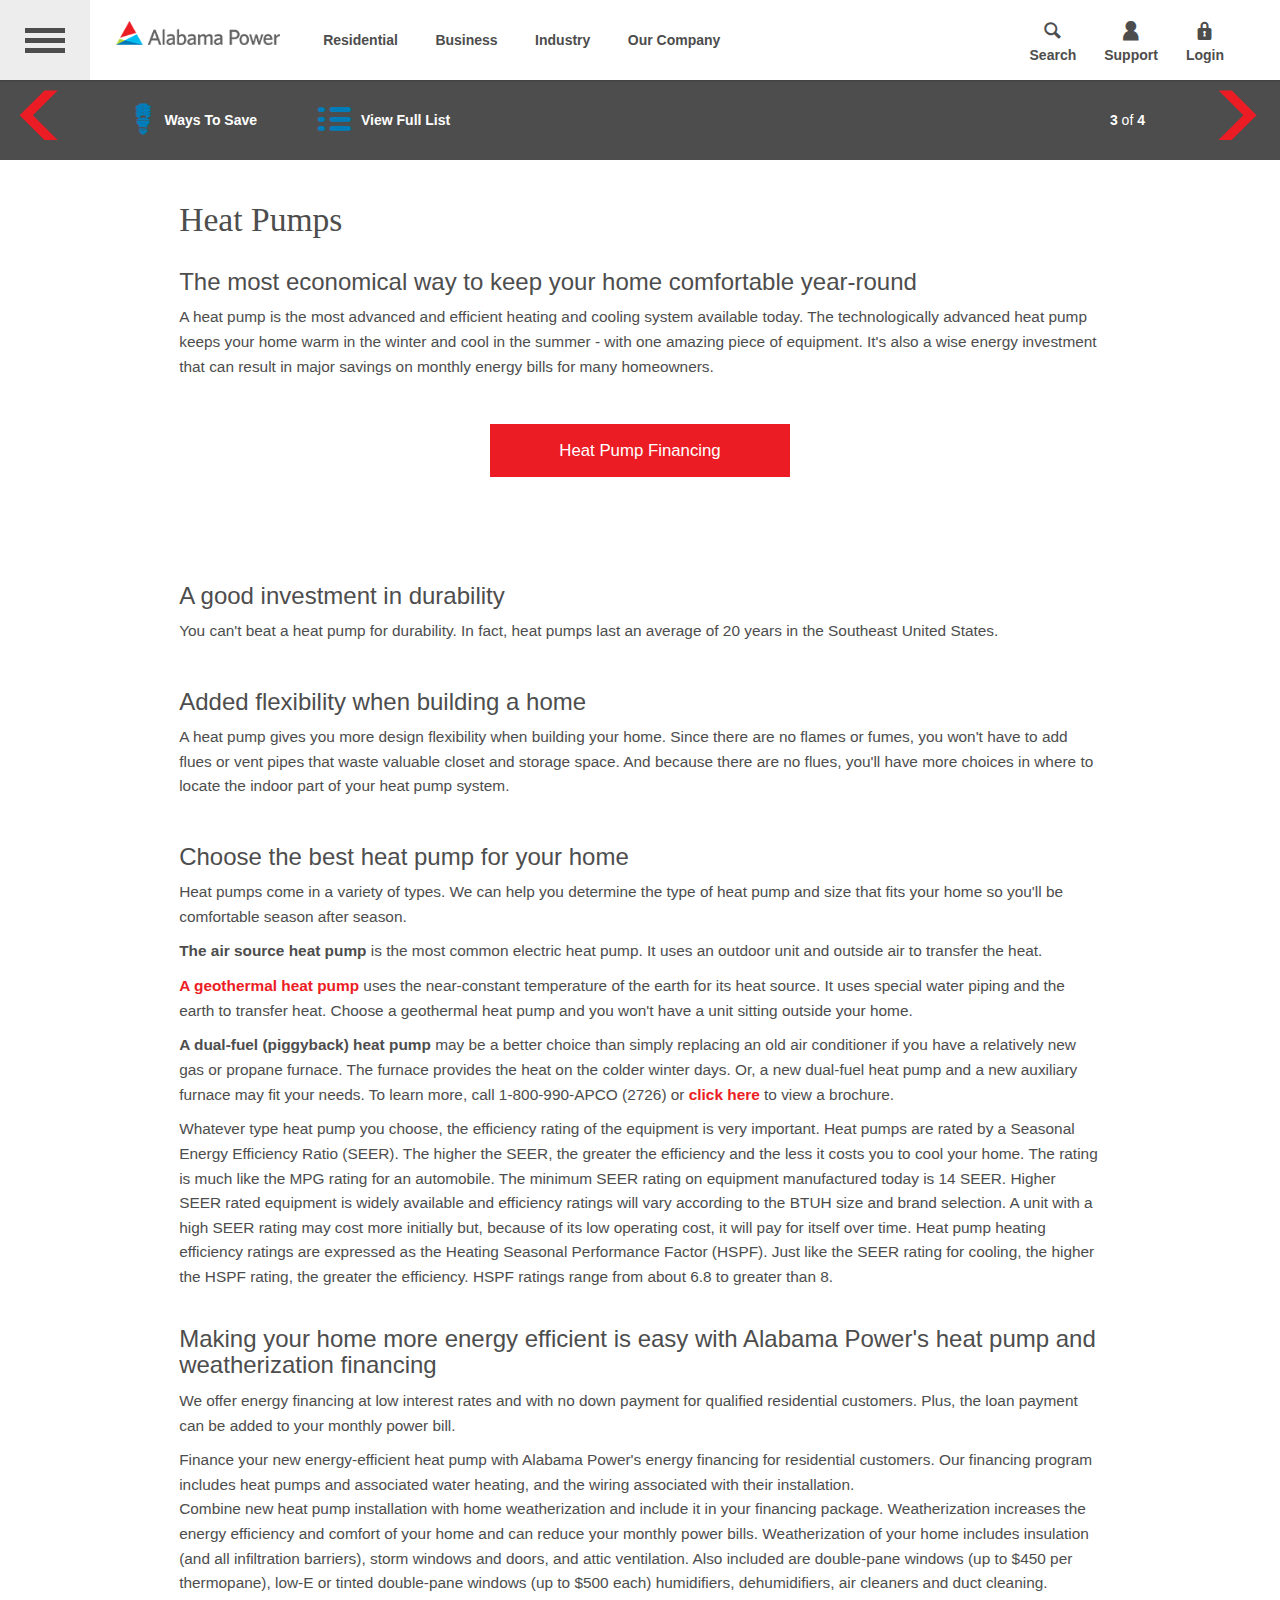
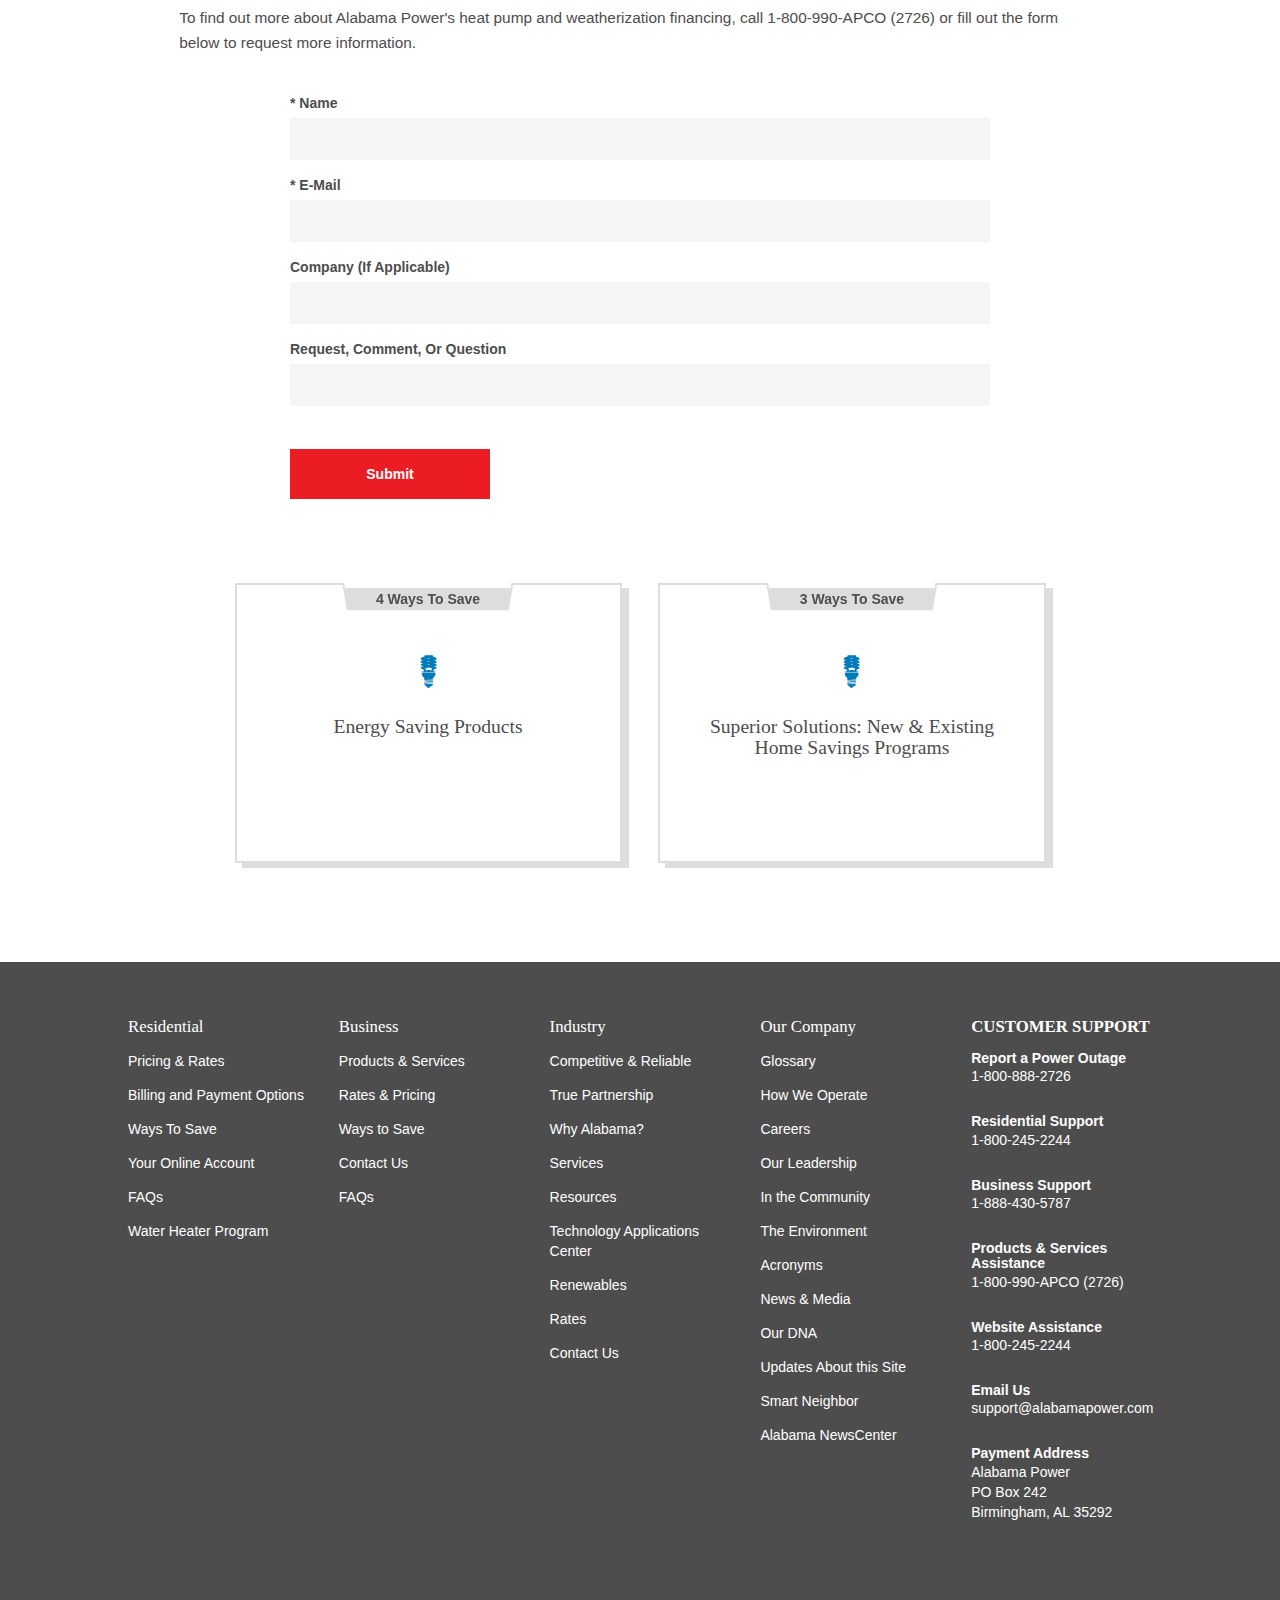
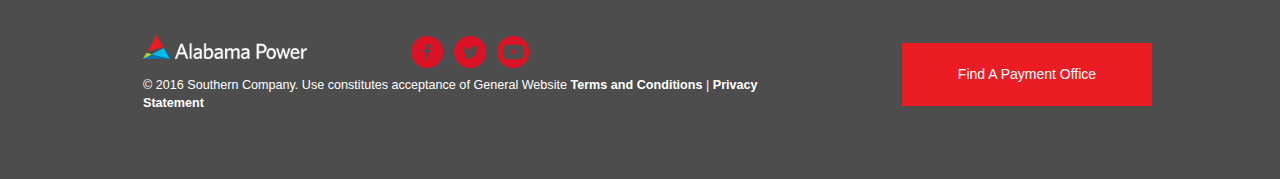
==== www.alabamapower.com/residential/ways-to-save/energy-saving-products/economical-heat-pumps.html @ fc2df1a8 "Update economical-heat-pumps.html" ====
<!DOCTYPE HTML>
<html lang="en">









<!-- Mirrored from www.alabamapower.com/residential/ways-to-save/energy-saving-products/economical-heat-pumps.html by HTTrack Website Copier/3.x [XR&CO'2014], Mon, 03 Jul 2017 15:46:57 GMT -->
<!-- Added by HTTrack --><meta http-equiv="content-type" content="text/html;charset=UTF-8" /><!-- /Added by HTTrack -->
<head>
    <meta charset="UTF-8">
    <meta http-equiv="X-UA-Compatible" content="IE=edge">
    <meta name="viewport" content="width=device-width, initial-scale=1" />

        <link rel="icon" href="../../../etc/designs/alabama/clientlibs/alabama-general-clientlibs/img/favicon.png" type="image/x-icon">
        <link rel="shortcut icon" href="../../../etc/designs/alabama/clientlibs/alabama-general-clientlibs/img/favicon.png" type="image/x-icon">


    <script src="../../../../use.typekit.net/snp1xqv.js"></script>
    <script>try{Typekit.load({ async: true });}catch(e){}</script>




<!-- APPIAN HEAD -->
<script src="https://alpwr.appiancloud.com/suite/tempo/ui/sail-client/embeddedBootstrap.nocache.js" id="appianEmbedded" data-themeidentifier="alpwr"></script>


	<script src="../../../../assets.adobedtm.com/b529c88e7e7aec8dcab31cf2026351aad2e6ab08/satelliteLib-963d39b3972140ae2d26592f0826c21fb7bbf9d9.js"></script>

<meta name="blitz" content="mu-38cac5b8-d91ba928-da4a2b06-b40a9df5">
<meta name="google-site-verification" content="5-R07JPV5tBxsGaWGPtr7CyaUVoJW5f7TVZI04t5I6U" />

<!-- Hotjar Tracking Code for http://alabamapower.com -->
<script>
    (function(h,o,t,j,a,r){
        h.hj=h.hj||function(){(h.hj.q=h.hj.q||[]).push(arguments)};
        h._hjSettings={hjid:485648,hjsv:5};
        a=o.getElementsByTagName('head')[0];
        r=o.createElement('script');r.async=1;
        r.src=t+h._hjSettings.hjid+j+h._hjSettings.hjsv;
        a.appendChild(r);
    })(window,document,'//static.hotjar.com/c/hotjar-','.js?sv=');
</script>





    <title>Economical Heat Pumps | Alabama Power</title>
    <meta name="description" content="A heat pump is the most advanced and efficient heating and cooling system available today.">









<meta property="og:title" content="Economical Heat Pumps" />
<meta property="twitter:title" content="Economical Heat Pumps" />

<meta property="og:description" content="" />
<meta property="twitter:description" content="" />


<meta property="og:url" content="http://www.alabamapower.com/residential/ways-to-save/energy-saving-products/economical-heat-pumps.html" />


<meta property="twitter:card" content="summary" />























    <link rel="stylesheet" href="../../../etc/designs/alabama/clientlibs/alabama-general-clientlibs.css" type="text/css">





</head>





<body id="page">








    <div class="apc_container">





<!-- TODO: Add Google Tag Manager Code-->





<div class="iheader parsys iparsys"><div class="section"><div class="new"></div>
</div><div class="iparys_inherited"><div class="iheader parsys iparsys"><div class="header section"><header class="site-header" id="apcheader">
  <div class="skip-nav">
    <a href="#content">Skip to content.</a>
  </div>
  <div class="hamburger js-hamburger">
    <a href="#" class="hamburger--icon"></a>
  </div>
  <div class="site_logo">
    <a target="_self" href="https://www.alabamapower.com/">


          <!-- <img src="../../../content/apc/alabama/_jcr_content/iheader/apcheader/logoimage.img.full.high.png/1485443436511.png" alt="Alabama Power"/> -->
          <img src="1485443436511.png" alt="Alabama Power"/>



    </a>
  </div>
  <ul class="header_nav">
    <li>
      <a href="https://www.alabamapower.com/residential.html" target="_self">Residential </a>
    </li>

    <li>
      <a href="https://www.alabamapower.com/business.html" target="_self">Business</a>
    </li>

    <li>
      <a href="https://www.alabamapower.com/industry.html" target="_self">Industry</a>
    </li>

    <li>
      <a href="https://www.alabamapower.com/our-company.html" target="_self">Our Company</a>
    </li>
  </ul>
  <div class="header_sitemeta">
    <a href="#" class="header-sitemeta-button search">
      <span class="header-center icon-search"></span>
      <div class="header-icon_label">search</div>
    </a>
    <a href="https://customerservice2.southerncompany.com/CustService/Overview?mnuOpco=APC" target="_self" class="header-sitemeta-button support">
      <span class="icon-customersupport"></span>
      <span class="header-icon_label">Support</span>
    </a>
    <a href="https://customerservice2.southerncompany.com/Login?mnuOpco=APC" target="_self" class="header-sitemeta-button login">
      <span class="icon-securelogin"></span>
      <div class="header-icon_label">login</div>
    </a>
  </div>
</header>
<div class="hamburger-blackout"></div>
<div class="hamburger-popup">
  <div class="hamburger-top-links-container col-md-4">
    <ul class="hamburger-top-links">
  	<li><a href="https://customerservice2.southerncompany.com/Outages/Overview?mnuOpco=APC" target="_self">Report an Outage</a></li>

  	<li><a href="https://apcshorelines.com/" target="_self">Lake Conditions</a></li>

  	<li><a href="https://customerservice2.southerncompany.com/Billing/PayBill/Access?mnuOpco=APC" target="_self">Pay My Bill</a></li>

  	<li><a href="https://customerservice.southerncompany.com/ElectricService.aspx?Source=EVO&amp;rhp=lm_turn_on_off_power&amp;mnuOpco=apc" target="_self">Turn On/Off Power</a></li>

  	<li><a href="https://customerservice2.southerncompany.com/Billing/PaymentOptions?mnuOpco=APC" target="_self">Payment Options</a></li>

  	<li><a href="https://customerservice.southerncompany.com/BillingPrograms.aspx?mnuOpco=apc" target="_self">Billing Options</a></li>

  	<li><a href="https://customerservice2.southerncompany.com/Login?mnuOpco=APC" target="_self">Online Services</a></li>
  </ul>

  <div class="header-search-social">
    <form action="https://www.alabamapower.com/search.html" method="GET">
      <h3><label for="social-site-search">I&#39;m Looking For...</label></h3>
      <div class="search_inputctn">
        <input type="text" name="q" id="social-site-search" placeholder="Search">
        <a href="#" class="form-submit icon-search"></a>
      </div>
    </form>
    <div class="contact"><a href="https://customerservice2.southerncompany.com/CustService/Overview?mnuOpco=APC" target="_self">Contact Us</a></div>
    <ul class="social-links">
      <li class="social-link">
        <a href="https://www.facebook.com/AlabamaPower" target="_blank">
          <img src="../../../content/dam/alabamapower/Social%20Icons/icon-facebook.png" alt="Facebook" title="Facebook">
        </a>
      </li>

      <li class="social-link">
        <a href="https://twitter.com/alabamapower" target="_blank">
          <img src="../../../content/dam/alabamapower/Social%20Icons/icon-twitter.png" alt="Twitter" title="Twitter">
        </a>
      </li>

      <li class="social-link">
        <a href="https://www.youtube.com/user/alabamapowerco" target="_blank">
          <img src="../../../content/dam/alabamapower/Social%20Icons/icon-youtube.png" alt="YouTube" title="YouTube">
        </a>
      </li>
    </ul>
  </div>
  </div>
  <div class="hamburger-site-links col-md-8">
    <section class="col-md-6">
      <h3><a href="https://www.alabamapower.com/residential.html" target="_self">Residential</a></h3>
      <ul>
        <li><a href="https://www.alabamapower.com/residential/residential-pricing-and-rates.html">Rates &amp; Pricing</a></li>

        <li><a href="https://www.alabamapower.com/residential/billing-and-payment-options.html">Billing &amp; Payment Options</a></li>

        <li><a href="https://www.alabamapower.com/residential/ways-to-save.html">Ways to Save</a></li>
      </ul>
    </section>
    <section class="col-md-6">
      <h3><a href="https://www.alabamapower.com/business.html" target="_self">Business</a></h3>
      <ul>
        <li><a href="https://www.alabamapower.com/business/services-by-industry.html">Services by Industry</a></li>

        <li><a href="https://www.alabamapower.com/business/rates-and-pricing.html">Rates &amp; Pricing</a></li>

        <li><a href="https://www.alabamapower.com/business/products-services.html">Products &amp; Services</a></li>

        <li><a href="https://www.alabamapower.com/business/ways-to-save.html">Ways to Save</a></li>
      </ul>
    </section>
    <section class="col-md-6">
      <h3><a href="https://www.alabamapower.com/industry.html" target="_self">Industry</a></h3>
      <ul>
        <li><a href="https://www.alabamapower.com/industry/why-alabama/economic-development.html">Economic Development and Incentives</a></li>

        <li><a href="https://www.alabamapower.com/industry/technology-applications-center.html">Technology Applications Center</a></li>

        <li><a href="https://www.alabamapower.com/industry/services/power-quality.html">Power Quality Services</a></li>
      </ul>
    </section>
    <section class="col-md-6">
      <h3><a href="https://www.alabamapower.com/our-company.html" target="_self">Our Company</a></h3>
      <ul>
        <li><a href="https://www.alabamapower.com/our-company/how-we-operate.html" target="_self">How We Operate</a></li>

        <li><a href="https://www.alabamapower.com/our-company/careers.html" target="_self">Careers</a></li>

        <li><a href="https://www.alabamapower.com/our-company/our-leadership.html">Our Leadership</a></li>

        <li><a href="https://www.alabamapower.com/our-company/in-the-community.html">In the Community</a></li>

        <li><a href="https://www.alabamapower.com/our-company/the-environment.html">The Environment</a></li>

        <li><a href="https://www.alabamapower.com/our-company/news-and-media.html">News &amp; Media</a></li>

        <li><a href="http://alabamanewscenter.com/">NewsCenter</a></li>
      </ul>
    </section>
  </div>
  <div class="hamburger-bottom-links-container">
    <div class="header-search-social">
      <form action="https://www.alabamapower.com/search.html" method="GET">
        <h3><label for="social-site-search">I&#39;m Looking For...</label></h3>
        <div class="search_inputctn">
          <input type="text" name="q" id="social-site-search" placeholder="Search">
          <a href="#" class="form-submit icon-search"></a>
        </div>
      </form>
      <div class="contact"><a href="https://customerservice2.southerncompany.com/CustService/Overview?mnuOpco=APC">Contact Us</a></div>
      <ul class="social-links">
        <li class="facebook"><a></a></li>
        <li class="twitter"><a></a></li>
        <li class="youtube"><a></a></li>
      </ul>
    </div>
  </div>
</div>
<div class="header-popup search-popup">
  <form action="https://www.alabamapower.com/search.html" method="GET">
    <h3><label for="main-site-search">I&#39;m Looking For...</label></h3>
    <div class="search_inputctn">
      <input type="text" name="q" id="main-site-search" placeholder="Search">
      <a href="#" class="form-submit icon-search"></a>
    </div>
  </form>
  <a href="#" class="close-button icon-x"></a>
</div>
</div>
</div>
</div>
</div>





<section>




<div id="content">
    <div class="articleparsys parsys"><div class="articlenavcomp section">

<div id="bha-f5481f2a-9df3-4ddf-a7dd-891d3478c3e1-articleparsys-articlenav">



        <div class="article_list_nav--container">
            <div class="sticky-nav article_list_nav article_list_nav__article affix-top">
                <div class="article_list_nav--inner_container">
                    <div class="article_list_nav--left_items">

                            <a href="https://www.alabamapower.com/residential/ways-to-save.html" class="article_list_nav--item article_list_nav--item__collection">
                                <span class="icon-ways-to-save"></span>Ways To Save
                            </a>


                            <a href="https://www.alabamapower.com/residential/ways-to-save/energy-saving-products.html" class="article_list_nav--item article_list_nav--item__landing">
                                <span class="icon-list"></span>View Full List
                            </a>

                    </div>

                        <div class="article_list_nav--right_items">
                            <div class="article_list_nav--item article_list_nav--item__counts">
                                <span class="article_list_nav--count">3</span>
                                of
                                <span class="article_list_nav--count">4</span>
                            </div>
                        </div>

                </div>

                    <div class="article_list_nav--nav_arrow article_list_nav--nav_arrow__left">
                        <a href="http://www.alabamapower.com/residential/water-heater-program.html"><span class="icon-leftarrow" title="Previous article"></span></a>
                    </div>


                    <div class="article_list_nav--nav_arrow article_list_nav--nav_arrow__right">
                        <a href="geothermal-heat-pump-savings.html"><span class="icon-rightarrow" title="Next article"></span></a>
                    </div>

            </div>
        </div>



</div>
</div>

</div>

    <div class="article">
        <div class="parsys content"><div class="textcomp section">
<h1>Heat Pumps</h1>

<br />

<h3>The most economical way to keep your home comfortable year-round</h3>

<p>A heat pump is the most advanced and efficient heating and cooling system available today. The technologically advanced heat pump keeps your home warm in the winter and cool in the summer - with one amazing piece of equipment. It's also a wise energy investment that can result in major savings on monthly energy bills for many homeowners.</p>

<p> </p>


</div>
<div class="buttonscomp section">

<div id="bha-f5481f2a-9df3-4ddf-a7dd-891d3478c3e1-content-buttons">

    <div class="buttonlist buttonlist_button">

        <ul class="buttonlist__list list-unstyled">
            <li>
                <!-- <a href="https://apcfinancing.alabamapower.com/Customer/FinancingApplication.aspx" target="_blank" class="buttonlist__link ">Heat Pump Financing</a> -->
                <a href="javascript:showForm()" target="_blank" class="buttonlist__link ">Heat Pump Financing</a>
            </li>
        </ul>
    </div>

</div>
</div>

<div id="appianContainer">
  <!-- <appian-action processModelUuid="0002df17-2239-8000-f92f-7f0000014e7a"></appian-action> -->
</div>

<script>
  $("#appianContainer").hide();

  function showForm() {
    $('<appian-action />').attr("id", "appianChart").attr("processModelUuid", "0002df19-bbf7-8000-f92f-7f0000014e7a").appendTo("#appianContainer");
    $("#appianContainer").show();
  }
</script>

<div class="videoscomp section">

<div id="bha-f5481f2a-9df3-4ddf-a7dd-891d3478c3e1-content-video">

    <div class="video video--featured">



        <!-- <a href="https://www.youtube.com/embed/F-XoJX7PuWg?rel=0" class="video--link"> -->



<script type="text/javascript" src="../../../etc/clientlibs/granite/jquery.js"></script>
<script type="text/javascript" src="../../../etc/clientlibs/granite/utils.js"></script>
<script type="text/javascript" src="../../../etc/clientlibs/granite/jquery/granite.js"></script>
<script type="text/javascript" src="../../../etc/clientlibs/foundation/jquery.js"></script>
<script type="text/javascript" src="../../../libs/foundation/components/adaptiveimage/clientlibs.js"></script>





    <!-- <div data-picture data-alt=""> -->


    <div data-src="/content/dam/alabamapower/Videos/apc-heat-pump.jpg.img.320.low.jpg/1468874790625.jpg" data-media="(min-width: 1px)"></div>
    <div data-src="/content/dam/alabamapower/Videos/apc-heat-pump.jpg.img.320.medium.jpg/1468874790625.jpg" data-media="(min-width: 320px)"></div>
    <div data-src="/content/dam/alabamapower/Videos/apc-heat-pump.jpg.img.480.medium.jpg/1468874790625.jpg" data-media="(min-width: 321px)"></div>
    <div data-src="/content/dam/alabamapower/Videos/apc-heat-pump.jpg.img.476.high.jpg/1468874790625.jpg" data-media="(min-width: 481px)"></div>
    <div data-src="/content/dam/alabamapower/Videos/apc-heat-pump.jpg.img.620.high.jpg/1468874790625.jpg" data-media="(min-width: 769px)"></div>
    <div data-src="/content/dam/alabamapower/Videos/apc-heat-pump.jpg" data-media="(min-width: 1025px)"></div>
    <noscript>
      <img src="../../../content/dam/alabamapower/Videos/apc-heat-pump.jpg.img.320.low.jpg/1468874790625.jpg">
    </noscript>
  </div>

        </a>
        <!-- <div class="video--text">

            <h3 class="video--title">APC Heat Pump</h3>

        </div> -->
    </div>

</div>
</div>

<br><br>
<div class="textcomp section">
<h3>A good investment in durability</h3>

<p>You can't beat a heat pump for durability. In fact, heat pumps last an average of 20 years in the Southeast United States.</p>

<p> </p>

<h3>Added flexibility when building a home</h3>

<p>A heat pump gives you more design flexibility when building your home. Since there are no flames or fumes, you won't have to add flues or vent pipes that waste valuable closet and storage space. And because there are no flues, you'll have more choices in where to locate the indoor part of your heat pump system.</p>

<p> </p>

<h3>Choose the best heat pump for your home</h3>

<p>Heat pumps come in a variety of types. We can help you determine the type of heat pump and size that fits your home so you'll be comfortable season after season.</p>

<p><b>The air source heat pump</b> is the most common electric heat pump. It uses an outdoor unit and outside air to transfer the heat.</p>

<p><b><a adhocenable="false" href="geothermal-heat-pump-savings.html">A geothermal heat pump</a></b> uses the near-constant temperature of the earth for its heat source. It uses special water piping and the earth to transfer heat. Choose a geothermal heat pump and you won't have a unit sitting outside your home.</p>


<p><b>A dual-fuel (piggyback) heat pump</b> may be a better choice than simply replacing an old air conditioner if you have a relatively new gas or propane furnace. The furnace provides the heat on the colder winter days. Or, a new dual-fuel heat pump and a new auxiliary furnace may fit your needs. To learn more, call 1-800-990-APCO (2726) or <a adhocenable="false" href="https://www.alabamapower.com/content/dam/alabamapower/Residential/Ways to Save/Energy Saving Products/dual-fuel-heat-pump-brochure.pdf" target="_blank">click here</a> to view a brochure.</p>

<p>Whatever type heat pump you choose, the efficiency rating of the equipment is very important. Heat pumps are rated by a Seasonal Energy Efficiency Ratio (SEER). The higher the SEER, the greater the efficiency and the less it costs you to cool your home. The rating is much like the MPG rating for an automobile. The minimum SEER rating on equipment manufactured today is 14 SEER. Higher SEER rated equipment is widely available and efficiency ratings will vary according to the BTUH size and brand selection. A unit with a high SEER rating may cost more initially but, because of its low operating cost, it will pay for itself over time. Heat pump heating efficiency ratings are expressed as the Heating Seasonal Performance Factor (HSPF). Just like the SEER rating for cooling, the higher the HSPF rating, the greater the efficiency. HSPF ratings range from about 6.8 to greater than 8.</p>

<h3><br />
Making your home more energy efficient is easy with Alabama Power's heat pump and weatherization financing</h3>

<p>We offer energy financing at low interest rates and with no down payment for qualified residential customers. Plus, the loan payment can be added to your monthly power bill.</p>

<p>Finance your new energy-efficient heat pump with Alabama Power's energy financing for residential customers. Our financing program includes heat pumps and associated water heating, and the wiring associated with their installation.<br />
Combine new heat pump installation with home weatherization and include it in your financing package. Weatherization increases the energy efficiency and comfort of your home and can reduce your monthly power bills. Weatherization of your home includes insulation (and all infiltration barriers), storm windows and doors, and attic ventilation. Also included are double-pane windows (up to $450 per thermopane), low-E or tinted double-pane windows (up to $500 each) humidifiers, dehumidifiers, air cleaners and duct cleaning.</p>

<p>To find out more about Alabama Power's heat pump and weatherization financing, call 1-800-990-APCO (2726) or fill out the form below to request more information.</p>


</div>
<div class="formcomp section">

<div id="bha-f5481f2a-9df3-4ddf-a7dd-891d3478c3e1-content-formcontainer">
    <div class="form--ctn article">
        <div class="form">

            <form role="form" action="https://www.alabamapower.com/bin/soco/emailformhandler" class="apcForm " novalidate="novalidate">

                <div class="inputfieldcomp section">

<div class="form-group">
    <label for="Name"><span class="required">*</span> Name</label>
    <input type="text" required class="form-control" name="Name" id="Name"/>


</div></div>
<div class="inputfieldcomp section">

<div class="form-group">
    <label for="E-Mail"><span class="required">*</span> E-Mail</label>
    <input type="email" required class="form-control" name="fromAddress" id="E-Mail"/>


</div></div>
<div class="inputfieldcomp section">

<div class="form-group">
    <label for="Company (if applicable)"><span></span> Company (if applicable)</label>


    <input type="text" class="form-control" name="companyName" id="Company (if applicable)"/>
</div></div>
<div class="inputfieldcomp section">

<div class="form-group">
    <label for="Request, Comment, or Question"><span></span> Request, Comment, or Question</label>


    <input type="text" class="form-control" name="Question" id="Request, Comment, or Question"/>
</div></div>



                <div class="form--submitctn">
                    <button type="submit" class="btn btn-submit">Submit</button>
                </div>
                <!-- hidden -->
                <input type="hidden" name="thankYouPage" value="/content/apc/alabama/forms/form-thank-you.html"/>
                <input type="hidden" name="recipients" value="APCWebforms@southernco.com,productssolutions@alabamapower.com"/>
                <input type="hidden" name="template" value="/content/dam/alabamapower/Email Templates/email-template-economical-heat-pumps.txt"/>
                <input type="hidden" name="errorPage" value="/content/apc/alabama/forms/form-error.html"/>
                <input type="hidden" name="subjectLine" value="Heat Pump/Weatherization Financing"/>


            </form>
        </div>
    </div>
</div>
</div>
<div class="articlelandingcollcomp section">

<div id="bha-f5481f2a-9df3-4ddf-a7dd-891d3478c3e1-content-articlelandingcollec">


    <div class="card-collection">
        <article class="card">
            <a title="Energy Saving Products" href="https://www.alabamapower.com/residential/ways-to-save/energy-saving-products.html">
                <div class="card--inside">
                    <h1 class="card--title">Energy Saving Products</h1>
                    <span class="icon-ways-to-save"></span>
                    <div class="card--cutout"></div>
                    <div class="card--cutout-text">4 Ways to Save</div>
                </div>
            </a>
        </article><article class="card">
            <a title="Superior Solutions: New &amp; Existing Home Savings Programs" href="https://www.alabamapower.com/residential/ways-to-save/new-and-existing-home-savings.html">
                <div class="card--inside">
                    <h1 class="card--title">Superior Solutions: New &amp; Existing Home Savings Programs</h1>
                    <span class="icon-ways-to-save"></span>
                    <div class="card--cutout"></div>
                    <div class="card--cutout-text">3 Ways to Save</div>
                </div>
            </a>
        </article>
    </div>


</div>
</div>

</div>

    </div>
</div>
    <div class="clear"></div>
</section>





<div class="parsys ifooter iparsys"><div class="section"><div class="new"></div>
</div><div class="iparys_inherited"><div class="parsys ifooter iparsys"><div class="footer section">
<footer id="apcfooter">
    <div class="row link-sections">
        <section class="col-md-fivecol desktop">
            <div><div class="linkedlist section">

<div id="bha-32b80b0b-3600-4369-95f5-d2c66bc01ba3-ifooter-apcfooter-colOne-linkedlist">

    <h2>
        <a href="https://www.alabamapower.com/residential.html">
            Residential
        </a>

    </h2>
    <ul>

             <li>
                 <a href="https://www.alabamapower.com/residential/residential-pricing-and-rates.html">
                 Pricing &amp; Rates
                </a>
             </li>

             <li>
                 <a href="https://www.alabamapower.com/residential/billing-and-payment-options.html">
                 Billing and Payment Options
                </a>
             </li>

             <li>
                 <a href="https://www.alabamapower.com/residential/ways-to-save.html">
                 Ways To Save
                </a>
             </li>

             <li>
                 <a href="https://www.alabamapower.com/residential/your-online-account.html">
                 Your Online Account
                </a>
             </li>

             <li>
                 <a href="https://www.alabamapower.com/residential/residential-faq.html">
                 FAQs
                </a>
             </li>

             <li>
                 <a href="https://www.alabamapower.com/residential/water-heater-program.html">
                 Water Heater Program
                </a>
             </li>


    </ul>

</div>
</div>

</div>
        </section>
        <section class="col-md-fivecol desktop">
            <div><div class="linkedlist section">

<div id="bha-32b80b0b-3600-4369-95f5-d2c66bc01ba3-ifooter-apcfooter-colTwo-linkedlist">

    <h2>
        <a href="https://www.alabamapower.com/business.html">
            Business
        </a>

    </h2>
    <ul>

             <li>
                 <a href="https://www.alabamapower.com/business/products-services.html">
                 Products &amp; Services
                </a>
             </li>

             <li>
                 <a href="https://www.alabamapower.com/business/rates-and-pricing.html">
                 Rates &amp; Pricing
                </a>
             </li>

             <li>
                 <a href="https://www.alabamapower.com/business/ways-to-save.html">
                 Ways to Save
                </a>
             </li>

             <li>
                 <a href="https://www.alabamapower.com/business/contact-us.html">
                 Contact Us
                </a>
             </li>

             <li>
                 <a href="https://www.alabamapower.com/business/faqs.html">
                 FAQs
                </a>
             </li>


    </ul>

</div>
</div>

</div>
        </section>
        <section class="col-md-fivecol desktop">
            <div><div class="linkedlist section">

<div id="bha-32b80b0b-3600-4369-95f5-d2c66bc01ba3-ifooter-apcfooter-colThree-linkedlist">

    <h2>
        <a href="https://www.alabamapower.com/industry.html">
            Industry
        </a>

    </h2>
    <ul>

             <li>
                 <a href="https://www.alabamapower.com/industry/competitive-and-reliable.html">
                 Competitive &amp; Reliable
                </a>
             </li>

             <li>
                 <a href="https://www.alabamapower.com/industry/true-partnership.html">
                 True Partnership
                </a>
             </li>

             <li>
                 <a href="https://www.alabamapower.com/industry/why-alabama.html">
                 Why Alabama?
                </a>
             </li>

             <li>
                 <a href="https://www.alabamapower.com/industry/services.html">
                 Services
                </a>
             </li>

             <li>
                 <a href="https://www.alabamapower.com/industry/resources.html">
                 Resources
                </a>
             </li>

             <li>
                 <a href="https://www.alabamapower.com/industry/technology-applications-center.html">
                 Technology Applications Center
                </a>
             </li>

             <li>
                 <a href="https://www.alabamapower.com/industry/renewables.html">
                 Renewables
                </a>
             </li>

             <li>
                 <a href="https://www.alabamapower.com/industry/rates.html">
                 Rates
                </a>
             </li>

             <li>
                 <a href="https://www.alabamapower.com/industry/contact-us.html">
                 Contact Us
                </a>
             </li>


    </ul>

</div>
</div>

</div>
        </section>
        <section class="col-md-fivecol desktop">
            <div><div class="linkedlist section">

<div id="bha-32b80b0b-3600-4369-95f5-d2c66bc01ba3-ifooter-apcfooter-colFour-linkedlist">

    <h2>
        <a href="https://www.alabamapower.com/our-company.html">
            Our Company
        </a>

    </h2>
    <ul>

             <li>
                 <a href="https://www.alabamapower.com/our-company/glossary.html">
                 Glossary
                </a>
             </li>

             <li>
                 <a href="https://www.alabamapower.com/our-company/how-we-operate.html">
                 How We Operate
                </a>
             </li>

             <li>
                 <a href="https://www.alabamapower.com/our-company/careers.html">
                 Careers
                </a>
             </li>

             <li>
                 <a href="https://www.alabamapower.com/our-company/our-leadership.html">
                 Our Leadership
                </a>
             </li>

             <li>
                 <a href="https://www.alabamapower.com/our-company/in-the-community.html">
                 In the Community
                </a>
             </li>

             <li>
                 <a href="https://www.alabamapower.com/our-company/the-environment.html">
                 The Environment
                </a>
             </li>

             <li>
                 <a href="https://www.alabamapower.com/our-company/acronyms.html">
                 Acronyms
                </a>
             </li>

             <li>
                 <a href="https://www.alabamapower.com/our-company/news-and-media.html">
                 News &amp; Media
                </a>
             </li>

             <li>
                 <a href="https://www.alabamapower.com/our-company/our-dna.html">
                 Our DNA
                </a>
             </li>

             <li>
                 <a href="https://www.alabamapower.com/our-company/updates-about-this-site.html">
                 Updates About this Site
                </a>
             </li>


            <li><a href="https://www.smartneighbor.com/" target="_self">Smart Neighbor</a></li>

            <li><a href="http://alabamanewscenter.com/" target="_self">Alabama NewsCenter</a></li>

    </ul>

</div>
</div>

</div>
        </section>
        <section class="col-md-fivecol">
            <div><div class="textcomp section">
<h2><b>CUSTOMER SUPPORT</b></h2>


</div>
<div class="textcomp section">
<div class="contact"><h3>Report a Power Outage</h3>
<div>1-800-888-2726</div>
</div>

<div class="contact"><h3>Residential Support</h3>
<div>1-800-245-2244</div>
</div>

<div class="contact"><h3>Business Support</h3>
<div>1-888-430-5787</div>
</div>

<div class="contact"><h3>Products &amp; Services Assistance</h3>
<div>1-800-990-APCO (2726)</div>
</div>

<div class="contact"><h3>Website Assistance</h3>
<div>1-800-245-2244</div>
</div>

<div class="contact"><h3>Email Us</h3>
<div><a href="mailto:support@alabamapower.com">support@alabamapower.com</a></div>
</div>

<div class="contact"><h3>Payment Address</h3>
<div><div>Alabama Power</div>
<div>PO Box 242</div>
<div>Birmingham, AL 35292</div>
<div> </div>
</div>
</div>


</div>

</div>
        </section>
    </div>
    <div class="row end-matter">
        <div class="col-md-4 bottom-button-container">
            <div class="buttonscomp section">

<div id="bha-32b80b0b-3600-4369-95f5-d2c66bc01ba3-ifooter-apcfooter-rightBotPar-buttons">

    <div class="buttonlist buttonlist_button">

        <ul class="buttonlist__list list-unstyled">
            <li>
                <a href="https://customerservice2.southerncompany.com/CustService/FindAnOffice?mnuOpco=APC" target="_self" class="buttonlist__link ">Find a Payment Office</a>
            </li>
        </ul>
    </div>

</div>
</div>


        </div>
        <div class="col-md-8">
            <div class="site_logo">
              <img src="../../../content/apc/alabama/_jcr_content/ifooter/apcfooter/logoimage.img.png/1488383830841.png" alt="logo-apc-white" title="logo-apc-white"/>
            </div>
            <ul class="social-links">
                <li class="social-link">
                  <a href="https://www.facebook.com/AlabamaPower" target="_blank">
                        <img src="../../../content/dam/alabamapower/Social%20Icons/icon-facebook.png" alt="Facebook" title="Facebook">
                    </a>
                </li>

                <li class="social-link">
                  <a href="https://twitter.com/alabamapower" target="_blank">
                        <img src="../../../content/dam/alabamapower/Social%20Icons/icon-twitter.png" alt="Twitter" title="Twitter">
                    </a>
                </li>

                <li class="social-link">
                  <a href="https://www.youtube.com/user/alabamapowerco" target="_blank">
                        <img src="../../../content/dam/alabamapower/Social%20Icons/icon-youtube.png" alt="YouTube" title="YouTube">
                    </a>
                </li>
            </ul>
            <div class="legal">

<p>© 2016 Southern Company. Use constitutes acceptance of General Website <a href="http://www.southerncompany.com/terms-and-conditions.html" target="_blank">Terms and Conditions</a> | <a href="http://www.southerncompany.com/privacy-statement.html" target="_blank">Privacy Statement</a></p>



            </div>
        </div>
    </div>
</footer>
</div>
</div>
</div>
</div>







    <script type="text/javascript" src="../../../etc/designs/alabama/clientlibs/alabama-general-clientlibs.js"></script>



    </div>







	    <script type="text/javascript">_satellite.pageBottom();</script>





</body>


<!-- Mirrored from www.alabamapower.com/residential/ways-to-save/energy-saving-products/economical-heat-pumps.html by HTTrack Website Copier/3.x [XR&CO'2014], Mon, 03 Jul 2017 15:47:02 GMT -->
</html>
---- www.alabamapower.com/etc/designs/alabama/clientlibs/alabama-general-clientlibs.css ----
@font-face{font-family:'apc-icons';src:url("alabama-general-clientlibs/css/fonts/apc-icons469f.eot?lbrnrw");src:url("alabama-general-clientlibs/css/fonts/apc-icons469f.eot?lbrnrw#iefix") format("embedded-opentype"),url("alabama-general-clientlibs/css/fonts/apc-icons469f.ttf?lbrnrw") format("truetype"),url("alabama-general-clientlibs/css/fonts/apc-icons469f.woff?lbrnrw") format("woff"),url("alabama-general-clientlibs/css/fonts/apc-icons469f.svg?lbrnrw#apc-icons") format("svg");font-weight:normal;font-style:normal}[class^="icon-"],[class*=" icon-"]{font-family:'apc-icons' !important;speak:none;font-style:normal;font-weight:normal;font-variant:normal;text-transform:none;line-height:1;-webkit-font-smoothing:antialiased;-moz-osx-font-smoothing:grayscale}[class^="icon-"]:before,[class*=" icon-"]:before{content:""}.icon-alabama:before{content:"\e900"}.icon-article:before{content:"\e92c"}.icon-awards:before{content:"\e901"}.icon-biomass:before{content:"\e902"}.icon-call:before{content:"\e903"}.icon-careercenter:before{content:"\e904"}.icon-careers:before{content:"\e905"}.icon-check:before{content:"\e906"}.icon-coal:before{content:""}.icon-customersupport:before{content:"\e92d"}.icon-dropdown:before{content:"\e908"}.icon-energydirect:before{content:"\e909"}.icon-energyefficient:before{content:"\e90a"}.icon-energyevaluation:before{content:"\e90b"}.icon-energyglossary:before{content:"\e90c"}.icon-facebook:before{content:"\e90d"}.icon-faqs:before{content:"\e90e"}.icon-gas:before{content:""}.icon-generatingplants:before{content:"\e910"}.icon-hydro:before{content:""}.icon-leadership:before{content:"\e912"}.icon-leftarrow:before{content:"\e913"}.icon-list:before{content:"\e914"}.icon-location:before{content:""}.icon-minus:before{content:"\e916"}.icon-newsandmedia:before{content:"\e917"}.icon-nuclear:before{content:""}.icon-paperlessbilling:before{content:"\e919"}.icon-pdf:before{content:""}.icon-play:before{content:""}.icon-plus:before{content:"\e91a"}.icon-programcredits:before{content:"\e91b"}.icon-rates:before{content:"\e91c"}.icon-researchanddevelopment:before{content:"\e91d"}.icon-rightarrow:before{content:"\e91e"}.icon-search:before{content:"\e91f"}.icon-securelogin:before{content:"\e920"}.icon-share:before{content:"\e921"}.icon-shorelines:before{content:"\e922"}.icon-stormpreperation:before{content:"\e923"}.icon-twitter:before{content:"\e924"}.icon-uparrow:before{content:"\e925"}.icon-videolibrary:before{content:"\e926"}.icon-waystosave:before{content:""}.icon-wind:before{content:"\e928"}.icon-x:before{content:"\e929"}.icon-youtube:before{content:"\e92a"}@font-face{font-family:'apc-weather';src:url("alabama-general-clientlibs/css/fonts/apc_weather7234.eot?r7tula");src:url("alabama-general-clientlibs/css/fonts/apc_weather7234.eot?r7tula#iefix") format("embedded-opentype"),url("alabama-general-clientlibs/css/fonts/apc_weather7234.ttf?r7tula") format("truetype"),url("alabama-general-clientlibs/css/fonts/apc_weather7234.woff?r7tula") format("woff"),url("alabama-general-clientlibs/css/fonts/apc_weather7234.svg?r7tula#apc_weather") format("svg");font-weight:normal;font-style:normal}[class^="icon-weather"],[class*=" icon-weather"]{font-family:'apc-weather' !important}.icon-nt_chanceflurries:before{content:"\e900"}.icon-nt_chancerain:before{content:"\e901"}.icon-nt_chancesleet:before{content:"\e902"}.icon-nt_chancesnow:before{content:"\e903"}.icon-nt_chancetstorms:before{content:"\e904"}.icon-nt_clear:before{content:"\e905"}.icon-nt_cloudy:before{content:"\e906"}.icon-nt_flurries:before{content:"\e907"}.icon-nt_fog:before{content:"\e908"}.icon-nt_hazy:before{content:"\e909"}.icon-nt_mostlycloudy:before{content:"\e90a"}.icon-nt_mostlysunny:before{content:"\e90b"}.icon-nt_partlycloudy:before{content:"\e90c"}.icon-nt_partlysunny:before{content:"\e90d"}.icon-nt_rain:before{content:"\e90e"}.icon-nt_sleet:before{content:"\e90f"}.icon-nt_snow:before{content:"\e910"}.icon-nt_sunny:before{content:"\e911"}.icon-nt_tstorms:before{content:"\e912"}.icon-chanceflurries:before{content:"\e913"}.icon-chancerain:before{content:"\e914"}.icon-chancesleet:before{content:"\e915"}.icon-chancesnow:before{content:"\e916"}.icon-chancetstorms:before{content:"\e917"}.icon-clear:before{content:"\e918"}.icon-cloudy:before{content:"\e919"}.icon-flurries:before{content:"\e91a"}.icon-fog:before{content:"\e91b"}.icon-hazy:before{content:"\e91c"}.icon-mostlycloudy:before{content:"\e91d"}.icon-mostlysunny:before{content:"\e91e"}.icon-partlycloudy:before{content:"\e91f"}.icon-partlysunny:before{content:"\e920"}.icon-rain:before{content:"\e921"}.icon-sleet:before{content:"\e922"}.icon-snow:before{content:"\e923"}.icon-sunny:before{content:"\e924"}.icon-tstorms:before{content:"\e925"}/*!
 * Bootstrap v3.3.7 (http://getbootstrap.com)
 * Copyright 2011-2016 Twitter, Inc.
 * Licensed under MIT (https://github.com/twbs/bootstrap/blob/master/LICENSE)
 *//*! normalize.css v3.0.3 | MIT License | github.com/necolas/normalize.css */html{font-family:sans-serif;-ms-text-size-adjust:100%;-webkit-text-size-adjust:100%}body{margin:0}article,aside,details,figcaption,figure,footer,header,hgroup,main,menu,nav,section,summary{display:block}audio,canvas,progress,video{display:inline-block;vertical-align:baseline}audio:not([controls]){display:none;height:0}[hidden],template{display:none}a{background-color:transparent}a:active,a:hover{outline:0}abbr[title]{border-bottom:1px dotted}b,strong{font-weight:bold}dfn{font-style:italic}h1{font-size:2em;margin:0.67em 0}mark{background:#ff0;color:#000}small{font-size:80%}sub,sup{font-size:75%;line-height:0;position:relative;vertical-align:baseline}sup{top:-0.5em}sub{bottom:-0.25em}img{border:0}svg:not(:root){overflow:hidden}figure{margin:1em 40px}hr{box-sizing:content-box;height:0}pre{overflow:auto}code,kbd,pre,samp{font-family:monospace, monospace;font-size:1em}button,input,optgroup,select,textarea{color:inherit;font:inherit;margin:0}button{overflow:visible}button,select{text-transform:none}button,html input[type="button"],input[type="reset"],input[type="submit"]{-webkit-appearance:button;cursor:pointer}button[disabled],html input[disabled]{cursor:default}button::-moz-focus-inner,input::-moz-focus-inner{border:0;padding:0}input{line-height:normal}input[type="checkbox"],input[type="radio"]{box-sizing:border-box;padding:0}input[type="number"]::-webkit-inner-spin-button,input[type="number"]::-webkit-outer-spin-button{height:auto}input[type="search"]{-webkit-appearance:textfield;box-sizing:content-box}input[type="search"]::-webkit-search-cancel-button,input[type="search"]::-webkit-search-decoration{-webkit-appearance:none}fieldset{border:1px solid #c0c0c0;margin:0 2px;padding:0.35em 0.625em 0.75em}legend{border:0;padding:0}textarea{overflow:auto}optgroup{font-weight:bold}table{border-collapse:collapse;border-spacing:0}td,th{padding:0}/*! Source: https://github.com/h5bp/html5-boilerplate/blob/master/src/css/main.css */@media print{*,*:before,*:after{background:transparent !important;color:#000 !important;box-shadow:none !important;text-shadow:none !important}a,a:visited{text-decoration:underline}a[href]:after{content:" (" attr(href) ")"}abbr[title]:after{content:" (" attr(title) ")"}a[href^="#"]:after,a[href^="javascript:"]:after{content:""}pre,blockquote{border:1px solid #999;page-break-inside:avoid}thead{display:table-header-group}tr,img{page-break-inside:avoid}img{max-width:100% !important}p,h2,h3{orphans:3;widows:3}h2,h3{page-break-after:avoid}.navbar{display:none}.btn>.caret,.buttonlist.buttonlist_button .buttonlist__link>.caret,.dropup>.btn>.caret,.buttonlist.buttonlist_button .dropup>.buttonlist__link>.caret{border-top-color:#000 !important}.label{border:1px solid #000}.table{border-collapse:collapse !important}.table td,.table th{background-color:#fff !important}.table-bordered th,.table-bordered td{border:1px solid #ddd !important}}@font-face{font-family:'Glyphicons Halflings';src:url("alabama-general-clientlibs/fonts/bootstrap/glyphicons-halflings-regular.eot");src:url("alabama-general-clientlibs/fonts/bootstrap/glyphicons-halflings-regulard41d.eot?#iefix") format("embedded-opentype"),url("alabama-general-clientlibs/fonts/bootstrap/glyphicons-halflings-regular.woff2") format("woff2"),url("alabama-general-clientlibs/fonts/bootstrap/glyphicons-halflings-regular.woff") format("woff"),url("alabama-general-clientlibs/fonts/bootstrap/glyphicons-halflings-regular.ttf") format("truetype"),url("alabama-general-clientlibs/fonts/bootstrap/glyphicons-halflings-regular.svg#glyphicons_halflingsregular") format("svg")}.glyphicon{position:relative;top:1px;display:inline-block;font-family:'Glyphicons Halflings';font-style:normal;font-weight:normal;line-height:1;-webkit-font-smoothing:antialiased;-moz-osx-font-smoothing:grayscale}.glyphicon-asterisk:before{content:"\002a"}.glyphicon-plus:before{content:"\002b"}.glyphicon-euro:before,.glyphicon-eur:before{content:"\20ac"}.glyphicon-minus:before{content:"\2212"}.glyphicon-cloud:before{content:"\2601"}.glyphicon-envelope:before{content:"\2709"}.glyphicon-pencil:before{content:"\270f"}.glyphicon-glass:before{content:"\e001"}.glyphicon-music:before{content:"\e002"}.glyphicon-search:before{content:"\e003"}.glyphicon-heart:before{content:"\e005"}.glyphicon-star:before{content:"\e006"}.glyphicon-star-empty:before{content:"\e007"}.glyphicon-user:before{content:"\e008"}.glyphicon-film:before{content:"\e009"}.glyphicon-th-large:before{content:"\e010"}.glyphicon-th:before{content:"\e011"}.glyphicon-th-list:before{content:"\e012"}.glyphicon-ok:before{content:"\e013"}.glyphicon-remove:before{content:"\e014"}.glyphicon-zoom-in:before{content:"\e015"}.glyphicon-zoom-out:before{content:"\e016"}.glyphicon-off:before{content:"\e017"}.glyphicon-signal:before{content:"\e018"}.glyphicon-cog:before{content:"\e019"}.glyphicon-trash:before{content:"\e020"}.glyphicon-home:before{content:"\e021"}.glyphicon-file:before{content:"\e022"}.glyphicon-time:before{content:"\e023"}.glyphicon-road:before{content:"\e024"}.glyphicon-download-alt:before{content:"\e025"}.glyphicon-download:before{content:"\e026"}.glyphicon-upload:before{content:"\e027"}.glyphicon-inbox:before{content:"\e028"}.glyphicon-play-circle:before{content:"\e029"}.glyphicon-repeat:before{content:"\e030"}.glyphicon-refresh:before{content:"\e031"}.glyphicon-list-alt:before{content:"\e032"}.glyphicon-lock:before{content:"\e033"}.glyphicon-flag:before{content:"\e034"}.glyphicon-headphones:before{content:"\e035"}.glyphicon-volume-off:before{content:"\e036"}.glyphicon-volume-down:before{content:"\e037"}.glyphicon-volume-up:before{content:"\e038"}.glyphicon-qrcode:before{content:"\e039"}.glyphicon-barcode:before{content:"\e040"}.glyphicon-tag:before{content:"\e041"}.glyphicon-tags:before{content:"\e042"}.glyphicon-book:before{content:"\e043"}.glyphicon-bookmark:before{content:"\e044"}.glyphicon-print:before{content:"\e045"}.glyphicon-camera:before{content:"\e046"}.glyphicon-font:before{content:"\e047"}.glyphicon-bold:before{content:"\e048"}.glyphicon-italic:before{content:"\e049"}.glyphicon-text-height:before{content:"\e050"}.glyphicon-text-width:before{content:"\e051"}.glyphicon-align-left:before{content:"\e052"}.glyphicon-align-center:before{content:"\e053"}.glyphicon-align-right:before{content:"\e054"}.glyphicon-align-justify:before{content:"\e055"}.glyphicon-list:before{content:"\e056"}.glyphicon-indent-left:before{content:"\e057"}.glyphicon-indent-right:before{content:"\e058"}.glyphicon-facetime-video:before{content:"\e059"}.glyphicon-picture:before{content:"\e060"}.glyphicon-map-marker:before{content:"\e062"}.glyphicon-adjust:before{content:"\e063"}.glyphicon-tint:before{content:"\e064"}.glyphicon-edit:before{content:"\e065"}.glyphicon-share:before{content:"\e066"}.glyphicon-check:before{content:"\e067"}.glyphicon-move:before{content:"\e068"}.glyphicon-step-backward:before{content:"\e069"}.glyphicon-fast-backward:before{content:"\e070"}.glyphicon-backward:before{content:"\e071"}.glyphicon-play:before{content:"\e072"}.glyphicon-pause:before{content:"\e073"}.glyphicon-stop:before{content:"\e074"}.glyphicon-forward:before{content:"\e075"}.glyphicon-fast-forward:before{content:"\e076"}.glyphicon-step-forward:before{content:"\e077"}.glyphicon-eject:before{content:"\e078"}.glyphicon-chevron-left:before{content:"\e079"}.glyphicon-chevron-right:before{content:"\e080"}.glyphicon-plus-sign:before{content:"\e081"}.glyphicon-minus-sign:before{content:"\e082"}.glyphicon-remove-sign:before{content:"\e083"}.glyphicon-ok-sign:before{content:"\e084"}.glyphicon-question-sign:before{content:"\e085"}.glyphicon-info-sign:before{content:"\e086"}.glyphicon-screenshot:before{content:"\e087"}.glyphicon-remove-circle:before{content:"\e088"}.glyphicon-ok-circle:before{content:"\e089"}.glyphicon-ban-circle:before{content:"\e090"}.glyphicon-arrow-left:before{content:"\e091"}.glyphicon-arrow-right:before{content:"\e092"}.glyphicon-arrow-up:before{content:"\e093"}.glyphicon-arrow-down:before{content:"\e094"}.glyphicon-share-alt:before{content:"\e095"}.glyphicon-resize-full:before{content:"\e096"}.glyphicon-resize-small:before{content:"\e097"}.glyphicon-exclamation-sign:before{content:"\e101"}.glyphicon-gift:before{content:"\e102"}.glyphicon-leaf:before{content:"\e103"}.glyphicon-fire:before{content:"\e104"}.glyphicon-eye-open:before{content:"\e105"}.glyphicon-eye-close:before{content:"\e106"}.glyphicon-warning-sign:before{content:"\e107"}.glyphicon-plane:before{content:"\e108"}.glyphicon-calendar:before{content:"\e109"}.glyphicon-random:before{content:"\e110"}.glyphicon-comment:before{content:"\e111"}.glyphicon-magnet:before{content:"\e112"}.glyphicon-chevron-up:before{content:"\e113"}.glyphicon-chevron-down:before{content:"\e114"}.glyphicon-retweet:before{content:"\e115"}.glyphicon-shopping-cart:before{content:"\e116"}.glyphicon-folder-close:before{content:"\e117"}.glyphicon-folder-open:before{content:"\e118"}.glyphicon-resize-vertical:before{content:"\e119"}.glyphicon-resize-horizontal:before{content:"\e120"}.glyphicon-hdd:before{content:"\e121"}.glyphicon-bullhorn:before{content:"\e122"}.glyphicon-bell:before{content:"\e123"}.glyphicon-certificate:before{content:"\e124"}.glyphicon-thumbs-up:before{content:"\e125"}.glyphicon-thumbs-down:before{content:"\e126"}.glyphicon-hand-right:before{content:"\e127"}.glyphicon-hand-left:before{content:"\e128"}.glyphicon-hand-up:before{content:"\e129"}.glyphicon-hand-down:before{content:"\e130"}.glyphicon-circle-arrow-right:before{content:"\e131"}.glyphicon-circle-arrow-left:before{content:"\e132"}.glyphicon-circle-arrow-up:before{content:"\e133"}.glyphicon-circle-arrow-down:before{content:"\e134"}.glyphicon-globe:before{content:"\e135"}.glyphicon-wrench:before{content:"\e136"}.glyphicon-tasks:before{content:"\e137"}.glyphicon-filter:before{content:"\e138"}.glyphicon-briefcase:before{content:"\e139"}.glyphicon-fullscreen:before{content:"\e140"}.glyphicon-dashboard:before{content:"\e141"}.glyphicon-paperclip:before{content:"\e142"}.glyphicon-heart-empty:before{content:"\e143"}.glyphicon-link:before{content:"\e144"}.glyphicon-phone:before{content:"\e145"}.glyphicon-pushpin:before{content:"\e146"}.glyphicon-usd:before{content:"\e148"}.glyphicon-gbp:before{content:"\e149"}.glyphicon-sort:before{content:"\e150"}.glyphicon-sort-by-alphabet:before{content:"\e151"}.glyphicon-sort-by-alphabet-alt:before{content:"\e152"}.glyphicon-sort-by-order:before{content:"\e153"}.glyphicon-sort-by-order-alt:before{content:"\e154"}.glyphicon-sort-by-attributes:before{content:"\e155"}.glyphicon-sort-by-attributes-alt:before{content:"\e156"}.glyphicon-unchecked:before{content:"\e157"}.glyphicon-expand:before{content:"\e158"}.glyphicon-collapse-down:before{content:"\e159"}.glyphicon-collapse-up:before{content:"\e160"}.glyphicon-log-in:before{content:"\e161"}.glyphicon-flash:before{content:"\e162"}.glyphicon-log-out:before{content:"\e163"}.glyphicon-new-window:before{content:"\e164"}.glyphicon-record:before{content:"\e165"}.glyphicon-save:before{content:"\e166"}.glyphicon-open:before{content:"\e167"}.glyphicon-saved:before{content:"\e168"}.glyphicon-import:before{content:"\e169"}.glyphicon-export:before{content:"\e170"}.glyphicon-send:before{content:"\e171"}.glyphicon-floppy-disk:before{content:"\e172"}.glyphicon-floppy-saved:before{content:"\e173"}.glyphicon-floppy-remove:before{content:"\e174"}.glyphicon-floppy-save:before{content:"\e175"}.glyphicon-floppy-open:before{content:"\e176"}.glyphicon-credit-card:before{content:"\e177"}.glyphicon-transfer:before{content:"\e178"}.glyphicon-cutlery:before{content:"\e179"}.glyphicon-header:before{content:"\e180"}.glyphicon-compressed:before{content:"\e181"}.glyphicon-earphone:before{content:"\e182"}.glyphicon-phone-alt:before{content:"\e183"}.glyphicon-tower:before{content:"\e184"}.glyphicon-stats:before{content:"\e185"}.glyphicon-sd-video:before{content:"\e186"}.glyphicon-hd-video:before{content:"\e187"}.glyphicon-subtitles:before{content:"\e188"}.glyphicon-sound-stereo:before{content:"\e189"}.glyphicon-sound-dolby:before{content:"\e190"}.glyphicon-sound-5-1:before{content:"\e191"}.glyphicon-sound-6-1:before{content:"\e192"}.glyphicon-sound-7-1:before{content:"\e193"}.glyphicon-copyright-mark:before{content:"\e194"}.glyphicon-registration-mark:before{content:"\e195"}.glyphicon-cloud-download:before{content:"\e197"}.glyphicon-cloud-upload:before{content:"\e198"}.glyphicon-tree-conifer:before{content:"\e199"}.glyphicon-tree-deciduous:before{content:"\e200"}.glyphicon-cd:before{content:"\e201"}.glyphicon-save-file:before{content:"\e202"}.glyphicon-open-file:before{content:"\e203"}.glyphicon-level-up:before{content:"\e204"}.glyphicon-copy:before{content:"\e205"}.glyphicon-paste:before{content:"\e206"}.glyphicon-alert:before{content:"\e209"}.glyphicon-equalizer:before{content:"\e210"}.glyphicon-king:before{content:"\e211"}.glyphicon-queen:before{content:"\e212"}.glyphicon-pawn:before{content:"\e213"}.glyphicon-bishop:before{content:"\e214"}.glyphicon-knight:before{content:"\e215"}.glyphicon-baby-formula:before{content:"\e216"}.glyphicon-tent:before{content:"\26fa"}.glyphicon-blackboard:before{content:"\e218"}.glyphicon-bed:before{content:"\e219"}.glyphicon-apple:before{content:"\f8ff"}.glyphicon-erase:before{content:"\e221"}.glyphicon-hourglass:before{content:"\231b"}.glyphicon-lamp:before{content:"\e223"}.glyphicon-duplicate:before{content:"\e224"}.glyphicon-piggy-bank:before{content:"\e225"}.glyphicon-scissors:before{content:"\e226"}.glyphicon-bitcoin:before{content:"\e227"}.glyphicon-btc:before{content:"\e227"}.glyphicon-xbt:before{content:"\e227"}.glyphicon-yen:before{content:"\00a5"}.glyphicon-jpy:before{content:"\00a5"}.glyphicon-ruble:before{content:"\20bd"}.glyphicon-rub:before{content:"\20bd"}.glyphicon-scale:before{content:"\e230"}.glyphicon-ice-lolly:before{content:"\e231"}.glyphicon-ice-lolly-tasted:before{content:"\e232"}.glyphicon-education:before{content:"\e233"}.glyphicon-option-horizontal:before{content:"\e234"}.glyphicon-option-vertical:before{content:"\e235"}.glyphicon-menu-hamburger:before{content:"\e236"}.glyphicon-modal-window:before{content:"\e237"}.glyphicon-oil:before{content:"\e238"}.glyphicon-grain:before{content:"\e239"}.glyphicon-sunglasses:before{content:"\e240"}.glyphicon-text-size:before{content:"\e241"}.glyphicon-text-color:before{content:"\e242"}.glyphicon-text-background:before{content:"\e243"}.glyphicon-object-align-top:before{content:"\e244"}.glyphicon-object-align-bottom:before{content:"\e245"}.glyphicon-object-align-horizontal:before{content:"\e246"}.glyphicon-object-align-left:before{content:"\e247"}.glyphicon-object-align-vertical:before{content:"\e248"}.glyphicon-object-align-right:before{content:"\e249"}.glyphicon-triangle-right:before{content:"\e250"}.glyphicon-triangle-left:before{content:"\e251"}.glyphicon-triangle-bottom:before{content:"\e252"}.glyphicon-triangle-top:before{content:"\e253"}.glyphicon-console:before{content:"\e254"}.glyphicon-superscript:before{content:"\e255"}.glyphicon-subscript:before{content:"\e256"}.glyphicon-menu-left:before{content:"\e257"}.glyphicon-menu-right:before{content:"\e258"}.glyphicon-menu-down:before{content:"\e259"}.glyphicon-menu-up:before{content:"\e260"}*{box-sizing:border-box}*:before,*:after{box-sizing:border-box}html{font-size:10px;-webkit-tap-highlight-color:transparent}body{font-family:"Helvetica Neue", Helvetica, Arial, sans-serif;font-size:14px;line-height:1.42857143;color:#333333;background-color:#fff}input,button,select,textarea{font-family:inherit;font-size:inherit;line-height:inherit}a{color:#337ab7;text-decoration:none}a:hover,a:focus{color:#23527c;text-decoration:underline}a:focus{outline:5px auto -webkit-focus-ring-color;outline-offset:-2px}figure{margin:0}img{vertical-align:middle}.img-responsive{display:block;max-width:100%;height:auto}.img-rounded{border-radius:6px}.img-thumbnail{padding:4px;line-height:1.42857143;background-color:#fff;border:1px solid #ddd;border-radius:4px;transition:all 0.2s ease-in-out;display:inline-block;max-width:100%;height:auto}.img-circle{border-radius:50%}hr{margin-top:20px;margin-bottom:20px;border:0;border-top:1px solid #eeeeee}.sr-only{position:absolute;width:1px;height:1px;margin:-1px;padding:0;overflow:hidden;clip:rect(0, 0, 0, 0);border:0}.sr-only-focusable:active,.sr-only-focusable:focus{position:static;width:auto;height:auto;margin:0;overflow:visible;clip:auto}[role="button"]{cursor:pointer}h1,h2,h3,h4,h5,h6,.h1,.h2,.h3,.h4,.h5,.h6{font-family:inherit;font-weight:500;line-height:1.1;color:inherit}h1 small,h1 .small,h2 small,h2 .small,h3 small,h3 .small,h4 small,h4 .small,h5 small,h5 .small,h6 small,h6 .small,.h1 small,.h1 .small,.h2 small,.h2 .small,.h3 small,.h3 .small,.h4 small,.h4 .small,.h5 small,.h5 .small,.h6 small,.h6 .small{font-weight:normal;line-height:1;color:#777777}h1,.h1,h2,.h2,h3,.h3{margin-top:20px;margin-bottom:10px}h1 small,h1 .small,.h1 small,.h1 .small,h2 small,h2 .small,.h2 small,.h2 .small,h3 small,h3 .small,.h3 small,.h3 .small{font-size:65%}h4,.h4,h5,.h5,h6,.h6{margin-top:10px;margin-bottom:10px}h4 small,h4 .small,.h4 small,.h4 .small,h5 small,h5 .small,.h5 small,.h5 .small,h6 small,h6 .small,.h6 small,.h6 .small{font-size:75%}h1,.h1{font-size:36px}h2,.h2{font-size:30px}h3,.h3{font-size:24px}h4,.h4{font-size:18px}h5,.h5{font-size:14px}h6,.h6{font-size:12px}p{margin:0 0 10px}.lead{margin-bottom:20px;font-size:16px;font-weight:300;line-height:1.4}@media (min-width: 768px){.lead{font-size:21px}}small,.small{font-size:85%}mark,.mark{background-color:#fcf8e3;padding:.2em}.text-left{text-align:left}.text-right{text-align:right}.text-center{text-align:center}.text-justify{text-align:justify}.text-nowrap{white-space:nowrap}.text-lowercase{text-transform:lowercase}.text-uppercase,.initialism{text-transform:uppercase}.text-capitalize{text-transform:capitalize}.text-muted{color:#777777}.text-primary{color:#337ab7}a.text-primary:hover,a.text-primary:focus{color:#286090}.text-success{color:#3c763d}a.text-success:hover,a.text-success:focus{color:#2b542c}.text-info{color:#31708f}a.text-info:hover,a.text-info:focus{color:#245269}.text-warning{color:#8a6d3b}a.text-warning:hover,a.text-warning:focus{color:#66512c}.text-danger{color:#a94442}a.text-danger:hover,a.text-danger:focus{color:#843534}.bg-primary{color:#fff}.bg-primary{background-color:#337ab7}a.bg-primary:hover,a.bg-primary:focus{background-color:#286090}.bg-success{background-color:#dff0d8}a.bg-success:hover,a.bg-success:focus{background-color:#c1e2b3}.bg-info{background-color:#d9edf7}a.bg-info:hover,a.bg-info:focus{background-color:#afd9ee}.bg-warning{background-color:#fcf8e3}a.bg-warning:hover,a.bg-warning:focus{background-color:#f7ecb5}.bg-danger{background-color:#f2dede}a.bg-danger:hover,a.bg-danger:focus{background-color:#e4b9b9}.page-header{padding-bottom:9px;margin:40px 0 20px;border-bottom:1px solid #eeeeee}ul,ol{margin-top:0;margin-bottom:10px}ul ul,ul ol,ol ul,ol ol{margin-bottom:0}.list-unstyled{padding-left:0;list-style:none}.list-inline{padding-left:0;list-style:none;margin-left:-5px}.list-inline>li{display:inline-block;padding-left:5px;padding-right:5px}dl{margin-top:0;margin-bottom:20px}dt,dd{line-height:1.42857143}dt{font-weight:bold}dd{margin-left:0}.dl-horizontal dd:before,.dl-horizontal dd:after{content:" ";display:table}.dl-horizontal dd:after{clear:both}@media (min-width: 768px){.dl-horizontal dt{float:left;width:160px;clear:left;text-align:right;overflow:hidden;text-overflow:ellipsis;white-space:nowrap}.dl-horizontal dd{margin-left:180px}}abbr[title],abbr[data-original-title]{cursor:help;border-bottom:1px dotted #777777}.initialism{font-size:90%}blockquote{padding:10px 20px;margin:0 0 20px;font-size:17.5px;border-left:5px solid #eeeeee}blockquote p:last-child,blockquote ul:last-child,blockquote ol:last-child{margin-bottom:0}blockquote footer,blockquote small,blockquote .small{display:block;font-size:80%;line-height:1.42857143;color:#777777}blockquote footer:before,blockquote small:before,blockquote .small:before{content:'\2014 \00A0'}.blockquote-reverse,blockquote.pull-right{padding-right:15px;padding-left:0;border-right:5px solid #eeeeee;border-left:0;text-align:right}.blockquote-reverse footer:before,.blockquote-reverse small:before,.blockquote-reverse .small:before,blockquote.pull-right footer:before,blockquote.pull-right small:before,blockquote.pull-right .small:before{content:''}.blockquote-reverse footer:after,.blockquote-reverse small:after,.blockquote-reverse .small:after,blockquote.pull-right footer:after,blockquote.pull-right small:after,blockquote.pull-right .small:after{content:'\00A0 \2014'}address{margin-bottom:20px;font-style:normal;line-height:1.42857143}code,kbd,pre,samp{font-family:Menlo, Monaco, Consolas, "Courier New", monospace}code{padding:2px 4px;font-size:90%;color:#c7254e;background-color:#f9f2f4;border-radius:4px}kbd{padding:2px 4px;font-size:90%;color:#fff;background-color:#333;border-radius:3px;box-shadow:inset 0 -1px 0 rgba(0,0,0,0.25)}kbd kbd{padding:0;font-size:100%;font-weight:bold;box-shadow:none}pre{display:block;padding:9.5px;margin:0 0 10px;font-size:13px;line-height:1.42857143;word-break:break-all;word-wrap:break-word;color:#333333;background-color:#f5f5f5;border:1px solid #ccc;border-radius:4px}pre code{padding:0;font-size:inherit;color:inherit;white-space:pre-wrap;background-color:transparent;border-radius:0}.pre-scrollable{max-height:340px;overflow-y:scroll}.container{margin-right:auto;margin-left:auto;padding-left:15px;padding-right:15px}.container:before,.container:after{content:" ";display:table}.container:after{clear:both}@media (min-width: 768px){.container{width:750px}}@media (min-width: 992px){.container{width:970px}}@media (min-width: 1200px){.container{width:1170px}}.container-fluid{margin-right:auto;margin-left:auto;padding-left:15px;padding-right:15px}.container-fluid:before,.container-fluid:after{content:" ";display:table}.container-fluid:after{clear:both}.row{margin-left:-15px;margin-right:-15px}.row:before,.row:after{content:" ";display:table}.row:after{clear:both}.col-xs-1,.col-sm-1,.col-md-1,.col-lg-1,.col-xs-2,.col-sm-2,.col-md-2,.col-lg-2,.col-xs-3,.col-sm-3,.col-md-3,.col-lg-3,.col-xs-4,.col-sm-4,.col-md-4,.col-lg-4,.col-xs-5,.col-sm-5,.col-md-5,.col-lg-5,.col-xs-6,.col-sm-6,.col-md-6,.col-lg-6,.col-xs-7,.col-sm-7,.col-md-7,.col-lg-7,.col-xs-8,.col-sm-8,.col-md-8,.col-lg-8,.col-xs-9,.col-sm-9,.col-md-9,.col-lg-9,.col-xs-10,.col-sm-10,.col-md-10,.col-lg-10,.col-xs-11,.col-sm-11,.col-md-11,.col-lg-11,.col-xs-12,.col-sm-12,.col-md-12,.col-lg-12{position:relative;min-height:1px;padding-left:15px;padding-right:15px}.col-xs-1,.col-xs-2,.col-xs-3,.col-xs-4,.col-xs-5,.col-xs-6,.col-xs-7,.col-xs-8,.col-xs-9,.col-xs-10,.col-xs-11,.col-xs-12{float:left}.col-xs-1{width:8.33333333%}.col-xs-2{width:16.66666667%}.col-xs-3{width:25%}.col-xs-4{width:33.33333333%}.col-xs-5{width:41.66666667%}.col-xs-6{width:50%}.col-xs-7{width:58.33333333%}.col-xs-8{width:66.66666667%}.col-xs-9{width:75%}.col-xs-10{width:83.33333333%}.col-xs-11{width:91.66666667%}.col-xs-12{width:100%}.col-xs-pull-0{right:auto}.col-xs-pull-1{right:8.33333333%}.col-xs-pull-2{right:16.66666667%}.col-xs-pull-3{right:25%}.col-xs-pull-4{right:33.33333333%}.col-xs-pull-5{right:41.66666667%}.col-xs-pull-6{right:50%}.col-xs-pull-7{right:58.33333333%}.col-xs-pull-8{right:66.66666667%}.col-xs-pull-9{right:75%}.col-xs-pull-10{right:83.33333333%}.col-xs-pull-11{right:91.66666667%}.col-xs-pull-12{right:100%}.col-xs-push-0{left:auto}.col-xs-push-1{left:8.33333333%}.col-xs-push-2{left:16.66666667%}.col-xs-push-3{left:25%}.col-xs-push-4{left:33.33333333%}.col-xs-push-5{left:41.66666667%}.col-xs-push-6{left:50%}.col-xs-push-7{left:58.33333333%}.col-xs-push-8{left:66.66666667%}.col-xs-push-9{left:75%}.col-xs-push-10{left:83.33333333%}.col-xs-push-11{left:91.66666667%}.col-xs-push-12{left:100%}.col-xs-offset-0{margin-left:0%}.col-xs-offset-1{margin-left:8.33333333%}.col-xs-offset-2{margin-left:16.66666667%}.col-xs-offset-3{margin-left:25%}.col-xs-offset-4{margin-left:33.33333333%}.col-xs-offset-5{margin-left:41.66666667%}.col-xs-offset-6{margin-left:50%}.col-xs-offset-7{margin-left:58.33333333%}.col-xs-offset-8{margin-left:66.66666667%}.col-xs-offset-9{margin-left:75%}.col-xs-offset-10{margin-left:83.33333333%}.col-xs-offset-11{margin-left:91.66666667%}.col-xs-offset-12{margin-left:100%}@media (min-width: 768px){.col-sm-1,.col-sm-2,.col-sm-3,.col-sm-4,.col-sm-5,.col-sm-6,.col-sm-7,.col-sm-8,.col-sm-9,.col-sm-10,.col-sm-11,.col-sm-12{float:left}.col-sm-1{width:8.33333333%}.col-sm-2{width:16.66666667%}.col-sm-3{width:25%}.col-sm-4{width:33.33333333%}.col-sm-5{width:41.66666667%}.col-sm-6{width:50%}.col-sm-7{width:58.33333333%}.col-sm-8{width:66.66666667%}.col-sm-9{width:75%}.col-sm-10{width:83.33333333%}.col-sm-11{width:91.66666667%}.col-sm-12{width:100%}.col-sm-pull-0{right:auto}.col-sm-pull-1{right:8.33333333%}.col-sm-pull-2{right:16.66666667%}.col-sm-pull-3{right:25%}.col-sm-pull-4{right:33.33333333%}.col-sm-pull-5{right:41.66666667%}.col-sm-pull-6{right:50%}.col-sm-pull-7{right:58.33333333%}.col-sm-pull-8{right:66.66666667%}.col-sm-pull-9{right:75%}.col-sm-pull-10{right:83.33333333%}.col-sm-pull-11{right:91.66666667%}.col-sm-pull-12{right:100%}.col-sm-push-0{left:auto}.col-sm-push-1{left:8.33333333%}.col-sm-push-2{left:16.66666667%}.col-sm-push-3{left:25%}.col-sm-push-4{left:33.33333333%}.col-sm-push-5{left:41.66666667%}.col-sm-push-6{left:50%}.col-sm-push-7{left:58.33333333%}.col-sm-push-8{left:66.66666667%}.col-sm-push-9{left:75%}.col-sm-push-10{left:83.33333333%}.col-sm-push-11{left:91.66666667%}.col-sm-push-12{left:100%}.col-sm-offset-0{margin-left:0%}.col-sm-offset-1{margin-left:8.33333333%}.col-sm-offset-2{margin-left:16.66666667%}.col-sm-offset-3{margin-left:25%}.col-sm-offset-4{margin-left:33.33333333%}.col-sm-offset-5{margin-left:41.66666667%}.col-sm-offset-6{margin-left:50%}.col-sm-offset-7{margin-left:58.33333333%}.col-sm-offset-8{margin-left:66.66666667%}.col-sm-offset-9{margin-left:75%}.col-sm-offset-10{margin-left:83.33333333%}.col-sm-offset-11{margin-left:91.66666667%}.col-sm-offset-12{margin-left:100%}}@media (min-width: 992px){.col-md-1,.col-md-2,.col-md-3,.col-md-4,.col-md-5,.col-md-6,.col-md-7,.col-md-8,.col-md-9,.col-md-10,.col-md-11,.col-md-12{float:left}.col-md-1{width:8.33333333%}.col-md-2{width:16.66666667%}.col-md-3{width:25%}.col-md-4{width:33.33333333%}.col-md-5{width:41.66666667%}.col-md-6{width:50%}.col-md-7{width:58.33333333%}.col-md-8{width:66.66666667%}.col-md-9{width:75%}.col-md-10{width:83.33333333%}.col-md-11{width:91.66666667%}.col-md-12{width:100%}.col-md-pull-0{right:auto}.col-md-pull-1{right:8.33333333%}.col-md-pull-2{right:16.66666667%}.col-md-pull-3{right:25%}.col-md-pull-4{right:33.33333333%}.col-md-pull-5{right:41.66666667%}.col-md-pull-6{right:50%}.col-md-pull-7{right:58.33333333%}.col-md-pull-8{right:66.66666667%}.col-md-pull-9{right:75%}.col-md-pull-10{right:83.33333333%}.col-md-pull-11{right:91.66666667%}.col-md-pull-12{right:100%}.col-md-push-0{left:auto}.col-md-push-1{left:8.33333333%}.col-md-push-2{left:16.66666667%}.col-md-push-3{left:25%}.col-md-push-4{left:33.33333333%}.col-md-push-5{left:41.66666667%}.col-md-push-6{left:50%}.col-md-push-7{left:58.33333333%}.col-md-push-8{left:66.66666667%}.col-md-push-9{left:75%}.col-md-push-10{left:83.33333333%}.col-md-push-11{left:91.66666667%}.col-md-push-12{left:100%}.col-md-offset-0{margin-left:0%}.col-md-offset-1{margin-left:8.33333333%}.col-md-offset-2{margin-left:16.66666667%}.col-md-offset-3{margin-left:25%}.col-md-offset-4{margin-left:33.33333333%}.col-md-offset-5{margin-left:41.66666667%}.col-md-offset-6{margin-left:50%}.col-md-offset-7{margin-left:58.33333333%}.col-md-offset-8{margin-left:66.66666667%}.col-md-offset-9{margin-left:75%}.col-md-offset-10{margin-left:83.33333333%}.col-md-offset-11{margin-left:91.66666667%}.col-md-offset-12{margin-left:100%}}@media (min-width: 1200px){.col-lg-1,.col-lg-2,.col-lg-3,.col-lg-4,.col-lg-5,.col-lg-6,.col-lg-7,.col-lg-8,.col-lg-9,.col-lg-10,.col-lg-11,.col-lg-12{float:left}.col-lg-1{width:8.33333333%}.col-lg-2{width:16.66666667%}.col-lg-3{width:25%}.col-lg-4{width:33.33333333%}.col-lg-5{width:41.66666667%}.col-lg-6{width:50%}.col-lg-7{width:58.33333333%}.col-lg-8{width:66.66666667%}.col-lg-9{width:75%}.col-lg-10{width:83.33333333%}.col-lg-11{width:91.66666667%}.col-lg-12{width:100%}.col-lg-pull-0{right:auto}.col-lg-pull-1{right:8.33333333%}.col-lg-pull-2{right:16.66666667%}.col-lg-pull-3{right:25%}.col-lg-pull-4{right:33.33333333%}.col-lg-pull-5{right:41.66666667%}.col-lg-pull-6{right:50%}.col-lg-pull-7{right:58.33333333%}.col-lg-pull-8{right:66.66666667%}.col-lg-pull-9{right:75%}.col-lg-pull-10{right:83.33333333%}.col-lg-pull-11{right:91.66666667%}.col-lg-pull-12{right:100%}.col-lg-push-0{left:auto}.col-lg-push-1{left:8.33333333%}.col-lg-push-2{left:16.66666667%}.col-lg-push-3{left:25%}.col-lg-push-4{left:33.33333333%}.col-lg-push-5{left:41.66666667%}.col-lg-push-6{left:50%}.col-lg-push-7{left:58.33333333%}.col-lg-push-8{left:66.66666667%}.col-lg-push-9{left:75%}.col-lg-push-10{left:83.33333333%}.col-lg-push-11{left:91.66666667%}.col-lg-push-12{left:100%}.col-lg-offset-0{margin-left:0%}.col-lg-offset-1{margin-left:8.33333333%}.col-lg-offset-2{margin-left:16.66666667%}.col-lg-offset-3{margin-left:25%}.col-lg-offset-4{margin-left:33.33333333%}.col-lg-offset-5{margin-left:41.66666667%}.col-lg-offset-6{margin-left:50%}.col-lg-offset-7{margin-left:58.33333333%}.col-lg-offset-8{margin-left:66.66666667%}.col-lg-offset-9{margin-left:75%}.col-lg-offset-10{margin-left:83.33333333%}.col-lg-offset-11{margin-left:91.66666667%}.col-lg-offset-12{margin-left:100%}}table{background-color:transparent}caption{padding-top:8px;padding-bottom:8px;color:#777777;text-align:left}th{text-align:left}.table{width:100%;max-width:100%;margin-bottom:20px}.table>thead>tr>th,.table>thead>tr>td,.table>tbody>tr>th,.table>tbody>tr>td,.table>tfoot>tr>th,.table>tfoot>tr>td{padding:8px;line-height:1.42857143;vertical-align:top;border-top:1px solid #ddd}.table>thead>tr>th{vertical-align:bottom;border-bottom:2px solid #ddd}.table>caption+thead>tr:first-child>th,.table>caption+thead>tr:first-child>td,.table>colgroup+thead>tr:first-child>th,.table>colgroup+thead>tr:first-child>td,.table>thead:first-child>tr:first-child>th,.table>thead:first-child>tr:first-child>td{border-top:0}.table>tbody+tbody{border-top:2px solid #ddd}.table .table{background-color:#fff}.table-condensed>thead>tr>th,.table-condensed>thead>tr>td,.table-condensed>tbody>tr>th,.table-condensed>tbody>tr>td,.table-condensed>tfoot>tr>th,.table-condensed>tfoot>tr>td{padding:5px}.table-bordered{border:1px solid #ddd}.table-bordered>thead>tr>th,.table-bordered>thead>tr>td,.table-bordered>tbody>tr>th,.table-bordered>tbody>tr>td,.table-bordered>tfoot>tr>th,.table-bordered>tfoot>tr>td{border:1px solid #ddd}.table-bordered>thead>tr>th,.table-bordered>thead>tr>td{border-bottom-width:2px}.table-striped>tbody>tr:nth-of-type(odd){background-color:#f9f9f9}.table-hover>tbody>tr:hover{background-color:#f5f5f5}table col[class*="col-"]{position:static;float:none;display:table-column}table td[class*="col-"],table th[class*="col-"]{position:static;float:none;display:table-cell}.table>thead>tr>td.active,.table>thead>tr>th.active,.table>thead>tr.active>td,.table>thead>tr.active>th,.table>tbody>tr>td.active,.table>tbody>tr>th.active,.table>tbody>tr.active>td,.table>tbody>tr.active>th,.table>tfoot>tr>td.active,.table>tfoot>tr>th.active,.table>tfoot>tr.active>td,.table>tfoot>tr.active>th{background-color:#f5f5f5}.table-hover>tbody>tr>td.active:hover,.table-hover>tbody>tr>th.active:hover,.table-hover>tbody>tr.active:hover>td,.table-hover>tbody>tr:hover>.active,.table-hover>tbody>tr.active:hover>th{background-color:#e8e8e8}.table>thead>tr>td.success,.table>thead>tr>th.success,.table>thead>tr.success>td,.table>thead>tr.success>th,.table>tbody>tr>td.success,.table>tbody>tr>th.success,.table>tbody>tr.success>td,.table>tbody>tr.success>th,.table>tfoot>tr>td.success,.table>tfoot>tr>th.success,.table>tfoot>tr.success>td,.table>tfoot>tr.success>th{background-color:#dff0d8}.table-hover>tbody>tr>td.success:hover,.table-hover>tbody>tr>th.success:hover,.table-hover>tbody>tr.success:hover>td,.table-hover>tbody>tr:hover>.success,.table-hover>tbody>tr.success:hover>th{background-color:#d0e9c6}.table>thead>tr>td.info,.table>thead>tr>th.info,.table>thead>tr.info>td,.table>thead>tr.info>th,.table>tbody>tr>td.info,.table>tbody>tr>th.info,.table>tbody>tr.info>td,.table>tbody>tr.info>th,.table>tfoot>tr>td.info,.table>tfoot>tr>th.info,.table>tfoot>tr.info>td,.table>tfoot>tr.info>th{background-color:#d9edf7}.table-hover>tbody>tr>td.info:hover,.table-hover>tbody>tr>th.info:hover,.table-hover>tbody>tr.info:hover>td,.table-hover>tbody>tr:hover>.info,.table-hover>tbody>tr.info:hover>th{background-color:#c4e3f3}.table>thead>tr>td.warning,.table>thead>tr>th.warning,.table>thead>tr.warning>td,.table>thead>tr.warning>th,.table>tbody>tr>td.warning,.table>tbody>tr>th.warning,.table>tbody>tr.warning>td,.table>tbody>tr.warning>th,.table>tfoot>tr>td.warning,.table>tfoot>tr>th.warning,.table>tfoot>tr.warning>td,.table>tfoot>tr.warning>th{background-color:#fcf8e3}.table-hover>tbody>tr>td.warning:hover,.table-hover>tbody>tr>th.warning:hover,.table-hover>tbody>tr.warning:hover>td,.table-hover>tbody>tr:hover>.warning,.table-hover>tbody>tr.warning:hover>th{background-color:#faf2cc}.table>thead>tr>td.danger,.table>thead>tr>th.danger,.table>thead>tr.danger>td,.table>thead>tr.danger>th,.table>tbody>tr>td.danger,.table>tbody>tr>th.danger,.table>tbody>tr.danger>td,.table>tbody>tr.danger>th,.table>tfoot>tr>td.danger,.table>tfoot>tr>th.danger,.table>tfoot>tr.danger>td,.table>tfoot>tr.danger>th{background-color:#f2dede}.table-hover>tbody>tr>td.danger:hover,.table-hover>tbody>tr>th.danger:hover,.table-hover>tbody>tr.danger:hover>td,.table-hover>tbody>tr:hover>.danger,.table-hover>tbody>tr.danger:hover>th{background-color:#ebcccc}.table-responsive{overflow-x:auto;min-height:0.01%}@media screen and (max-width: 767px){.table-responsive{width:100%;margin-bottom:15px;overflow-y:hidden;-ms-overflow-style:-ms-autohiding-scrollbar;border:1px solid #ddd}.table-responsive>.table{margin-bottom:0}.table-responsive>.table>thead>tr>th,.table-responsive>.table>thead>tr>td,.table-responsive>.table>tbody>tr>th,.table-responsive>.table>tbody>tr>td,.table-responsive>.table>tfoot>tr>th,.table-responsive>.table>tfoot>tr>td{white-space:nowrap}.table-responsive>.table-bordered{border:0}.table-responsive>.table-bordered>thead>tr>th:first-child,.table-responsive>.table-bordered>thead>tr>td:first-child,.table-responsive>.table-bordered>tbody>tr>th:first-child,.table-responsive>.table-bordered>tbody>tr>td:first-child,.table-responsive>.table-bordered>tfoot>tr>th:first-child,.table-responsive>.table-bordered>tfoot>tr>td:first-child{border-left:0}.table-responsive>.table-bordered>thead>tr>th:last-child,.table-responsive>.table-bordered>thead>tr>td:last-child,.table-responsive>.table-bordered>tbody>tr>th:last-child,.table-responsive>.table-bordered>tbody>tr>td:last-child,.table-responsive>.table-bordered>tfoot>tr>th:last-child,.table-responsive>.table-bordered>tfoot>tr>td:last-child{border-right:0}.table-responsive>.table-bordered>tbody>tr:last-child>th,.table-responsive>.table-bordered>tbody>tr:last-child>td,.table-responsive>.table-bordered>tfoot>tr:last-child>th,.table-responsive>.table-bordered>tfoot>tr:last-child>td{border-bottom:0}}fieldset{padding:0;margin:0;border:0;min-width:0}legend{display:block;width:100%;padding:0;margin-bottom:20px;font-size:21px;line-height:inherit;color:#333333;border:0;border-bottom:1px solid #e5e5e5}label{display:inline-block;max-width:100%;margin-bottom:5px;font-weight:bold}input[type="search"]{box-sizing:border-box}input[type="radio"],input[type="checkbox"]{margin:4px 0 0;margin-top:1px \9;line-height:normal}input[type="file"]{display:block}input[type="range"]{display:block;width:100%}select[multiple],select[size]{height:auto}input[type="file"]:focus,input[type="radio"]:focus,input[type="checkbox"]:focus{outline:5px auto -webkit-focus-ring-color;outline-offset:-2px}output{display:block;padding-top:7px;font-size:14px;line-height:1.42857143;color:#555555}.form-control{display:block;width:100%;height:34px;padding:6px 12px;font-size:14px;line-height:1.42857143;color:#555555;background-color:#fff;background-image:none;border:1px solid #ccc;border-radius:4px;box-shadow:inset 0 1px 1px rgba(0,0,0,0.075);transition:border-color ease-in-out 0.15s, box-shadow ease-in-out 0.15s}.form-control:focus{border-color:#66afe9;outline:0;box-shadow:inset 0 1px 1px rgba(0,0,0,0.075),0 0 8px rgba(102,175,233,0.6)}.form-control::-moz-placeholder{color:#999;opacity:1}.form-control:-ms-input-placeholder{color:#999}.form-control::-webkit-input-placeholder{color:#999}.form-control::-ms-expand{border:0;background-color:transparent}.form-control[disabled],.form-control[readonly],fieldset[disabled] .form-control{background-color:#eeeeee;opacity:1}.form-control[disabled],fieldset[disabled] .form-control{cursor:not-allowed}textarea.form-control{height:auto}input[type="search"]{-webkit-appearance:none}@media screen and (-webkit-min-device-pixel-ratio: 0){input[type="date"].form-control,input[type="time"].form-control,input[type="datetime-local"].form-control,input[type="month"].form-control{line-height:34px}input[type="date"].input-sm,.input-group-sm>input[type="date"].form-control,.input-group-sm>input[type="date"].input-group-addon,.input-group-sm>.input-group-btn>input[type="date"].btn,.buttonlist.buttonlist_button .input-group-sm>.input-group-btn>input[type="date"].buttonlist__link,.input-group-sm input[type="date"],input[type="time"].input-sm,.input-group-sm>input[type="time"].form-control,.input-group-sm>input[type="time"].input-group-addon,.input-group-sm>.input-group-btn>input[type="time"].btn,.buttonlist.buttonlist_button .input-group-sm>.input-group-btn>input[type="time"].buttonlist__link,.input-group-sm input[type="time"],input[type="datetime-local"].input-sm,.input-group-sm>input[type="datetime-local"].form-control,.input-group-sm>input[type="datetime-local"].input-group-addon,.input-group-sm>.input-group-btn>input[type="datetime-local"].btn,.buttonlist.buttonlist_button .input-group-sm>.input-group-btn>input[type="datetime-local"].buttonlist__link,.input-group-sm input[type="datetime-local"],input[type="month"].input-sm,.input-group-sm>input[type="month"].form-control,.input-group-sm>input[type="month"].input-group-addon,.input-group-sm>.input-group-btn>input[type="month"].btn,.buttonlist.buttonlist_button .input-group-sm>.input-group-btn>input[type="month"].buttonlist__link,.input-group-sm input[type="month"]{line-height:30px}input[type="date"].input-lg,.input-group-lg>input[type="date"].form-control,.input-group-lg>input[type="date"].input-group-addon,.input-group-lg>.input-group-btn>input[type="date"].btn,.buttonlist.buttonlist_button .input-group-lg>.input-group-btn>input[type="date"].buttonlist__link,.input-group-lg input[type="date"],input[type="time"].input-lg,.input-group-lg>input[type="time"].form-control,.input-group-lg>input[type="time"].input-group-addon,.input-group-lg>.input-group-btn>input[type="time"].btn,.buttonlist.buttonlist_button .input-group-lg>.input-group-btn>input[type="time"].buttonlist__link,.input-group-lg input[type="time"],input[type="datetime-local"].input-lg,.input-group-lg>input[type="datetime-local"].form-control,.input-group-lg>input[type="datetime-local"].input-group-addon,.input-group-lg>.input-group-btn>input[type="datetime-local"].btn,.buttonlist.buttonlist_button .input-group-lg>.input-group-btn>input[type="datetime-local"].buttonlist__link,.input-group-lg input[type="datetime-local"],input[type="month"].input-lg,.input-group-lg>input[type="month"].form-control,.input-group-lg>input[type="month"].input-group-addon,.input-group-lg>.input-group-btn>input[type="month"].btn,.buttonlist.buttonlist_button .input-group-lg>.input-group-btn>input[type="month"].buttonlist__link,.input-group-lg input[type="month"]{line-height:46px}}.form-group{margin-bottom:15px}.radio,.checkbox{position:relative;display:block;margin-top:10px;margin-bottom:10px}.radio label,.checkbox label{min-height:20px;padding-left:20px;margin-bottom:0;font-weight:normal;cursor:pointer}.radio input[type="radio"],.radio-inline input[type="radio"],.checkbox input[type="checkbox"],.checkbox-inline input[type="checkbox"]{position:absolute;margin-left:-20px;margin-top:4px \9}.radio+.radio,.checkbox+.checkbox{margin-top:-5px}.radio-inline,.checkbox-inline{position:relative;display:inline-block;padding-left:20px;margin-bottom:0;vertical-align:middle;font-weight:normal;cursor:pointer}.radio-inline+.radio-inline,.checkbox-inline+.checkbox-inline{margin-top:0;margin-left:10px}input[type="radio"][disabled],input[type="radio"].disabled,fieldset[disabled] input[type="radio"],input[type="checkbox"][disabled],input[type="checkbox"].disabled,fieldset[disabled] input[type="checkbox"]{cursor:not-allowed}.radio-inline.disabled,fieldset[disabled] .radio-inline,.checkbox-inline.disabled,fieldset[disabled] .checkbox-inline{cursor:not-allowed}.radio.disabled label,fieldset[disabled] .radio label,.checkbox.disabled label,fieldset[disabled] .checkbox label{cursor:not-allowed}.form-control-static{padding-top:7px;padding-bottom:7px;margin-bottom:0;min-height:34px}.form-control-static.input-lg,.input-group-lg>.form-control-static.form-control,.input-group-lg>.form-control-static.input-group-addon,.input-group-lg>.input-group-btn>.form-control-static.btn,.buttonlist.buttonlist_button .input-group-lg>.input-group-btn>.form-control-static.buttonlist__link,.form-control-static.input-sm,.input-group-sm>.form-control-static.form-control,.input-group-sm>.form-control-static.input-group-addon,.input-group-sm>.input-group-btn>.form-control-static.btn,.buttonlist.buttonlist_button .input-group-sm>.input-group-btn>.form-control-static.buttonlist__link{padding-left:0;padding-right:0}.input-sm,.input-group-sm>.form-control,.input-group-sm>.input-group-addon,.input-group-sm>.input-group-btn>.btn,.buttonlist.buttonlist_button .input-group-sm>.input-group-btn>.buttonlist__link{height:30px;padding:5px 10px;font-size:12px;line-height:1.5;border-radius:3px}select.input-sm,.input-group-sm>select.form-control,.input-group-sm>select.input-group-addon,.input-group-sm>.input-group-btn>select.btn,.buttonlist.buttonlist_button .input-group-sm>.input-group-btn>select.buttonlist__link{height:30px;line-height:30px}textarea.input-sm,.input-group-sm>textarea.form-control,.input-group-sm>textarea.input-group-addon,.input-group-sm>.input-group-btn>textarea.btn,.buttonlist.buttonlist_button .input-group-sm>.input-group-btn>textarea.buttonlist__link,select[multiple].input-sm,.input-group-sm>select[multiple].form-control,.input-group-sm>select[multiple].input-group-addon,.input-group-sm>.input-group-btn>select[multiple].btn,.buttonlist.buttonlist_button .input-group-sm>.input-group-btn>select[multiple].buttonlist__link{height:auto}.form-group-sm .form-control{height:30px;padding:5px 10px;font-size:12px;line-height:1.5;border-radius:3px}.form-group-sm select.form-control{height:30px;line-height:30px}.form-group-sm textarea.form-control,.form-group-sm select[multiple].form-control{height:auto}.form-group-sm .form-control-static{height:30px;min-height:32px;padding:6px 10px;font-size:12px;line-height:1.5}.input-lg,.input-group-lg>.form-control,.input-group-lg>.input-group-addon,.input-group-lg>.input-group-btn>.btn,.buttonlist.buttonlist_button .input-group-lg>.input-group-btn>.buttonlist__link{height:46px;padding:10px 16px;font-size:18px;line-height:1.3333333;border-radius:6px}select.input-lg,.input-group-lg>select.form-control,.input-group-lg>select.input-group-addon,.input-group-lg>.input-group-btn>select.btn,.buttonlist.buttonlist_button .input-group-lg>.input-group-btn>select.buttonlist__link{height:46px;line-height:46px}textarea.input-lg,.input-group-lg>textarea.form-control,.input-group-lg>textarea.input-group-addon,.input-group-lg>.input-group-btn>textarea.btn,.buttonlist.buttonlist_button .input-group-lg>.input-group-btn>textarea.buttonlist__link,select[multiple].input-lg,.input-group-lg>select[multiple].form-control,.input-group-lg>select[multiple].input-group-addon,.input-group-lg>.input-group-btn>select[multiple].btn,.buttonlist.buttonlist_button .input-group-lg>.input-group-btn>select[multiple].buttonlist__link{height:auto}.form-group-lg .form-control{height:46px;padding:10px 16px;font-size:18px;line-height:1.3333333;border-radius:6px}.form-group-lg select.form-control{height:46px;line-height:46px}.form-group-lg textarea.form-control,.form-group-lg select[multiple].form-control{height:auto}.form-group-lg .form-control-static{height:46px;min-height:38px;padding:11px 16px;font-size:18px;line-height:1.3333333}.has-feedback{position:relative}.has-feedback .form-control{padding-right:42.5px}.form-control-feedback{position:absolute;top:0;right:0;z-index:2;display:block;width:34px;height:34px;line-height:34px;text-align:center;pointer-events:none}.input-lg+.form-control-feedback,.input-group-lg>.form-control+.form-control-feedback,.input-group-lg>.input-group-addon+.form-control-feedback,.input-group-lg>.input-group-btn>.btn+.form-control-feedback,.buttonlist.buttonlist_button .input-group-lg>.input-group-btn>.buttonlist__link+.form-control-feedback,.input-group-lg+.form-control-feedback,.form-group-lg .form-control+.form-control-feedback{width:46px;height:46px;line-height:46px}.input-sm+.form-control-feedback,.input-group-sm>.form-control+.form-control-feedback,.input-group-sm>.input-group-addon+.form-control-feedback,.input-group-sm>.input-group-btn>.btn+.form-control-feedback,.buttonlist.buttonlist_button .input-group-sm>.input-group-btn>.buttonlist__link+.form-control-feedback,.input-group-sm+.form-control-feedback,.form-group-sm .form-control+.form-control-feedback{width:30px;height:30px;line-height:30px}.has-success .help-block,.has-success .control-label,.has-success .radio,.has-success .checkbox,.has-success .radio-inline,.has-success .checkbox-inline,.has-success.radio label,.has-success.checkbox label,.has-success.radio-inline label,.has-success.checkbox-inline label{color:#3c763d}.has-success .form-control{border-color:#3c763d;box-shadow:inset 0 1px 1px rgba(0,0,0,0.075)}.has-success .form-control:focus{border-color:#2b542c;box-shadow:inset 0 1px 1px rgba(0,0,0,0.075),0 0 6px #67b168}.has-success .input-group-addon{color:#3c763d;border-color:#3c763d;background-color:#dff0d8}.has-success .form-control-feedback{color:#3c763d}.has-warning .help-block,.has-warning .control-label,.has-warning .radio,.has-warning .checkbox,.has-warning .radio-inline,.has-warning .checkbox-inline,.has-warning.radio label,.has-warning.checkbox label,.has-warning.radio-inline label,.has-warning.checkbox-inline label{color:#8a6d3b}.has-warning .form-control{border-color:#8a6d3b;box-shadow:inset 0 1px 1px rgba(0,0,0,0.075)}.has-warning .form-control:focus{border-color:#66512c;box-shadow:inset 0 1px 1px rgba(0,0,0,0.075),0 0 6px #c0a16b}.has-warning .input-group-addon{color:#8a6d3b;border-color:#8a6d3b;background-color:#fcf8e3}.has-warning .form-control-feedback{color:#8a6d3b}.has-error .help-block,.has-error .control-label,.has-error .radio,.has-error .checkbox,.has-error .radio-inline,.has-error .checkbox-inline,.has-error.radio label,.has-error.checkbox label,.has-error.radio-inline label,.has-error.checkbox-inline label{color:#a94442}.has-error .form-control{border-color:#a94442;box-shadow:inset 0 1px 1px rgba(0,0,0,0.075)}.has-error .form-control:focus{border-color:#843534;box-shadow:inset 0 1px 1px rgba(0,0,0,0.075),0 0 6px #ce8483}.has-error .input-group-addon{color:#a94442;border-color:#a94442;background-color:#f2dede}.has-error .form-control-feedback{color:#a94442}.has-feedback label ~ .form-control-feedback{top:25px}.has-feedback label.sr-only ~ .form-control-feedback{top:0}.help-block{display:block;margin-top:5px;margin-bottom:10px;color:#737373}@media (min-width: 768px){.form-inline .form-group{display:inline-block;margin-bottom:0;vertical-align:middle}.form-inline .form-control{display:inline-block;width:auto;vertical-align:middle}.form-inline .form-control-static{display:inline-block}.form-inline .input-group{display:inline-table;vertical-align:middle}.form-inline .input-group .input-group-addon,.form-inline .input-group .input-group-btn,.form-inline .input-group .form-control{width:auto}.form-inline .input-group>.form-control{width:100%}.form-inline .control-label{margin-bottom:0;vertical-align:middle}.form-inline .radio,.form-inline .checkbox{display:inline-block;margin-top:0;margin-bottom:0;vertical-align:middle}.form-inline .radio label,.form-inline .checkbox label{padding-left:0}.form-inline .radio input[type="radio"],.form-inline .checkbox input[type="checkbox"]{position:relative;margin-left:0}.form-inline .has-feedback .form-control-feedback{top:0}}.form-horizontal .radio,.form-horizontal .checkbox,.form-horizontal .radio-inline,.form-horizontal .checkbox-inline{margin-top:0;margin-bottom:0;padding-top:7px}.form-horizontal .radio,.form-horizontal .checkbox{min-height:27px}.form-horizontal .form-group{margin-left:-15px;margin-right:-15px}.form-horizontal .form-group:before,.form-horizontal .form-group:after{content:" ";display:table}.form-horizontal .form-group:after{clear:both}@media (min-width: 768px){.form-horizontal .control-label{text-align:right;margin-bottom:0;padding-top:7px}}.form-horizontal .has-feedback .form-control-feedback{right:15px}@media (min-width: 768px){.form-horizontal .form-group-lg .control-label{padding-top:11px;font-size:18px}}@media (min-width: 768px){.form-horizontal .form-group-sm .control-label{padding-top:6px;font-size:12px}}.btn,.buttonlist.buttonlist_button .buttonlist__link{display:inline-block;margin-bottom:0;font-weight:normal;text-align:center;vertical-align:middle;-ms-touch-action:manipulation;touch-action:manipulation;cursor:pointer;background-image:none;border:1px solid transparent;white-space:nowrap;padding:6px 12px;font-size:14px;line-height:1.42857143;border-radius:4px;-webkit-user-select:none;-moz-user-select:none;-ms-user-select:none;user-select:none}.btn:focus,.buttonlist.buttonlist_button .buttonlist__link:focus,.btn.focus,.buttonlist.buttonlist_button .focus.buttonlist__link,.btn:active:focus,.buttonlist.buttonlist_button .buttonlist__link:active:focus,.btn:active.focus,.buttonlist.buttonlist_button .buttonlist__link:active.focus,.btn.active:focus,.buttonlist.buttonlist_button .active.buttonlist__link:focus,.btn.active.focus,.buttonlist.buttonlist_button .active.focus.buttonlist__link{outline:5px auto -webkit-focus-ring-color;outline-offset:-2px}.btn:hover,.buttonlist.buttonlist_button .buttonlist__link:hover,.btn:focus,.buttonlist.buttonlist_button .buttonlist__link:focus,.btn.focus,.buttonlist.buttonlist_button .focus.buttonlist__link{color:#333;text-decoration:none}.btn:active,.buttonlist.buttonlist_button .buttonlist__link:active,.btn.active,.buttonlist.buttonlist_button .active.buttonlist__link{outline:0;background-image:none;box-shadow:inset 0 3px 5px rgba(0,0,0,0.125)}.btn.disabled,.buttonlist.buttonlist_button .disabled.buttonlist__link,.btn[disabled],.buttonlist.buttonlist_button [disabled].buttonlist__link,fieldset[disabled] .btn,fieldset[disabled] .buttonlist.buttonlist_button .buttonlist__link,.buttonlist.buttonlist_button fieldset[disabled] .buttonlist__link{cursor:not-allowed;opacity:0.65;filter:alpha(opacity=65);box-shadow:none}a.btn.disabled,.buttonlist.buttonlist_button a.disabled.buttonlist__link,fieldset[disabled] a.btn,fieldset[disabled] .buttonlist.buttonlist_button a.buttonlist__link,.buttonlist.buttonlist_button fieldset[disabled] a.buttonlist__link{pointer-events:none}.btn-default{color:#333;background-color:#fff;border-color:#ccc}.btn-default:focus,.btn-default.focus{color:#333;background-color:#e6e6e6;border-color:#8c8c8c}.btn-default:hover{color:#333;background-color:#e6e6e6;border-color:#adadad}.btn-default:active,.btn-default.active,.open>.btn-default.dropdown-toggle{color:#333;background-color:#e6e6e6;border-color:#adadad}.btn-default:active:hover,.btn-default:active:focus,.btn-default:active.focus,.btn-default.active:hover,.btn-default.active:focus,.btn-default.active.focus,.open>.btn-default.dropdown-toggle:hover,.open>.btn-default.dropdown-toggle:focus,.open>.btn-default.dropdown-toggle.focus{color:#333;background-color:#d4d4d4;border-color:#8c8c8c}.btn-default:active,.btn-default.active,.open>.btn-default.dropdown-toggle{background-image:none}.btn-default.disabled:hover,.btn-default.disabled:focus,.btn-default.disabled.focus,.btn-default[disabled]:hover,.btn-default[disabled]:focus,.btn-default[disabled].focus,fieldset[disabled] .btn-default:hover,fieldset[disabled] .btn-default:focus,fieldset[disabled] .btn-default.focus{background-color:#fff;border-color:#ccc}.btn-default .badge{color:#fff;background-color:#333}.btn-primary{color:#fff;background-color:#337ab7;border-color:#2e6da4}.btn-primary:focus,.btn-primary.focus{color:#fff;background-color:#286090;border-color:#122b40}.btn-primary:hover{color:#fff;background-color:#286090;border-color:#204d74}.btn-primary:active,.btn-primary.active,.open>.btn-primary.dropdown-toggle{color:#fff;background-color:#286090;border-color:#204d74}.btn-primary:active:hover,.btn-primary:active:focus,.btn-primary:active.focus,.btn-primary.active:hover,.btn-primary.active:focus,.btn-primary.active.focus,.open>.btn-primary.dropdown-toggle:hover,.open>.btn-primary.dropdown-toggle:focus,.open>.btn-primary.dropdown-toggle.focus{color:#fff;background-color:#204d74;border-color:#122b40}.btn-primary:active,.btn-primary.active,.open>.btn-primary.dropdown-toggle{background-image:none}.btn-primary.disabled:hover,.btn-primary.disabled:focus,.btn-primary.disabled.focus,.btn-primary[disabled]:hover,.btn-primary[disabled]:focus,.btn-primary[disabled].focus,fieldset[disabled] .btn-primary:hover,fieldset[disabled] .btn-primary:focus,fieldset[disabled] .btn-primary.focus{background-color:#337ab7;border-color:#2e6da4}.btn-primary .badge{color:#337ab7;background-color:#fff}.btn-success{color:#fff;background-color:#5cb85c;border-color:#4cae4c}.btn-success:focus,.btn-success.focus{color:#fff;background-color:#449d44;border-color:#255625}.btn-success:hover{color:#fff;background-color:#449d44;border-color:#398439}.btn-success:active,.btn-success.active,.open>.btn-success.dropdown-toggle{color:#fff;background-color:#449d44;border-color:#398439}.btn-success:active:hover,.btn-success:active:focus,.btn-success:active.focus,.btn-success.active:hover,.btn-success.active:focus,.btn-success.active.focus,.open>.btn-success.dropdown-toggle:hover,.open>.btn-success.dropdown-toggle:focus,.open>.btn-success.dropdown-toggle.focus{color:#fff;background-color:#398439;border-color:#255625}.btn-success:active,.btn-success.active,.open>.btn-success.dropdown-toggle{background-image:none}.btn-success.disabled:hover,.btn-success.disabled:focus,.btn-success.disabled.focus,.btn-success[disabled]:hover,.btn-success[disabled]:focus,.btn-success[disabled].focus,fieldset[disabled] .btn-success:hover,fieldset[disabled] .btn-success:focus,fieldset[disabled] .btn-success.focus{background-color:#5cb85c;border-color:#4cae4c}.btn-success .badge{color:#5cb85c;background-color:#fff}.btn-info{color:#fff;background-color:#5bc0de;border-color:#46b8da}.btn-info:focus,.btn-info.focus{color:#fff;background-color:#31b0d5;border-color:#1b6d85}.btn-info:hover{color:#fff;background-color:#31b0d5;border-color:#269abc}.btn-info:active,.btn-info.active,.open>.btn-info.dropdown-toggle{color:#fff;background-color:#31b0d5;border-color:#269abc}.btn-info:active:hover,.btn-info:active:focus,.btn-info:active.focus,.btn-info.active:hover,.btn-info.active:focus,.btn-info.active.focus,.open>.btn-info.dropdown-toggle:hover,.open>.btn-info.dropdown-toggle:focus,.open>.btn-info.dropdown-toggle.focus{color:#fff;background-color:#269abc;border-color:#1b6d85}.btn-info:active,.btn-info.active,.open>.btn-info.dropdown-toggle{background-image:none}.btn-info.disabled:hover,.btn-info.disabled:focus,.btn-info.disabled.focus,.btn-info[disabled]:hover,.btn-info[disabled]:focus,.btn-info[disabled].focus,fieldset[disabled] .btn-info:hover,fieldset[disabled] .btn-info:focus,fieldset[disabled] .btn-info.focus{background-color:#5bc0de;border-color:#46b8da}.btn-info .badge{color:#5bc0de;background-color:#fff}.btn-warning{color:#fff;background-color:#f0ad4e;border-color:#eea236}.btn-warning:focus,.btn-warning.focus{color:#fff;background-color:#ec971f;border-color:#985f0d}.btn-warning:hover{color:#fff;background-color:#ec971f;border-color:#d58512}.btn-warning:active,.btn-warning.active,.open>.btn-warning.dropdown-toggle{color:#fff;background-color:#ec971f;border-color:#d58512}.btn-warning:active:hover,.btn-warning:active:focus,.btn-warning:active.focus,.btn-warning.active:hover,.btn-warning.active:focus,.btn-warning.active.focus,.open>.btn-warning.dropdown-toggle:hover,.open>.btn-warning.dropdown-toggle:focus,.open>.btn-warning.dropdown-toggle.focus{color:#fff;background-color:#d58512;border-color:#985f0d}.btn-warning:active,.btn-warning.active,.open>.btn-warning.dropdown-toggle{background-image:none}.btn-warning.disabled:hover,.btn-warning.disabled:focus,.btn-warning.disabled.focus,.btn-warning[disabled]:hover,.btn-warning[disabled]:focus,.btn-warning[disabled].focus,fieldset[disabled] .btn-warning:hover,fieldset[disabled] .btn-warning:focus,fieldset[disabled] .btn-warning.focus{background-color:#f0ad4e;border-color:#eea236}.btn-warning .badge{color:#f0ad4e;background-color:#fff}.btn-danger{color:#fff;background-color:#d9534f;border-color:#d43f3a}.btn-danger:focus,.btn-danger.focus{color:#fff;background-color:#c9302c;border-color:#761c19}.btn-danger:hover{color:#fff;background-color:#c9302c;border-color:#ac2925}.btn-danger:active,.btn-danger.active,.open>.btn-danger.dropdown-toggle{color:#fff;background-color:#c9302c;border-color:#ac2925}.btn-danger:active:hover,.btn-danger:active:focus,.btn-danger:active.focus,.btn-danger.active:hover,.btn-danger.active:focus,.btn-danger.active.focus,.open>.btn-danger.dropdown-toggle:hover,.open>.btn-danger.dropdown-toggle:focus,.open>.btn-danger.dropdown-toggle.focus{color:#fff;background-color:#ac2925;border-color:#761c19}.btn-danger:active,.btn-danger.active,.open>.btn-danger.dropdown-toggle{background-image:none}.btn-danger.disabled:hover,.btn-danger.disabled:focus,.btn-danger.disabled.focus,.btn-danger[disabled]:hover,.btn-danger[disabled]:focus,.btn-danger[disabled].focus,fieldset[disabled] .btn-danger:hover,fieldset[disabled] .btn-danger:focus,fieldset[disabled] .btn-danger.focus{background-color:#d9534f;border-color:#d43f3a}.btn-danger .badge{color:#d9534f;background-color:#fff}.btn-link{color:#337ab7;font-weight:normal;border-radius:0}.btn-link,.btn-link:active,.btn-link.active,.btn-link[disabled],fieldset[disabled] .btn-link{background-color:transparent;box-shadow:none}.btn-link,.btn-link:hover,.btn-link:focus,.btn-link:active{border-color:transparent}.btn-link:hover,.btn-link:focus{color:#23527c;text-decoration:underline;background-color:transparent}.btn-link[disabled]:hover,.btn-link[disabled]:focus,fieldset[disabled] .btn-link:hover,fieldset[disabled] .btn-link:focus{color:#777777;text-decoration:none}.btn-lg,.btn-group-lg>.btn,.buttonlist.buttonlist_button .btn-group-lg>.buttonlist__link{padding:10px 16px;font-size:18px;line-height:1.3333333;border-radius:6px}.btn-sm,.btn-group-sm>.btn,.buttonlist.buttonlist_button .btn-group-sm>.buttonlist__link{padding:5px 10px;font-size:12px;line-height:1.5;border-radius:3px}.btn-xs,.btn-group-xs>.btn,.buttonlist.buttonlist_button .btn-group-xs>.buttonlist__link{padding:1px 5px;font-size:12px;line-height:1.5;border-radius:3px}.btn-block{display:block;width:100%}.btn-block+.btn-block{margin-top:5px}input[type="submit"].btn-block,input[type="reset"].btn-block,input[type="button"].btn-block{width:100%}.fade{opacity:0;transition:opacity 0.15s linear}.fade.in{opacity:1}.collapse{display:none}.collapse.in{display:block}tr.collapse.in{display:table-row}tbody.collapse.in{display:table-row-group}.collapsing{position:relative;height:0;overflow:hidden;transition-property:height, visibility;transition-duration:0.35s;transition-timing-function:ease}.caret{display:inline-block;width:0;height:0;margin-left:2px;vertical-align:middle;border-top:4px dashed;border-top:4px solid \9;border-right:4px solid transparent;border-left:4px solid transparent}.dropup,.dropdown{position:relative}.dropdown-toggle:focus{outline:0}.dropdown-menu{position:absolute;top:100%;left:0;z-index:1000;display:none;float:left;min-width:160px;padding:5px 0;margin:2px 0 0;list-style:none;font-size:14px;text-align:left;background-color:#fff;border:1px solid #ccc;border:1px solid rgba(0,0,0,0.15);border-radius:4px;box-shadow:0 6px 12px rgba(0,0,0,0.175);background-clip:padding-box}.dropdown-menu.pull-right{right:0;left:auto}.dropdown-menu .divider{height:1px;margin:9px 0;overflow:hidden;background-color:#e5e5e5}.dropdown-menu>li>a{display:block;padding:3px 20px;clear:both;font-weight:normal;line-height:1.42857143;color:#333333;white-space:nowrap}.dropdown-menu>li>a:hover,.dropdown-menu>li>a:focus{text-decoration:none;color:#262626;background-color:#f5f5f5}.dropdown-menu>.active>a,.dropdown-menu>.active>a:hover,.dropdown-menu>.active>a:focus{color:#fff;text-decoration:none;outline:0;background-color:#337ab7}.dropdown-menu>.disabled>a,.dropdown-menu>.disabled>a:hover,.dropdown-menu>.disabled>a:focus{color:#777777}.dropdown-menu>.disabled>a:hover,.dropdown-menu>.disabled>a:focus{text-decoration:none;background-color:transparent;background-image:none;filter:progid:DXImageTransform.Microsoft.gradient(enabled = false);cursor:not-allowed}.open>.dropdown-menu{display:block}.open>a{outline:0}.dropdown-menu-right{left:auto;right:0}.dropdown-menu-left{left:0;right:auto}.dropdown-header{display:block;padding:3px 20px;font-size:12px;line-height:1.42857143;color:#777777;white-space:nowrap}.dropdown-backdrop{position:fixed;left:0;right:0;bottom:0;top:0;z-index:990}.pull-right>.dropdown-menu{right:0;left:auto}.dropup .caret,.navbar-fixed-bottom .dropdown .caret{border-top:0;border-bottom:4px dashed;border-bottom:4px solid \9;content:""}.dropup .dropdown-menu,.navbar-fixed-bottom .dropdown .dropdown-menu{top:auto;bottom:100%;margin-bottom:2px}@media (min-width: 768px){.navbar-right .dropdown-menu{right:0;left:auto}.navbar-right .dropdown-menu-left{left:0;right:auto}}.btn-group,.btn-group-vertical{position:relative;display:inline-block;vertical-align:middle}.btn-group>.btn,.buttonlist.buttonlist_button .btn-group>.buttonlist__link,.btn-group-vertical>.btn,.buttonlist.buttonlist_button .btn-group-vertical>.buttonlist__link{position:relative;float:left}.btn-group>.btn:hover,.buttonlist.buttonlist_button .btn-group>.buttonlist__link:hover,.btn-group>.btn:focus,.buttonlist.buttonlist_button .btn-group>.buttonlist__link:focus,.btn-group>.btn:active,.buttonlist.buttonlist_button .btn-group>.buttonlist__link:active,.btn-group>.btn.active,.buttonlist.buttonlist_button .btn-group>.active.buttonlist__link,.btn-group-vertical>.btn:hover,.buttonlist.buttonlist_button .btn-group-vertical>.buttonlist__link:hover,.btn-group-vertical>.btn:focus,.buttonlist.buttonlist_button .btn-group-vertical>.buttonlist__link:focus,.btn-group-vertical>.btn:active,.buttonlist.buttonlist_button .btn-group-vertical>.buttonlist__link:active,.btn-group-vertical>.btn.active,.buttonlist.buttonlist_button .btn-group-vertical>.active.buttonlist__link{z-index:2}.btn-group .btn+.btn,.btn-group .buttonlist.buttonlist_button .buttonlist__link+.btn,.buttonlist.buttonlist_button .btn-group .buttonlist__link+.btn,.btn-group .buttonlist.buttonlist_button .btn+.buttonlist__link,.buttonlist.buttonlist_button .btn-group .btn+.buttonlist__link,.btn-group .buttonlist.buttonlist_button .buttonlist__link+.buttonlist__link,.buttonlist.buttonlist_button .btn-group .buttonlist__link+.buttonlist__link,.btn-group .btn+.btn-group,.btn-group .buttonlist.buttonlist_button .buttonlist__link+.btn-group,.buttonlist.buttonlist_button .btn-group .buttonlist__link+.btn-group,.btn-group .btn-group+.btn,.btn-group .buttonlist.buttonlist_button .btn-group+.buttonlist__link,.buttonlist.buttonlist_button .btn-group .btn-group+.buttonlist__link,.btn-group .btn-group+.btn-group{margin-left:-1px}.btn-toolbar{margin-left:-5px}.btn-toolbar:before,.btn-toolbar:after{content:" ";display:table}.btn-toolbar:after{clear:both}.btn-toolbar .btn,.btn-toolbar .buttonlist.buttonlist_button .buttonlist__link,.buttonlist.buttonlist_button .btn-toolbar .buttonlist__link,.btn-toolbar .btn-group,.btn-toolbar .input-group{float:left}.btn-toolbar>.btn,.buttonlist.buttonlist_button .btn-toolbar>.buttonlist__link,.btn-toolbar>.btn-group,.btn-toolbar>.input-group{margin-left:5px}.btn-group>.btn:not(:first-child):not(:last-child):not(.dropdown-toggle),.buttonlist.buttonlist_button .btn-group>.buttonlist__link:not(:first-child):not(:last-child):not(.dropdown-toggle){border-radius:0}.btn-group>.btn:first-child,.buttonlist.buttonlist_button .btn-group>.buttonlist__link:first-child{margin-left:0}.btn-group>.btn:first-child:not(:last-child):not(.dropdown-toggle),.buttonlist.buttonlist_button .btn-group>.buttonlist__link:first-child:not(:last-child):not(.dropdown-toggle){border-bottom-right-radius:0;border-top-right-radius:0}.btn-group>.btn:last-child:not(:first-child),.buttonlist.buttonlist_button .btn-group>.buttonlist__link:last-child:not(:first-child),.btn-group>.dropdown-toggle:not(:first-child){border-bottom-left-radius:0;border-top-left-radius:0}.btn-group>.btn-group{float:left}.btn-group>.btn-group:not(:first-child):not(:last-child)>.btn,.buttonlist.buttonlist_button .btn-group>.btn-group:not(:first-child):not(:last-child)>.buttonlist__link{border-radius:0}.btn-group>.btn-group:first-child:not(:last-child)>.btn:last-child,.buttonlist.buttonlist_button .btn-group>.btn-group:first-child:not(:last-child)>.buttonlist__link:last-child,.btn-group>.btn-group:first-child:not(:last-child)>.dropdown-toggle{border-bottom-right-radius:0;border-top-right-radius:0}.btn-group>.btn-group:last-child:not(:first-child)>.btn:first-child,.buttonlist.buttonlist_button .btn-group>.btn-group:last-child:not(:first-child)>.buttonlist__link:first-child{border-bottom-left-radius:0;border-top-left-radius:0}.btn-group .dropdown-toggle:active,.btn-group.open .dropdown-toggle{outline:0}.btn-group>.btn+.dropdown-toggle,.buttonlist.buttonlist_button .btn-group>.buttonlist__link+.dropdown-toggle{padding-left:8px;padding-right:8px}.btn-group>.btn-lg+.dropdown-toggle,.btn-group-lg.btn-group>.btn+.dropdown-toggle,.buttonlist.buttonlist_button .btn-group-lg.btn-group>.buttonlist__link+.dropdown-toggle{padding-left:12px;padding-right:12px}.btn-group.open .dropdown-toggle{box-shadow:inset 0 3px 5px rgba(0,0,0,0.125)}.btn-group.open .dropdown-toggle.btn-link{box-shadow:none}.btn .caret,.buttonlist.buttonlist_button .buttonlist__link .caret{margin-left:0}.btn-lg .caret,.btn-group-lg>.btn .caret,.buttonlist.buttonlist_button .btn-group-lg>.buttonlist__link .caret{border-width:5px 5px 0;border-bottom-width:0}.dropup .btn-lg .caret,.dropup .btn-group-lg>.btn .caret,.dropup .buttonlist.buttonlist_button .btn-group-lg>.buttonlist__link .caret,.buttonlist.buttonlist_button .dropup .btn-group-lg>.buttonlist__link .caret{border-width:0 5px 5px}.btn-group-vertical>.btn,.buttonlist.buttonlist_button .btn-group-vertical>.buttonlist__link,.btn-group-vertical>.btn-group,.btn-group-vertical>.btn-group>.btn,.buttonlist.buttonlist_button .btn-group-vertical>.btn-group>.buttonlist__link{display:block;float:none;width:100%;max-width:100%}.btn-group-vertical>.btn-group:before,.btn-group-vertical>.btn-group:after{content:" ";display:table}.btn-group-vertical>.btn-group:after{clear:both}.btn-group-vertical>.btn-group>.btn,.buttonlist.buttonlist_button .btn-group-vertical>.btn-group>.buttonlist__link{float:none}.btn-group-vertical>.btn+.btn,.buttonlist.buttonlist_button .btn-group-vertical>.buttonlist__link+.btn,.buttonlist.buttonlist_button .btn-group-vertical>.btn+.buttonlist__link,.buttonlist.buttonlist_button .btn-group-vertical>.buttonlist__link+.buttonlist__link,.btn-group-vertical>.btn+.btn-group,.buttonlist.buttonlist_button .btn-group-vertical>.buttonlist__link+.btn-group,.btn-group-vertical>.btn-group+.btn,.buttonlist.buttonlist_button .btn-group-vertical>.btn-group+.buttonlist__link,.btn-group-vertical>.btn-group+.btn-group{margin-top:-1px;margin-left:0}.btn-group-vertical>.btn:not(:first-child):not(:last-child),.buttonlist.buttonlist_button .btn-group-vertical>.buttonlist__link:not(:first-child):not(:last-child){border-radius:0}.btn-group-vertical>.btn:first-child:not(:last-child),.buttonlist.buttonlist_button .btn-group-vertical>.buttonlist__link:first-child:not(:last-child){border-top-right-radius:4px;border-top-left-radius:4px;border-bottom-right-radius:0;border-bottom-left-radius:0}.btn-group-vertical>.btn:last-child:not(:first-child),.buttonlist.buttonlist_button .btn-group-vertical>.buttonlist__link:last-child:not(:first-child){border-top-right-radius:0;border-top-left-radius:0;border-bottom-right-radius:4px;border-bottom-left-radius:4px}.btn-group-vertical>.btn-group:not(:first-child):not(:last-child)>.btn,.buttonlist.buttonlist_button .btn-group-vertical>.btn-group:not(:first-child):not(:last-child)>.buttonlist__link{border-radius:0}.btn-group-vertical>.btn-group:first-child:not(:last-child)>.btn:last-child,.buttonlist.buttonlist_button .btn-group-vertical>.btn-group:first-child:not(:last-child)>.buttonlist__link:last-child,.btn-group-vertical>.btn-group:first-child:not(:last-child)>.dropdown-toggle{border-bottom-right-radius:0;border-bottom-left-radius:0}.btn-group-vertical>.btn-group:last-child:not(:first-child)>.btn:first-child,.buttonlist.buttonlist_button .btn-group-vertical>.btn-group:last-child:not(:first-child)>.buttonlist__link:first-child{border-top-right-radius:0;border-top-left-radius:0}.btn-group-justified{display:table;width:100%;table-layout:fixed;border-collapse:separate}.btn-group-justified>.btn,.buttonlist.buttonlist_button .btn-group-justified>.buttonlist__link,.btn-group-justified>.btn-group{float:none;display:table-cell;width:1%}.btn-group-justified>.btn-group .btn,.btn-group-justified>.btn-group .buttonlist.buttonlist_button .buttonlist__link,.buttonlist.buttonlist_button .btn-group-justified>.btn-group .buttonlist__link{width:100%}.btn-group-justified>.btn-group .dropdown-menu{left:auto}[data-toggle="buttons"]>.btn input[type="radio"],.buttonlist.buttonlist_button [data-toggle="buttons"]>.buttonlist__link input[type="radio"],[data-toggle="buttons"]>.btn input[type="checkbox"],.buttonlist.buttonlist_button [data-toggle="buttons"]>.buttonlist__link input[type="checkbox"],[data-toggle="buttons"]>.btn-group>.btn input[type="radio"],.buttonlist.buttonlist_button [data-toggle="buttons"]>.btn-group>.buttonlist__link input[type="radio"],[data-toggle="buttons"]>.btn-group>.btn input[type="checkbox"],.buttonlist.buttonlist_button [data-toggle="buttons"]>.btn-group>.buttonlist__link input[type="checkbox"]{position:absolute;clip:rect(0, 0, 0, 0);pointer-events:none}.input-group{position:relative;display:table;border-collapse:separate}.input-group[class*="col-"]{float:none;padding-left:0;padding-right:0}.input-group .form-control{position:relative;z-index:2;float:left;width:100%;margin-bottom:0}.input-group .form-control:focus{z-index:3}.input-group-addon,.input-group-btn,.input-group .form-control{display:table-cell}.input-group-addon:not(:first-child):not(:last-child),.input-group-btn:not(:first-child):not(:last-child),.input-group .form-control:not(:first-child):not(:last-child){border-radius:0}.input-group-addon,.input-group-btn{width:1%;white-space:nowrap;vertical-align:middle}.input-group-addon{padding:6px 12px;font-size:14px;font-weight:normal;line-height:1;color:#555555;text-align:center;background-color:#eeeeee;border:1px solid #ccc;border-radius:4px}.input-group-addon.input-sm,.input-group-sm>.input-group-addon,.input-group-sm>.input-group-btn>.input-group-addon.btn,.buttonlist.buttonlist_button .input-group-sm>.input-group-btn>.input-group-addon.buttonlist__link{padding:5px 10px;font-size:12px;border-radius:3px}.input-group-addon.input-lg,.input-group-lg>.input-group-addon,.input-group-lg>.input-group-btn>.input-group-addon.btn,.buttonlist.buttonlist_button .input-group-lg>.input-group-btn>.input-group-addon.buttonlist__link{padding:10px 16px;font-size:18px;border-radius:6px}.input-group-addon input[type="radio"],.input-group-addon input[type="checkbox"]{margin-top:0}.input-group .form-control:first-child,.input-group-addon:first-child,.input-group-btn:first-child>.btn,.buttonlist.buttonlist_button .input-group-btn:first-child>.buttonlist__link,.input-group-btn:first-child>.btn-group>.btn,.buttonlist.buttonlist_button .input-group-btn:first-child>.btn-group>.buttonlist__link,.input-group-btn:first-child>.dropdown-toggle,.input-group-btn:last-child>.btn:not(:last-child):not(.dropdown-toggle),.buttonlist.buttonlist_button .input-group-btn:last-child>.buttonlist__link:not(:last-child):not(.dropdown-toggle),.input-group-btn:last-child>.btn-group:not(:last-child)>.btn,.buttonlist.buttonlist_button .input-group-btn:last-child>.btn-group:not(:last-child)>.buttonlist__link{border-bottom-right-radius:0;border-top-right-radius:0}.input-group-addon:first-child{border-right:0}.input-group .form-control:last-child,.input-group-addon:last-child,.input-group-btn:last-child>.btn,.buttonlist.buttonlist_button .input-group-btn:last-child>.buttonlist__link,.input-group-btn:last-child>.btn-group>.btn,.buttonlist.buttonlist_button .input-group-btn:last-child>.btn-group>.buttonlist__link,.input-group-btn:last-child>.dropdown-toggle,.input-group-btn:first-child>.btn:not(:first-child),.buttonlist.buttonlist_button .input-group-btn:first-child>.buttonlist__link:not(:first-child),.input-group-btn:first-child>.btn-group:not(:first-child)>.btn,.buttonlist.buttonlist_button .input-group-btn:first-child>.btn-group:not(:first-child)>.buttonlist__link{border-bottom-left-radius:0;border-top-left-radius:0}.input-group-addon:last-child{border-left:0}.input-group-btn{position:relative;font-size:0;white-space:nowrap}.input-group-btn>.btn,.buttonlist.buttonlist_button .input-group-btn>.buttonlist__link{position:relative}.input-group-btn>.btn+.btn,.buttonlist.buttonlist_button .input-group-btn>.buttonlist__link+.btn,.buttonlist.buttonlist_button .input-group-btn>.btn+.buttonlist__link,.buttonlist.buttonlist_button .input-group-btn>.buttonlist__link+.buttonlist__link{margin-left:-1px}.input-group-btn>.btn:hover,.buttonlist.buttonlist_button .input-group-btn>.buttonlist__link:hover,.input-group-btn>.btn:focus,.buttonlist.buttonlist_button .input-group-btn>.buttonlist__link:focus,.input-group-btn>.btn:active,.buttonlist.buttonlist_button .input-group-btn>.buttonlist__link:active{z-index:2}.input-group-btn:first-child>.btn,.buttonlist.buttonlist_button .input-group-btn:first-child>.buttonlist__link,.input-group-btn:first-child>.btn-group{margin-right:-1px}.input-group-btn:last-child>.btn,.buttonlist.buttonlist_button .input-group-btn:last-child>.buttonlist__link,.input-group-btn:last-child>.btn-group{z-index:2;margin-left:-1px}.nav{margin-bottom:0;padding-left:0;list-style:none}.nav:before,.nav:after{content:" ";display:table}.nav:after{clear:both}.nav>li{position:relative;display:block}.nav>li>a{position:relative;display:block;padding:10px 15px}.nav>li>a:hover,.nav>li>a:focus{text-decoration:none;background-color:#eeeeee}.nav>li.disabled>a{color:#777777}.nav>li.disabled>a:hover,.nav>li.disabled>a:focus{color:#777777;text-decoration:none;background-color:transparent;cursor:not-allowed}.nav .open>a,.nav .open>a:hover,.nav .open>a:focus{background-color:#eeeeee;border-color:#337ab7}.nav .nav-divider{height:1px;margin:9px 0;overflow:hidden;background-color:#e5e5e5}.nav>li>a>img{max-width:none}.nav-tabs{border-bottom:1px solid #ddd}.nav-tabs>li{float:left;margin-bottom:-1px}.nav-tabs>li>a{margin-right:2px;line-height:1.42857143;border:1px solid transparent;border-radius:4px 4px 0 0}.nav-tabs>li>a:hover{border-color:#eeeeee #eeeeee #ddd}.nav-tabs>li.active>a,.nav-tabs>li.active>a:hover,.nav-tabs>li.active>a:focus{color:#555555;background-color:#fff;border:1px solid #ddd;border-bottom-color:transparent;cursor:default}.nav-pills>li{float:left}.nav-pills>li>a{border-radius:4px}.nav-pills>li+li{margin-left:2px}.nav-pills>li.active>a,.nav-pills>li.active>a:hover,.nav-pills>li.active>a:focus{color:#fff;background-color:#337ab7}.nav-stacked>li{float:none}.nav-stacked>li+li{margin-top:2px;margin-left:0}.nav-justified,.nav-tabs.nav-justified{width:100%}.nav-justified>li,.nav-tabs.nav-justified>li{float:none}.nav-justified>li>a,.nav-tabs.nav-justified>li>a{text-align:center;margin-bottom:5px}.nav-justified>.dropdown .dropdown-menu{top:auto;left:auto}@media (min-width: 768px){.nav-justified>li,.nav-tabs.nav-justified>li{display:table-cell;width:1%}.nav-justified>li>a,.nav-tabs.nav-justified>li>a{margin-bottom:0}}.nav-tabs-justified,.nav-tabs.nav-justified{border-bottom:0}.nav-tabs-justified>li>a,.nav-tabs.nav-justified>li>a{margin-right:0;border-radius:4px}.nav-tabs-justified>.active>a,.nav-tabs.nav-justified>.active>a,.nav-tabs-justified>.active>a:hover,.nav-tabs.nav-justified>.active>a:hover,.nav-tabs-justified>.active>a:focus,.nav-tabs.nav-justified>.active>a:focus{border:1px solid #ddd}@media (min-width: 768px){.nav-tabs-justified>li>a,.nav-tabs.nav-justified>li>a{border-bottom:1px solid #ddd;border-radius:4px 4px 0 0}.nav-tabs-justified>.active>a,.nav-tabs.nav-justified>.active>a,.nav-tabs-justified>.active>a:hover,.nav-tabs.nav-justified>.active>a:hover,.nav-tabs-justified>.active>a:focus,.nav-tabs.nav-justified>.active>a:focus{border-bottom-color:#fff}}.tab-content>.tab-pane{display:none}.tab-content>.active{display:block}.nav-tabs .dropdown-menu{margin-top:-1px;border-top-right-radius:0;border-top-left-radius:0}.navbar{position:relative;min-height:50px;margin-bottom:20px;border:1px solid transparent}.navbar:before,.navbar:after{content:" ";display:table}.navbar:after{clear:both}@media (min-width: 768px){.navbar{border-radius:4px}}.navbar-header:before,.navbar-header:after{content:" ";display:table}.navbar-header:after{clear:both}@media (min-width: 768px){.navbar-header{float:left}}.navbar-collapse{overflow-x:visible;padding-right:15px;padding-left:15px;border-top:1px solid transparent;box-shadow:inset 0 1px 0 rgba(255,255,255,0.1);-webkit-overflow-scrolling:touch}.navbar-collapse:before,.navbar-collapse:after{content:" ";display:table}.navbar-collapse:after{clear:both}.navbar-collapse.in{overflow-y:auto}@media (min-width: 768px){.navbar-collapse{width:auto;border-top:0;box-shadow:none}.navbar-collapse.collapse{display:block !important;height:auto !important;padding-bottom:0;overflow:visible !important}.navbar-collapse.in{overflow-y:visible}.navbar-fixed-top .navbar-collapse,.navbar-static-top .navbar-collapse,.navbar-fixed-bottom .navbar-collapse{padding-left:0;padding-right:0}}.navbar-fixed-top .navbar-collapse,.navbar-fixed-bottom .navbar-collapse{max-height:340px}@media (max-device-width: 580px) and (orientation: landscape){.navbar-fixed-top .navbar-collapse,.navbar-fixed-bottom .navbar-collapse{max-height:200px}}.container>.navbar-header,.container>.navbar-collapse,.container-fluid>.navbar-header,.container-fluid>.navbar-collapse{margin-right:-15px;margin-left:-15px}@media (min-width: 768px){.container>.navbar-header,.container>.navbar-collapse,.container-fluid>.navbar-header,.container-fluid>.navbar-collapse{margin-right:0;margin-left:0}}.navbar-static-top{z-index:1000;border-width:0 0 1px}@media (min-width: 768px){.navbar-static-top{border-radius:0}}.navbar-fixed-top,.navbar-fixed-bottom{position:fixed;right:0;left:0;z-index:1030}@media (min-width: 768px){.navbar-fixed-top,.navbar-fixed-bottom{border-radius:0}}.navbar-fixed-top{top:0;border-width:0 0 1px}.navbar-fixed-bottom{bottom:0;margin-bottom:0;border-width:1px 0 0}.navbar-brand{float:left;padding:15px 15px;font-size:18px;line-height:20px;height:50px}.navbar-brand:hover,.navbar-brand:focus{text-decoration:none}.navbar-brand>img{display:block}@media (min-width: 768px){.navbar>.container .navbar-brand,.navbar>.container-fluid .navbar-brand{margin-left:-15px}}.navbar-toggle{position:relative;float:right;margin-right:15px;padding:9px 10px;margin-top:8px;margin-bottom:8px;background-color:transparent;background-image:none;border:1px solid transparent;border-radius:4px}.navbar-toggle:focus{outline:0}.navbar-toggle .icon-bar{display:block;width:22px;height:2px;border-radius:1px}.navbar-toggle .icon-bar+.icon-bar{margin-top:4px}@media (min-width: 768px){.navbar-toggle{display:none}}.navbar-nav{margin:7.5px -15px}.navbar-nav>li>a{padding-top:10px;padding-bottom:10px;line-height:20px}@media (max-width: 767px){.navbar-nav .open .dropdown-menu{position:static;float:none;width:auto;margin-top:0;background-color:transparent;border:0;box-shadow:none}.navbar-nav .open .dropdown-menu>li>a,.navbar-nav .open .dropdown-menu .dropdown-header{padding:5px 15px 5px 25px}.navbar-nav .open .dropdown-menu>li>a{line-height:20px}.navbar-nav .open .dropdown-menu>li>a:hover,.navbar-nav .open .dropdown-menu>li>a:focus{background-image:none}}@media (min-width: 768px){.navbar-nav{float:left;margin:0}.navbar-nav>li{float:left}.navbar-nav>li>a{padding-top:15px;padding-bottom:15px}}.navbar-form{margin-left:-15px;margin-right:-15px;padding:10px 15px;border-top:1px solid transparent;border-bottom:1px solid transparent;box-shadow:inset 0 1px 0 rgba(255,255,255,0.1),0 1px 0 rgba(255,255,255,0.1);margin-top:8px;margin-bottom:8px}@media (min-width: 768px){.navbar-form .form-group{display:inline-block;margin-bottom:0;vertical-align:middle}.navbar-form .form-control{display:inline-block;width:auto;vertical-align:middle}.navbar-form .form-control-static{display:inline-block}.navbar-form .input-group{display:inline-table;vertical-align:middle}.navbar-form .input-group .input-group-addon,.navbar-form .input-group .input-group-btn,.navbar-form .input-group .form-control{width:auto}.navbar-form .input-group>.form-control{width:100%}.navbar-form .control-label{margin-bottom:0;vertical-align:middle}.navbar-form .radio,.navbar-form .checkbox{display:inline-block;margin-top:0;margin-bottom:0;vertical-align:middle}.navbar-form .radio label,.navbar-form .checkbox label{padding-left:0}.navbar-form .radio input[type="radio"],.navbar-form .checkbox input[type="checkbox"]{position:relative;margin-left:0}.navbar-form .has-feedback .form-control-feedback{top:0}}@media (max-width: 767px){.navbar-form .form-group{margin-bottom:5px}.navbar-form .form-group:last-child{margin-bottom:0}}@media (min-width: 768px){.navbar-form{width:auto;border:0;margin-left:0;margin-right:0;padding-top:0;padding-bottom:0;box-shadow:none}}.navbar-nav>li>.dropdown-menu{margin-top:0;border-top-right-radius:0;border-top-left-radius:0}.navbar-fixed-bottom .navbar-nav>li>.dropdown-menu{margin-bottom:0;border-top-right-radius:4px;border-top-left-radius:4px;border-bottom-right-radius:0;border-bottom-left-radius:0}.navbar-btn{margin-top:8px;margin-bottom:8px}.navbar-btn.btn-sm,.btn-group-sm>.navbar-btn.btn,.buttonlist.buttonlist_button .btn-group-sm>.navbar-btn.buttonlist__link{margin-top:10px;margin-bottom:10px}.navbar-btn.btn-xs,.btn-group-xs>.navbar-btn.btn,.buttonlist.buttonlist_button .btn-group-xs>.navbar-btn.buttonlist__link{margin-top:14px;margin-bottom:14px}.navbar-text{margin-top:15px;margin-bottom:15px}@media (min-width: 768px){.navbar-text{float:left;margin-left:15px;margin-right:15px}}@media (min-width: 768px){.navbar-left{float:left !important}.navbar-right{float:right !important;margin-right:-15px}.navbar-right ~ .navbar-right{margin-right:0}}.navbar-default{background-color:#f8f8f8;border-color:#e7e7e7}.navbar-default .navbar-brand{color:#777}.navbar-default .navbar-brand:hover,.navbar-default .navbar-brand:focus{color:#5e5e5e;background-color:transparent}.navbar-default .navbar-text{color:#777}.navbar-default .navbar-nav>li>a{color:#777}.navbar-default .navbar-nav>li>a:hover,.navbar-default .navbar-nav>li>a:focus{color:#333;background-color:transparent}.navbar-default .navbar-nav>.active>a,.navbar-default .navbar-nav>.active>a:hover,.navbar-default .navbar-nav>.active>a:focus{color:#555;background-color:#e7e7e7}.navbar-default .navbar-nav>.disabled>a,.navbar-default .navbar-nav>.disabled>a:hover,.navbar-default .navbar-nav>.disabled>a:focus{color:#ccc;background-color:transparent}.navbar-default .navbar-toggle{border-color:#ddd}.navbar-default .navbar-toggle:hover,.navbar-default .navbar-toggle:focus{background-color:#ddd}.navbar-default .navbar-toggle .icon-bar{background-color:#888}.navbar-default .navbar-collapse,.navbar-default .navbar-form{border-color:#e7e7e7}.navbar-default .navbar-nav>.open>a,.navbar-default .navbar-nav>.open>a:hover,.navbar-default .navbar-nav>.open>a:focus{background-color:#e7e7e7;color:#555}@media (max-width: 767px){.navbar-default .navbar-nav .open .dropdown-menu>li>a{color:#777}.navbar-default .navbar-nav .open .dropdown-menu>li>a:hover,.navbar-default .navbar-nav .open .dropdown-menu>li>a:focus{color:#333;background-color:transparent}.navbar-default .navbar-nav .open .dropdown-menu>.active>a,.navbar-default .navbar-nav .open .dropdown-menu>.active>a:hover,.navbar-default .navbar-nav .open .dropdown-menu>.active>a:focus{color:#555;background-color:#e7e7e7}.navbar-default .navbar-nav .open .dropdown-menu>.disabled>a,.navbar-default .navbar-nav .open .dropdown-menu>.disabled>a:hover,.navbar-default .navbar-nav .open .dropdown-menu>.disabled>a:focus{color:#ccc;background-color:transparent}}.navbar-default .navbar-link{color:#777}.navbar-default .navbar-link:hover{color:#333}.navbar-default .btn-link{color:#777}.navbar-default .btn-link:hover,.navbar-default .btn-link:focus{color:#333}.navbar-default .btn-link[disabled]:hover,.navbar-default .btn-link[disabled]:focus,fieldset[disabled] .navbar-default .btn-link:hover,fieldset[disabled] .navbar-default .btn-link:focus{color:#ccc}.navbar-inverse{background-color:#222;border-color:#090909}.navbar-inverse .navbar-brand{color:#9d9d9d}.navbar-inverse .navbar-brand:hover,.navbar-inverse .navbar-brand:focus{color:#fff;background-color:transparent}.navbar-inverse .navbar-text{color:#9d9d9d}.navbar-inverse .navbar-nav>li>a{color:#9d9d9d}.navbar-inverse .navbar-nav>li>a:hover,.navbar-inverse .navbar-nav>li>a:focus{color:#fff;background-color:transparent}.navbar-inverse .navbar-nav>.active>a,.navbar-inverse .navbar-nav>.active>a:hover,.navbar-inverse .navbar-nav>.active>a:focus{color:#fff;background-color:#090909}.navbar-inverse .navbar-nav>.disabled>a,.navbar-inverse .navbar-nav>.disabled>a:hover,.navbar-inverse .navbar-nav>.disabled>a:focus{color:#444;background-color:transparent}.navbar-inverse .navbar-toggle{border-color:#333}.navbar-inverse .navbar-toggle:hover,.navbar-inverse .navbar-toggle:focus{background-color:#333}.navbar-inverse .navbar-toggle .icon-bar{background-color:#fff}.navbar-inverse .navbar-collapse,.navbar-inverse .navbar-form{border-color:#101010}.navbar-inverse .navbar-nav>.open>a,.navbar-inverse .navbar-nav>.open>a:hover,.navbar-inverse .navbar-nav>.open>a:focus{background-color:#090909;color:#fff}@media (max-width: 767px){.navbar-inverse .navbar-nav .open .dropdown-menu>.dropdown-header{border-color:#090909}.navbar-inverse .navbar-nav .open .dropdown-menu .divider{background-color:#090909}.navbar-inverse .navbar-nav .open .dropdown-menu>li>a{color:#9d9d9d}.navbar-inverse .navbar-nav .open .dropdown-menu>li>a:hover,.navbar-inverse .navbar-nav .open .dropdown-menu>li>a:focus{color:#fff;background-color:transparent}.navbar-inverse .navbar-nav .open .dropdown-menu>.active>a,.navbar-inverse .navbar-nav .open .dropdown-menu>.active>a:hover,.navbar-inverse .navbar-nav .open .dropdown-menu>.active>a:focus{color:#fff;background-color:#090909}.navbar-inverse .navbar-nav .open .dropdown-menu>.disabled>a,.navbar-inverse .navbar-nav .open .dropdown-menu>.disabled>a:hover,.navbar-inverse .navbar-nav .open .dropdown-menu>.disabled>a:focus{color:#444;background-color:transparent}}.navbar-inverse .navbar-link{color:#9d9d9d}.navbar-inverse .navbar-link:hover{color:#fff}.navbar-inverse .btn-link{color:#9d9d9d}.navbar-inverse .btn-link:hover,.navbar-inverse .btn-link:focus{color:#fff}.navbar-inverse .btn-link[disabled]:hover,.navbar-inverse .btn-link[disabled]:focus,fieldset[disabled] .navbar-inverse .btn-link:hover,fieldset[disabled] .navbar-inverse .btn-link:focus{color:#444}.breadcrumb{padding:8px 15px;margin-bottom:20px;list-style:none;background-color:#f5f5f5;border-radius:4px}.breadcrumb>li{display:inline-block}.breadcrumb>li+li:before{content:"/ ";padding:0 5px;color:#ccc}.breadcrumb>.active{color:#777777}.pagination{display:inline-block;padding-left:0;margin:20px 0;border-radius:4px}.pagination>li{display:inline}.pagination>li>a,.pagination>li>span{position:relative;float:left;padding:6px 12px;line-height:1.42857143;text-decoration:none;color:#337ab7;background-color:#fff;border:1px solid #ddd;margin-left:-1px}.pagination>li:first-child>a,.pagination>li:first-child>span{margin-left:0;border-bottom-left-radius:4px;border-top-left-radius:4px}.pagination>li:last-child>a,.pagination>li:last-child>span{border-bottom-right-radius:4px;border-top-right-radius:4px}.pagination>li>a:hover,.pagination>li>a:focus,.pagination>li>span:hover,.pagination>li>span:focus{z-index:2;color:#23527c;background-color:#eeeeee;border-color:#ddd}.pagination>.active>a,.pagination>.active>a:hover,.pagination>.active>a:focus,.pagination>.active>span,.pagination>.active>span:hover,.pagination>.active>span:focus{z-index:3;color:#fff;background-color:#337ab7;border-color:#337ab7;cursor:default}.pagination>.disabled>span,.pagination>.disabled>span:hover,.pagination>.disabled>span:focus,.pagination>.disabled>a,.pagination>.disabled>a:hover,.pagination>.disabled>a:focus{color:#777777;background-color:#fff;border-color:#ddd;cursor:not-allowed}.pagination-lg>li>a,.pagination-lg>li>span{padding:10px 16px;font-size:18px;line-height:1.3333333}.pagination-lg>li:first-child>a,.pagination-lg>li:first-child>span{border-bottom-left-radius:6px;border-top-left-radius:6px}.pagination-lg>li:last-child>a,.pagination-lg>li:last-child>span{border-bottom-right-radius:6px;border-top-right-radius:6px}.pagination-sm>li>a,.pagination-sm>li>span{padding:5px 10px;font-size:12px;line-height:1.5}.pagination-sm>li:first-child>a,.pagination-sm>li:first-child>span{border-bottom-left-radius:3px;border-top-left-radius:3px}.pagination-sm>li:last-child>a,.pagination-sm>li:last-child>span{border-bottom-right-radius:3px;border-top-right-radius:3px}.pager{padding-left:0;margin:20px 0;list-style:none;text-align:center}.pager:before,.pager:after{content:" ";display:table}.pager:after{clear:both}.pager li{display:inline}.pager li>a,.pager li>span{display:inline-block;padding:5px 14px;background-color:#fff;border:1px solid #ddd;border-radius:15px}.pager li>a:hover,.pager li>a:focus{text-decoration:none;background-color:#eeeeee}.pager .next>a,.pager .next>span{float:right}.pager .previous>a,.pager .previous>span{float:left}.pager .disabled>a,.pager .disabled>a:hover,.pager .disabled>a:focus,.pager .disabled>span{color:#777777;background-color:#fff;cursor:not-allowed}.label{display:inline;padding:.2em .6em .3em;font-size:75%;font-weight:bold;line-height:1;color:#fff;text-align:center;white-space:nowrap;vertical-align:baseline;border-radius:.25em}.label:empty{display:none}.btn .label,.buttonlist.buttonlist_button .buttonlist__link .label{position:relative;top:-1px}a.label:hover,a.label:focus{color:#fff;text-decoration:none;cursor:pointer}.label-default{background-color:#777777}.label-default[href]:hover,.label-default[href]:focus{background-color:#5e5e5e}.label-primary{background-color:#337ab7}.label-primary[href]:hover,.label-primary[href]:focus{background-color:#286090}.label-success{background-color:#5cb85c}.label-success[href]:hover,.label-success[href]:focus{background-color:#449d44}.label-info{background-color:#5bc0de}.label-info[href]:hover,.label-info[href]:focus{background-color:#31b0d5}.label-warning{background-color:#f0ad4e}.label-warning[href]:hover,.label-warning[href]:focus{background-color:#ec971f}.label-danger{background-color:#d9534f}.label-danger[href]:hover,.label-danger[href]:focus{background-color:#c9302c}.badge{display:inline-block;min-width:10px;padding:3px 7px;font-size:12px;font-weight:bold;color:#fff;line-height:1;vertical-align:middle;white-space:nowrap;text-align:center;background-color:#777777;border-radius:10px}.badge:empty{display:none}.btn .badge,.buttonlist.buttonlist_button .buttonlist__link .badge{position:relative;top:-1px}.btn-xs .badge,.btn-group-xs>.btn .badge,.buttonlist.buttonlist_button .btn-group-xs>.buttonlist__link .badge,.btn-group-xs>.btn .badge,.buttonlist.buttonlist_button .btn-group-xs>.buttonlist__link .badge{top:0;padding:1px 5px}.list-group-item.active>.badge,.nav-pills>.active>a>.badge{color:#337ab7;background-color:#fff}.list-group-item>.badge{float:right}.list-group-item>.badge+.badge{margin-right:5px}.nav-pills>li>a>.badge{margin-left:3px}a.badge:hover,a.badge:focus{color:#fff;text-decoration:none;cursor:pointer}.jumbotron{padding-top:30px;padding-bottom:30px;margin-bottom:30px;color:inherit;background-color:#eeeeee}.jumbotron h1,.jumbotron .h1{color:inherit}.jumbotron p{margin-bottom:15px;font-size:21px;font-weight:200}.jumbotron>hr{border-top-color:#d5d5d5}.container .jumbotron,.container-fluid .jumbotron{border-radius:6px;padding-left:15px;padding-right:15px}.jumbotron .container{max-width:100%}@media screen and (min-width: 768px){.jumbotron{padding-top:48px;padding-bottom:48px}.container .jumbotron,.container-fluid .jumbotron{padding-left:60px;padding-right:60px}.jumbotron h1,.jumbotron .h1{font-size:63px}}.thumbnail{display:block;padding:4px;margin-bottom:20px;line-height:1.42857143;background-color:#fff;border:1px solid #ddd;border-radius:4px;transition:border 0.2s ease-in-out}.thumbnail>img,.thumbnail a>img{display:block;max-width:100%;height:auto;margin-left:auto;margin-right:auto}.thumbnail .caption{padding:9px;color:#333333}a.thumbnail:hover,a.thumbnail:focus,a.thumbnail.active{border-color:#337ab7}.alert{padding:15px;margin-bottom:20px;border:1px solid transparent;border-radius:4px}.alert h4{margin-top:0;color:inherit}.alert .alert-link{font-weight:bold}.alert>p,.alert>ul{margin-bottom:0}.alert>p+p{margin-top:5px}.alert-dismissable,.alert-dismissible{padding-right:35px}.alert-dismissable .close,.alert-dismissible .close{position:relative;top:-2px;right:-21px;color:inherit}.alert-success{background-color:#dff0d8;border-color:#d6e9c6;color:#3c763d}.alert-success hr{border-top-color:#c9e2b3}.alert-success .alert-link{color:#2b542c}.alert-info{background-color:#d9edf7;border-color:#bce8f1;color:#31708f}.alert-info hr{border-top-color:#a6e1ec}.alert-info .alert-link{color:#245269}.alert-warning{background-color:#fcf8e3;border-color:#faebcc;color:#8a6d3b}.alert-warning hr{border-top-color:#f7e1b5}.alert-warning .alert-link{color:#66512c}.alert-danger{background-color:#f2dede;border-color:#ebccd1;color:#a94442}.alert-danger hr{border-top-color:#e4b9c0}.alert-danger .alert-link{color:#843534}@-webkit-keyframes progress-bar-stripes{from{background-position:40px 0}to{background-position:0 0}}@keyframes progress-bar-stripes{from{background-position:40px 0}to{background-position:0 0}}.progress{overflow:hidden;height:20px;margin-bottom:20px;background-color:#f5f5f5;border-radius:4px;box-shadow:inset 0 1px 2px rgba(0,0,0,0.1)}.progress-bar{float:left;width:0%;height:100%;font-size:12px;line-height:20px;color:#fff;text-align:center;background-color:#337ab7;box-shadow:inset 0 -1px 0 rgba(0,0,0,0.15);transition:width 0.6s ease}.progress-striped .progress-bar,.progress-bar-striped{background-image:linear-gradient(45deg, rgba(255,255,255,0.15) 25%, transparent 25%, transparent 50%, rgba(255,255,255,0.15) 50%, rgba(255,255,255,0.15) 75%, transparent 75%, transparent);background-size:40px 40px}.progress.active .progress-bar,.progress-bar.active{-webkit-animation:progress-bar-stripes 2s linear infinite;animation:progress-bar-stripes 2s linear infinite}.progress-bar-success{background-color:#5cb85c}.progress-striped .progress-bar-success{background-image:linear-gradient(45deg, rgba(255,255,255,0.15) 25%, transparent 25%, transparent 50%, rgba(255,255,255,0.15) 50%, rgba(255,255,255,0.15) 75%, transparent 75%, transparent)}.progress-bar-info{background-color:#5bc0de}.progress-striped .progress-bar-info{background-image:linear-gradient(45deg, rgba(255,255,255,0.15) 25%, transparent 25%, transparent 50%, rgba(255,255,255,0.15) 50%, rgba(255,255,255,0.15) 75%, transparent 75%, transparent)}.progress-bar-warning{background-color:#f0ad4e}.progress-striped .progress-bar-warning{background-image:linear-gradient(45deg, rgba(255,255,255,0.15) 25%, transparent 25%, transparent 50%, rgba(255,255,255,0.15) 50%, rgba(255,255,255,0.15) 75%, transparent 75%, transparent)}.progress-bar-danger{background-color:#d9534f}.progress-striped .progress-bar-danger{background-image:linear-gradient(45deg, rgba(255,255,255,0.15) 25%, transparent 25%, transparent 50%, rgba(255,255,255,0.15) 50%, rgba(255,255,255,0.15) 75%, transparent 75%, transparent)}.media{margin-top:15px}.media:first-child{margin-top:0}.media,.media-body{zoom:1;overflow:hidden}.media-body{width:10000px}.media-object{display:block}.media-object.img-thumbnail{max-width:none}.media-right,.media>.pull-right{padding-left:10px}.media-left,.media>.pull-left{padding-right:10px}.media-left,.media-right,.media-body{display:table-cell;vertical-align:top}.media-middle{vertical-align:middle}.media-bottom{vertical-align:bottom}.media-heading{margin-top:0;margin-bottom:5px}.media-list{padding-left:0;list-style:none}.list-group{margin-bottom:20px;padding-left:0}.list-group-item{position:relative;display:block;padding:10px 15px;margin-bottom:-1px;background-color:#fff;border:1px solid #ddd}.list-group-item:first-child{border-top-right-radius:4px;border-top-left-radius:4px}.list-group-item:last-child{margin-bottom:0;border-bottom-right-radius:4px;border-bottom-left-radius:4px}a.list-group-item,button.list-group-item{color:#555}a.list-group-item .list-group-item-heading,button.list-group-item .list-group-item-heading{color:#333}a.list-group-item:hover,a.list-group-item:focus,button.list-group-item:hover,button.list-group-item:focus{text-decoration:none;color:#555;background-color:#f5f5f5}button.list-group-item{width:100%;text-align:left}.list-group-item.disabled,.list-group-item.disabled:hover,.list-group-item.disabled:focus{background-color:#eeeeee;color:#777777;cursor:not-allowed}.list-group-item.disabled .list-group-item-heading,.list-group-item.disabled:hover .list-group-item-heading,.list-group-item.disabled:focus .list-group-item-heading{color:inherit}.list-group-item.disabled .list-group-item-text,.list-group-item.disabled:hover .list-group-item-text,.list-group-item.disabled:focus .list-group-item-text{color:#777777}.list-group-item.active,.list-group-item.active:hover,.list-group-item.active:focus{z-index:2;color:#fff;background-color:#337ab7;border-color:#337ab7}.list-group-item.active .list-group-item-heading,.list-group-item.active .list-group-item-heading>small,.list-group-item.active .list-group-item-heading>.small,.list-group-item.active:hover .list-group-item-heading,.list-group-item.active:hover .list-group-item-heading>small,.list-group-item.active:hover .list-group-item-heading>.small,.list-group-item.active:focus .list-group-item-heading,.list-group-item.active:focus .list-group-item-heading>small,.list-group-item.active:focus .list-group-item-heading>.small{color:inherit}.list-group-item.active .list-group-item-text,.list-group-item.active:hover .list-group-item-text,.list-group-item.active:focus .list-group-item-text{color:#c7ddef}.list-group-item-success{color:#3c763d;background-color:#dff0d8}a.list-group-item-success,button.list-group-item-success{color:#3c763d}a.list-group-item-success .list-group-item-heading,button.list-group-item-success .list-group-item-heading{color:inherit}a.list-group-item-success:hover,a.list-group-item-success:focus,button.list-group-item-success:hover,button.list-group-item-success:focus{color:#3c763d;background-color:#d0e9c6}a.list-group-item-success.active,a.list-group-item-success.active:hover,a.list-group-item-success.active:focus,button.list-group-item-success.active,button.list-group-item-success.active:hover,button.list-group-item-success.active:focus{color:#fff;background-color:#3c763d;border-color:#3c763d}.list-group-item-info{color:#31708f;background-color:#d9edf7}a.list-group-item-info,button.list-group-item-info{color:#31708f}a.list-group-item-info .list-group-item-heading,button.list-group-item-info .list-group-item-heading{color:inherit}a.list-group-item-info:hover,a.list-group-item-info:focus,button.list-group-item-info:hover,button.list-group-item-info:focus{color:#31708f;background-color:#c4e3f3}a.list-group-item-info.active,a.list-group-item-info.active:hover,a.list-group-item-info.active:focus,button.list-group-item-info.active,button.list-group-item-info.active:hover,button.list-group-item-info.active:focus{color:#fff;background-color:#31708f;border-color:#31708f}.list-group-item-warning{color:#8a6d3b;background-color:#fcf8e3}a.list-group-item-warning,button.list-group-item-warning{color:#8a6d3b}a.list-group-item-warning .list-group-item-heading,button.list-group-item-warning .list-group-item-heading{color:inherit}a.list-group-item-warning:hover,a.list-group-item-warning:focus,button.list-group-item-warning:hover,button.list-group-item-warning:focus{color:#8a6d3b;background-color:#faf2cc}a.list-group-item-warning.active,a.list-group-item-warning.active:hover,a.list-group-item-warning.active:focus,button.list-group-item-warning.active,button.list-group-item-warning.active:hover,button.list-group-item-warning.active:focus{color:#fff;background-color:#8a6d3b;border-color:#8a6d3b}.list-group-item-danger{color:#a94442;background-color:#f2dede}a.list-group-item-danger,button.list-group-item-danger{color:#a94442}a.list-group-item-danger .list-group-item-heading,button.list-group-item-danger .list-group-item-heading{color:inherit}a.list-group-item-danger:hover,a.list-group-item-danger:focus,button.list-group-item-danger:hover,button.list-group-item-danger:focus{color:#a94442;background-color:#ebcccc}a.list-group-item-danger.active,a.list-group-item-danger.active:hover,a.list-group-item-danger.active:focus,button.list-group-item-danger.active,button.list-group-item-danger.active:hover,button.list-group-item-danger.active:focus{color:#fff;background-color:#a94442;border-color:#a94442}.list-group-item-heading{margin-top:0;margin-bottom:5px}.list-group-item-text{margin-bottom:0;line-height:1.3}.panel{margin-bottom:20px;background-color:#fff;border:1px solid transparent;border-radius:4px;box-shadow:0 1px 1px rgba(0,0,0,0.05)}.panel-body{padding:15px}.panel-body:before,.panel-body:after{content:" ";display:table}.panel-body:after{clear:both}.panel-heading{padding:10px 15px;border-bottom:1px solid transparent;border-top-right-radius:3px;border-top-left-radius:3px}.panel-heading>.dropdown .dropdown-toggle{color:inherit}.panel-title{margin-top:0;margin-bottom:0;font-size:16px;color:inherit}.panel-title>a,.panel-title>small,.panel-title>.small,.panel-title>small>a,.panel-title>.small>a{color:inherit}.panel-footer{padding:10px 15px;background-color:#f5f5f5;border-top:1px solid #ddd;border-bottom-right-radius:3px;border-bottom-left-radius:3px}.panel>.list-group,.panel>.panel-collapse>.list-group{margin-bottom:0}.panel>.list-group .list-group-item,.panel>.panel-collapse>.list-group .list-group-item{border-width:1px 0;border-radius:0}.panel>.list-group:first-child .list-group-item:first-child,.panel>.panel-collapse>.list-group:first-child .list-group-item:first-child{border-top:0;border-top-right-radius:3px;border-top-left-radius:3px}.panel>.list-group:last-child .list-group-item:last-child,.panel>.panel-collapse>.list-group:last-child .list-group-item:last-child{border-bottom:0;border-bottom-right-radius:3px;border-bottom-left-radius:3px}.panel>.panel-heading+.panel-collapse>.list-group .list-group-item:first-child{border-top-right-radius:0;border-top-left-radius:0}.panel-heading+.list-group .list-group-item:first-child{border-top-width:0}.list-group+.panel-footer{border-top-width:0}.panel>.table,.panel>.table-responsive>.table,.panel>.panel-collapse>.table{margin-bottom:0}.panel>.table caption,.panel>.table-responsive>.table caption,.panel>.panel-collapse>.table caption{padding-left:15px;padding-right:15px}.panel>.table:first-child,.panel>.table-responsive:first-child>.table:first-child{border-top-right-radius:3px;border-top-left-radius:3px}.panel>.table:first-child>thead:first-child>tr:first-child,.panel>.table:first-child>tbody:first-child>tr:first-child,.panel>.table-responsive:first-child>.table:first-child>thead:first-child>tr:first-child,.panel>.table-responsive:first-child>.table:first-child>tbody:first-child>tr:first-child{border-top-left-radius:3px;border-top-right-radius:3px}.panel>.table:first-child>thead:first-child>tr:first-child td:first-child,.panel>.table:first-child>thead:first-child>tr:first-child th:first-child,.panel>.table:first-child>tbody:first-child>tr:first-child td:first-child,.panel>.table:first-child>tbody:first-child>tr:first-child th:first-child,.panel>.table-responsive:first-child>.table:first-child>thead:first-child>tr:first-child td:first-child,.panel>.table-responsive:first-child>.table:first-child>thead:first-child>tr:first-child th:first-child,.panel>.table-responsive:first-child>.table:first-child>tbody:first-child>tr:first-child td:first-child,.panel>.table-responsive:first-child>.table:first-child>tbody:first-child>tr:first-child th:first-child{border-top-left-radius:3px}.panel>.table:first-child>thead:first-child>tr:first-child td:last-child,.panel>.table:first-child>thead:first-child>tr:first-child th:last-child,.panel>.table:first-child>tbody:first-child>tr:first-child td:last-child,.panel>.table:first-child>tbody:first-child>tr:first-child th:last-child,.panel>.table-responsive:first-child>.table:first-child>thead:first-child>tr:first-child td:last-child,.panel>.table-responsive:first-child>.table:first-child>thead:first-child>tr:first-child th:last-child,.panel>.table-responsive:first-child>.table:first-child>tbody:first-child>tr:first-child td:last-child,.panel>.table-responsive:first-child>.table:first-child>tbody:first-child>tr:first-child th:last-child{border-top-right-radius:3px}.panel>.table:last-child,.panel>.table-responsive:last-child>.table:last-child{border-bottom-right-radius:3px;border-bottom-left-radius:3px}.panel>.table:last-child>tbody:last-child>tr:last-child,.panel>.table:last-child>tfoot:last-child>tr:last-child,.panel>.table-responsive:last-child>.table:last-child>tbody:last-child>tr:last-child,.panel>.table-responsive:last-child>.table:last-child>tfoot:last-child>tr:last-child{border-bottom-left-radius:3px;border-bottom-right-radius:3px}.panel>.table:last-child>tbody:last-child>tr:last-child td:first-child,.panel>.table:last-child>tbody:last-child>tr:last-child th:first-child,.panel>.table:last-child>tfoot:last-child>tr:last-child td:first-child,.panel>.table:last-child>tfoot:last-child>tr:last-child th:first-child,.panel>.table-responsive:last-child>.table:last-child>tbody:last-child>tr:last-child td:first-child,.panel>.table-responsive:last-child>.table:last-child>tbody:last-child>tr:last-child th:first-child,.panel>.table-responsive:last-child>.table:last-child>tfoot:last-child>tr:last-child td:first-child,.panel>.table-responsive:last-child>.table:last-child>tfoot:last-child>tr:last-child th:first-child{border-bottom-left-radius:3px}.panel>.table:last-child>tbody:last-child>tr:last-child td:last-child,.panel>.table:last-child>tbody:last-child>tr:last-child th:last-child,.panel>.table:last-child>tfoot:last-child>tr:last-child td:last-child,.panel>.table:last-child>tfoot:last-child>tr:last-child th:last-child,.panel>.table-responsive:last-child>.table:last-child>tbody:last-child>tr:last-child td:last-child,.panel>.table-responsive:last-child>.table:last-child>tbody:last-child>tr:last-child th:last-child,.panel>.table-responsive:last-child>.table:last-child>tfoot:last-child>tr:last-child td:last-child,.panel>.table-responsive:last-child>.table:last-child>tfoot:last-child>tr:last-child th:last-child{border-bottom-right-radius:3px}.panel>.panel-body+.table,.panel>.panel-body+.table-responsive,.panel>.table+.panel-body,.panel>.table-responsive+.panel-body{border-top:1px solid #ddd}.panel>.table>tbody:first-child>tr:first-child th,.panel>.table>tbody:first-child>tr:first-child td{border-top:0}.panel>.table-bordered,.panel>.table-responsive>.table-bordered{border:0}.panel>.table-bordered>thead>tr>th:first-child,.panel>.table-bordered>thead>tr>td:first-child,.panel>.table-bordered>tbody>tr>th:first-child,.panel>.table-bordered>tbody>tr>td:first-child,.panel>.table-bordered>tfoot>tr>th:first-child,.panel>.table-bordered>tfoot>tr>td:first-child,.panel>.table-responsive>.table-bordered>thead>tr>th:first-child,.panel>.table-responsive>.table-bordered>thead>tr>td:first-child,.panel>.table-responsive>.table-bordered>tbody>tr>th:first-child,.panel>.table-responsive>.table-bordered>tbody>tr>td:first-child,.panel>.table-responsive>.table-bordered>tfoot>tr>th:first-child,.panel>.table-responsive>.table-bordered>tfoot>tr>td:first-child{border-left:0}.panel>.table-bordered>thead>tr>th:last-child,.panel>.table-bordered>thead>tr>td:last-child,.panel>.table-bordered>tbody>tr>th:last-child,.panel>.table-bordered>tbody>tr>td:last-child,.panel>.table-bordered>tfoot>tr>th:last-child,.panel>.table-bordered>tfoot>tr>td:last-child,.panel>.table-responsive>.table-bordered>thead>tr>th:last-child,.panel>.table-responsive>.table-bordered>thead>tr>td:last-child,.panel>.table-responsive>.table-bordered>tbody>tr>th:last-child,.panel>.table-responsive>.table-bordered>tbody>tr>td:last-child,.panel>.table-responsive>.table-bordered>tfoot>tr>th:last-child,.panel>.table-responsive>.table-bordered>tfoot>tr>td:last-child{border-right:0}.panel>.table-bordered>thead>tr:first-child>td,.panel>.table-bordered>thead>tr:first-child>th,.panel>.table-bordered>tbody>tr:first-child>td,.panel>.table-bordered>tbody>tr:first-child>th,.panel>.table-responsive>.table-bordered>thead>tr:first-child>td,.panel>.table-responsive>.table-bordered>thead>tr:first-child>th,.panel>.table-responsive>.table-bordered>tbody>tr:first-child>td,.panel>.table-responsive>.table-bordered>tbody>tr:first-child>th{border-bottom:0}.panel>.table-bordered>tbody>tr:last-child>td,.panel>.table-bordered>tbody>tr:last-child>th,.panel>.table-bordered>tfoot>tr:last-child>td,.panel>.table-bordered>tfoot>tr:last-child>th,.panel>.table-responsive>.table-bordered>tbody>tr:last-child>td,.panel>.table-responsive>.table-bordered>tbody>tr:last-child>th,.panel>.table-responsive>.table-bordered>tfoot>tr:last-child>td,.panel>.table-responsive>.table-bordered>tfoot>tr:last-child>th{border-bottom:0}.panel>.table-responsive{border:0;margin-bottom:0}.panel-group{margin-bottom:20px}.panel-group .panel{margin-bottom:0;border-radius:4px}.panel-group .panel+.panel{margin-top:5px}.panel-group .panel-heading{border-bottom:0}.panel-group .panel-heading+.panel-collapse>.panel-body,.panel-group .panel-heading+.panel-collapse>.list-group{border-top:1px solid #ddd}.panel-group .panel-footer{border-top:0}.panel-group .panel-footer+.panel-collapse .panel-body{border-bottom:1px solid #ddd}.panel-default{border-color:#ddd}.panel-default>.panel-heading{color:#333333;background-color:#f5f5f5;border-color:#ddd}.panel-default>.panel-heading+.panel-collapse>.panel-body{border-top-color:#ddd}.panel-default>.panel-heading .badge{color:#f5f5f5;background-color:#333333}.panel-default>.panel-footer+.panel-collapse>.panel-body{border-bottom-color:#ddd}.panel-primary{border-color:#337ab7}.panel-primary>.panel-heading{color:#fff;background-color:#337ab7;border-color:#337ab7}.panel-primary>.panel-heading+.panel-collapse>.panel-body{border-top-color:#337ab7}.panel-primary>.panel-heading .badge{color:#337ab7;background-color:#fff}.panel-primary>.panel-footer+.panel-collapse>.panel-body{border-bottom-color:#337ab7}.panel-success{border-color:#d6e9c6}.panel-success>.panel-heading{color:#3c763d;background-color:#dff0d8;border-color:#d6e9c6}.panel-success>.panel-heading+.panel-collapse>.panel-body{border-top-color:#d6e9c6}.panel-success>.panel-heading .badge{color:#dff0d8;background-color:#3c763d}.panel-success>.panel-footer+.panel-collapse>.panel-body{border-bottom-color:#d6e9c6}.panel-info{border-color:#bce8f1}.panel-info>.panel-heading{color:#31708f;background-color:#d9edf7;border-color:#bce8f1}.panel-info>.panel-heading+.panel-collapse>.panel-body{border-top-color:#bce8f1}.panel-info>.panel-heading .badge{color:#d9edf7;background-color:#31708f}.panel-info>.panel-footer+.panel-collapse>.panel-body{border-bottom-color:#bce8f1}.panel-warning{border-color:#faebcc}.panel-warning>.panel-heading{color:#8a6d3b;background-color:#fcf8e3;border-color:#faebcc}.panel-warning>.panel-heading+.panel-collapse>.panel-body{border-top-color:#faebcc}.panel-warning>.panel-heading .badge{color:#fcf8e3;background-color:#8a6d3b}.panel-warning>.panel-footer+.panel-collapse>.panel-body{border-bottom-color:#faebcc}.panel-danger{border-color:#ebccd1}.panel-danger>.panel-heading{color:#a94442;background-color:#f2dede;border-color:#ebccd1}.panel-danger>.panel-heading+.panel-collapse>.panel-body{border-top-color:#ebccd1}.panel-danger>.panel-heading .badge{color:#f2dede;background-color:#a94442}.panel-danger>.panel-footer+.panel-collapse>.panel-body{border-bottom-color:#ebccd1}.embed-responsive{position:relative;display:block;height:0;padding:0;overflow:hidden}.embed-responsive .embed-responsive-item,.embed-responsive iframe,.embed-responsive embed,.embed-responsive object,.embed-responsive video{position:absolute;top:0;left:0;bottom:0;height:100%;width:100%;border:0}.embed-responsive-16by9{padding-bottom:56.25%}.embed-responsive-4by3{padding-bottom:75%}.well{min-height:20px;padding:19px;margin-bottom:20px;background-color:#f5f5f5;border:1px solid #e3e3e3;border-radius:4px;box-shadow:inset 0 1px 1px rgba(0,0,0,0.05)}.well blockquote{border-color:#ddd;border-color:rgba(0,0,0,0.15)}.well-lg{padding:24px;border-radius:6px}.well-sm{padding:9px;border-radius:3px}.close{float:right;font-size:21px;font-weight:bold;line-height:1;color:#000;text-shadow:0 1px 0 #fff;opacity:0.2;filter:alpha(opacity=20)}.close:hover,.close:focus{color:#000;text-decoration:none;cursor:pointer;opacity:0.5;filter:alpha(opacity=50)}button.close{padding:0;cursor:pointer;background:transparent;border:0;-webkit-appearance:none}.modal-open{overflow:hidden}.modal{display:none;overflow:hidden;position:fixed;top:0;right:0;bottom:0;left:0;z-index:1050;-webkit-overflow-scrolling:touch;outline:0}.modal.fade .modal-dialog{-webkit-transform:translate(0, -25%);-ms-transform:translate(0, -25%);transform:translate(0, -25%);transition:-webkit-transform 0.3s ease-out;transition:transform 0.3s ease-out}.modal.in .modal-dialog{-webkit-transform:translate(0, 0);-ms-transform:translate(0, 0);transform:translate(0, 0)}.modal-open .modal{overflow-x:hidden;overflow-y:auto}.modal-dialog{position:relative;width:auto;margin:10px}.modal-content{position:relative;background-color:#fff;border:1px solid #999;border:1px solid rgba(0,0,0,0.2);border-radius:6px;box-shadow:0 3px 9px rgba(0,0,0,0.5);background-clip:padding-box;outline:0}.modal-backdrop{position:fixed;top:0;right:0;bottom:0;left:0;z-index:1040;background-color:#000}.modal-backdrop.fade{opacity:0;filter:alpha(opacity=0)}.modal-backdrop.in{opacity:0.5;filter:alpha(opacity=50)}.modal-header{padding:15px;border-bottom:1px solid #e5e5e5}.modal-header:before,.modal-header:after{content:" ";display:table}.modal-header:after{clear:both}.modal-header .close{margin-top:-2px}.modal-title{margin:0;line-height:1.42857143}.modal-body{position:relative;padding:15px}.modal-footer{padding:15px;text-align:right;border-top:1px solid #e5e5e5}.modal-footer:before,.modal-footer:after{content:" ";display:table}.modal-footer:after{clear:both}.modal-footer .btn+.btn,.modal-footer .buttonlist.buttonlist_button .buttonlist__link+.btn,.buttonlist.buttonlist_button .modal-footer .buttonlist__link+.btn,.modal-footer .buttonlist.buttonlist_button .btn+.buttonlist__link,.buttonlist.buttonlist_button .modal-footer .btn+.buttonlist__link,.modal-footer .buttonlist.buttonlist_button .buttonlist__link+.buttonlist__link,.buttonlist.buttonlist_button .modal-footer .buttonlist__link+.buttonlist__link{margin-left:5px;margin-bottom:0}.modal-footer .btn-group .btn+.btn,.modal-footer .btn-group .buttonlist.buttonlist_button .buttonlist__link+.btn,.buttonlist.buttonlist_button .modal-footer .btn-group .buttonlist__link+.btn,.modal-footer .btn-group .buttonlist.buttonlist_button .btn+.buttonlist__link,.buttonlist.buttonlist_button .modal-footer .btn-group .btn+.buttonlist__link,.modal-footer .btn-group .buttonlist.buttonlist_button .buttonlist__link+.buttonlist__link,.buttonlist.buttonlist_button .modal-footer .btn-group .buttonlist__link+.buttonlist__link{margin-left:-1px}.modal-footer .btn-block+.btn-block{margin-left:0}.modal-scrollbar-measure{position:absolute;top:-9999px;width:50px;height:50px;overflow:scroll}@media (min-width: 768px){.modal-dialog{width:600px;margin:30px auto}.modal-content{box-shadow:0 5px 15px rgba(0,0,0,0.5)}.modal-sm{width:300px}}@media (min-width: 992px){.modal-lg{width:900px}}.tooltip{position:absolute;z-index:1070;display:block;font-family:"Helvetica Neue", Helvetica, Arial, sans-serif;font-style:normal;font-weight:normal;letter-spacing:normal;line-break:auto;line-height:1.42857143;text-align:left;text-align:start;text-decoration:none;text-shadow:none;text-transform:none;white-space:normal;word-break:normal;word-spacing:normal;word-wrap:normal;font-size:12px;opacity:0;filter:alpha(opacity=0)}.tooltip.in{opacity:0.9;filter:alpha(opacity=90)}.tooltip.top{margin-top:-3px;padding:5px 0}.tooltip.right{margin-left:3px;padding:0 5px}.tooltip.bottom{margin-top:3px;padding:5px 0}.tooltip.left{margin-left:-3px;padding:0 5px}.tooltip-inner{max-width:200px;padding:3px 8px;color:#fff;text-align:center;background-color:#000;border-radius:4px}.tooltip-arrow{position:absolute;width:0;height:0;border-color:transparent;border-style:solid}.tooltip.top .tooltip-arrow{bottom:0;left:50%;margin-left:-5px;border-width:5px 5px 0;border-top-color:#000}.tooltip.top-left .tooltip-arrow{bottom:0;right:5px;margin-bottom:-5px;border-width:5px 5px 0;border-top-color:#000}.tooltip.top-right .tooltip-arrow{bottom:0;left:5px;margin-bottom:-5px;border-width:5px 5px 0;border-top-color:#000}.tooltip.right .tooltip-arrow{top:50%;left:0;margin-top:-5px;border-width:5px 5px 5px 0;border-right-color:#000}.tooltip.left .tooltip-arrow{top:50%;right:0;margin-top:-5px;border-width:5px 0 5px 5px;border-left-color:#000}.tooltip.bottom .tooltip-arrow{top:0;left:50%;margin-left:-5px;border-width:0 5px 5px;border-bottom-color:#000}.tooltip.bottom-left .tooltip-arrow{top:0;right:5px;margin-top:-5px;border-width:0 5px 5px;border-bottom-color:#000}.tooltip.bottom-right .tooltip-arrow{top:0;left:5px;margin-top:-5px;border-width:0 5px 5px;border-bottom-color:#000}.popover{position:absolute;top:0;left:0;z-index:1060;display:none;max-width:276px;padding:1px;font-family:"Helvetica Neue", Helvetica, Arial, sans-serif;font-style:normal;font-weight:normal;letter-spacing:normal;line-break:auto;line-height:1.42857143;text-align:left;text-align:start;text-decoration:none;text-shadow:none;text-transform:none;white-space:normal;word-break:normal;word-spacing:normal;word-wrap:normal;font-size:14px;background-color:#fff;background-clip:padding-box;border:1px solid #ccc;border:1px solid rgba(0,0,0,0.2);border-radius:6px;box-shadow:0 5px 10px rgba(0,0,0,0.2)}.popover.top{margin-top:-10px}.popover.right{margin-left:10px}.popover.bottom{margin-top:10px}.popover.left{margin-left:-10px}.popover-title{margin:0;padding:8px 14px;font-size:14px;background-color:#f7f7f7;border-bottom:1px solid #ebebeb;border-radius:5px 5px 0 0}.popover-content{padding:9px 14px}.popover>.arrow,.popover>.arrow:after{position:absolute;display:block;width:0;height:0;border-color:transparent;border-style:solid}.popover>.arrow{border-width:11px}.popover>.arrow:after{border-width:10px;content:""}.popover.top>.arrow{left:50%;margin-left:-11px;border-bottom-width:0;border-top-color:#999999;border-top-color:rgba(0,0,0,0.25);bottom:-11px}.popover.top>.arrow:after{content:" ";bottom:1px;margin-left:-10px;border-bottom-width:0;border-top-color:#fff}.popover.right>.arrow{top:50%;left:-11px;margin-top:-11px;border-left-width:0;border-right-color:#999999;border-right-color:rgba(0,0,0,0.25)}.popover.right>.arrow:after{content:" ";left:1px;bottom:-10px;border-left-width:0;border-right-color:#fff}.popover.bottom>.arrow{left:50%;margin-left:-11px;border-top-width:0;border-bottom-color:#999999;border-bottom-color:rgba(0,0,0,0.25);top:-11px}.popover.bottom>.arrow:after{content:" ";top:1px;margin-left:-10px;border-top-width:0;border-bottom-color:#fff}.popover.left>.arrow{top:50%;right:-11px;margin-top:-11px;border-right-width:0;border-left-color:#999999;border-left-color:rgba(0,0,0,0.25)}.popover.left>.arrow:after{content:" ";right:1px;border-right-width:0;border-left-color:#fff;bottom:-10px}.carousel{position:relative}.carousel-inner{position:relative;overflow:hidden;width:100%}.carousel-inner>.item{display:none;position:relative;transition:0.6s ease-in-out left}.carousel-inner>.item>img,.carousel-inner>.item>a>img{display:block;max-width:100%;height:auto;line-height:1}@media all and (transform-3d), (-webkit-transform-3d){.carousel-inner>.item{transition:-webkit-transform 0.6s ease-in-out;transition:transform 0.6s ease-in-out;-webkit-backface-visibility:hidden;backface-visibility:hidden;-webkit-perspective:1000px;perspective:1000px}.carousel-inner>.item.next,.carousel-inner>.item.active.right{-webkit-transform:translate3d(100%, 0, 0);transform:translate3d(100%, 0, 0);left:0}.carousel-inner>.item.prev,.carousel-inner>.item.active.left{-webkit-transform:translate3d(-100%, 0, 0);transform:translate3d(-100%, 0, 0);left:0}.carousel-inner>.item.next.left,.carousel-inner>.item.prev.right,.carousel-inner>.item.active{-webkit-transform:translate3d(0, 0, 0);transform:translate3d(0, 0, 0);left:0}}.carousel-inner>.active,.carousel-inner>.next,.carousel-inner>.prev{display:block}.carousel-inner>.active{left:0}.carousel-inner>.next,.carousel-inner>.prev{position:absolute;top:0;width:100%}.carousel-inner>.next{left:100%}.carousel-inner>.prev{left:-100%}.carousel-inner>.next.left,.carousel-inner>.prev.right{left:0}.carousel-inner>.active.left{left:-100%}.carousel-inner>.active.right{left:100%}.carousel-control{position:absolute;top:0;left:0;bottom:0;width:15%;opacity:0.5;filter:alpha(opacity=50);font-size:20px;color:#fff;text-align:center;text-shadow:0 1px 2px rgba(0,0,0,0.6);background-color:transparent}.carousel-control.left{background-image:linear-gradient(to right, rgba(0,0,0,0.5) 0%, rgba(0,0,0,0.0001) 100%);background-repeat:repeat-x;filter:progid:DXImageTransform.Microsoft.gradient(startColorstr='#80000000', endColorstr='#00000000', GradientType=1)}.carousel-control.right{left:auto;right:0;background-image:linear-gradient(to right, rgba(0,0,0,0.0001) 0%, rgba(0,0,0,0.5) 100%);background-repeat:repeat-x;filter:progid:DXImageTransform.Microsoft.gradient(startColorstr='#00000000', endColorstr='#80000000', GradientType=1)}.carousel-control:hover,.carousel-control:focus{outline:0;color:#fff;text-decoration:none;opacity:0.9;filter:alpha(opacity=90)}.carousel-control .icon-prev,.carousel-control .icon-next,.carousel-control .glyphicon-chevron-left,.carousel-control .glyphicon-chevron-right{position:absolute;top:50%;margin-top:-10px;z-index:5;display:inline-block}.carousel-control .icon-prev,.carousel-control .glyphicon-chevron-left{left:50%;margin-left:-10px}.carousel-control .icon-next,.carousel-control .glyphicon-chevron-right{right:50%;margin-right:-10px}.carousel-control .icon-prev,.carousel-control .icon-next{width:20px;height:20px;line-height:1;font-family:serif}.carousel-control .icon-prev:before{content:'\2039'}.carousel-control .icon-next:before{content:'\203a'}.carousel-indicators{position:absolute;bottom:10px;left:50%;z-index:15;width:60%;margin-left:-30%;padding-left:0;list-style:none;text-align:center}.carousel-indicators li{display:inline-block;width:10px;height:10px;margin:1px;text-indent:-999px;border:1px solid #fff;border-radius:10px;cursor:pointer;background-color:#000 \9;background-color:transparent}.carousel-indicators .active{margin:0;width:12px;height:12px;background-color:#fff}.carousel-caption{position:absolute;left:15%;right:15%;bottom:20px;z-index:10;padding-top:20px;padding-bottom:20px;color:#fff;text-align:center;text-shadow:0 1px 2px rgba(0,0,0,0.6)}.carousel-caption .btn,.carousel-caption .buttonlist.buttonlist_button .buttonlist__link,.buttonlist.buttonlist_button .carousel-caption .buttonlist__link{text-shadow:none}@media screen and (min-width: 768px){.carousel-control .glyphicon-chevron-left,.carousel-control .glyphicon-chevron-right,.carousel-control .icon-prev,.carousel-control .icon-next{width:30px;height:30px;margin-top:-10px;font-size:30px}.carousel-control .glyphicon-chevron-left,.carousel-control .icon-prev{margin-left:-10px}.carousel-control .glyphicon-chevron-right,.carousel-control .icon-next{margin-right:-10px}.carousel-caption{left:20%;right:20%;padding-bottom:30px}.carousel-indicators{bottom:20px}}.clearfix:before,.clearfix:after{content:" ";display:table}.clearfix:after{clear:both}.center-block{display:block;margin-left:auto;margin-right:auto}.pull-right{float:right !important}.pull-left{float:left !important}.hide{display:none !important}.show{display:block !important}.invisible{visibility:hidden}.text-hide{font:0/0 a;color:transparent;text-shadow:none;background-color:transparent;border:0}.hidden{display:none !important}.affix{position:fixed}@-ms-viewport{width:device-width}.visible-xs{display:none !important}.visible-sm{display:none !important}.visible-md{display:none !important}.visible-lg{display:none !important}.visible-xs-block,.visible-xs-inline,.visible-xs-inline-block,.visible-sm-block,.visible-sm-inline,.visible-sm-inline-block,.visible-md-block,.visible-md-inline,.visible-md-inline-block,.visible-lg-block,.visible-lg-inline,.visible-lg-inline-block{display:none !important}@media (max-width: 767px){.visible-xs{display:block !important}table.visible-xs{display:table !important}tr.visible-xs{display:table-row !important}th.visible-xs,td.visible-xs{display:table-cell !important}}@media (max-width: 767px){.visible-xs-block{display:block !important}}@media (max-width: 767px){.visible-xs-inline{display:inline !important}}@media (max-width: 767px){.visible-xs-inline-block{display:inline-block !important}}@media (min-width: 768px) and (max-width: 991px){.visible-sm{display:block !important}table.visible-sm{display:table !important}tr.visible-sm{display:table-row !important}th.visible-sm,td.visible-sm{display:table-cell !important}}@media (min-width: 768px) and (max-width: 991px){.visible-sm-block{display:block !important}}@media (min-width: 768px) and (max-width: 991px){.visible-sm-inline{display:inline !important}}@media (min-width: 768px) and (max-width: 991px){.visible-sm-inline-block{display:inline-block !important}}@media (min-width: 992px) and (max-width: 1199px){.visible-md{display:block !important}table.visible-md{display:table !important}tr.visible-md{display:table-row !important}th.visible-md,td.visible-md{display:table-cell !important}}@media (min-width: 992px) and (max-width: 1199px){.visible-md-block{display:block !important}}@media (min-width: 992px) and (max-width: 1199px){.visible-md-inline{display:inline !important}}@media (min-width: 992px) and (max-width: 1199px){.visible-md-inline-block{display:inline-block !important}}@media (min-width: 1200px){.visible-lg{display:block !important}table.visible-lg{display:table !important}tr.visible-lg{display:table-row !important}th.visible-lg,td.visible-lg{display:table-cell !important}}@media (min-width: 1200px){.visible-lg-block{display:block !important}}@media (min-width: 1200px){.visible-lg-inline{display:inline !important}}@media (min-width: 1200px){.visible-lg-inline-block{display:inline-block !important}}@media (max-width: 767px){.hidden-xs{display:none !important}}@media (min-width: 768px) and (max-width: 991px){.hidden-sm{display:none !important}}@media (min-width: 992px) and (max-width: 1199px){.hidden-md{display:none !important}}@media (min-width: 1200px){.hidden-lg{display:none !important}}.visible-print{display:none !important}@media print{.visible-print{display:block !important}table.visible-print{display:table !important}tr.visible-print{display:table-row !important}th.visible-print,td.visible-print{display:table-cell !important}}.visible-print-block{display:none !important}@media print{.visible-print-block{display:block !important}}.visible-print-inline{display:none !important}@media print{.visible-print-inline{display:inline !important}}.visible-print-inline-block{display:none !important}@media print{.visible-print-inline-block{display:inline-block !important}}@media print{.hidden-print{display:none !important}}html{font-size:14px}#page{background:#E8E8E8;font-family:'jaf-bernina-sans', sans-serif;font-style:normal;font-weight:300;max-width:1380px;margin:0 auto}::-moz-selection{background:#ec1c24;color:#ffffff}::selection{background:#ec1c24;color:#ffffff}.apc_container{position:relative}.row{margin-left:0;margin-right:0}.row.no-gutter-padding div[class*='col-'],.row.no-gutter-padding section[class*='col-']{padding-left:0;padding-right:0}#content{background:#ffffff;color:#4D4D4D}a,a:hover,a:active,a:link{text-decoration:none}a{color:#ec1c24;font-weight:700;transition:0.5s;transition-property:color, border-color}a:hover,a:focus,a:active{color:#4D4D4D}blockquote{font-size:1.75em;font-style:italic;font-weight:300;text-align:center;border:0;padding:1em;margin:0 0 0.5em}blockquote p{font-size:1em}blockquote footer{background:none;padding:0}iframe{border:0}.adaptiveimage{padding:2em 0}.adaptiveimage img{display:block;max-width:100%;margin:0 auto}.adaptiveimage h1{font-size:1.5em;margin:0.5em 1em 0}.adaptiveimage .caption{margin:0.5em 1.5em}h1,h2{font-family:'adelle', serif;font-style:normal;font-weight:300}.textcomp h1,.textbox h1,.textcomp h2,.textbox h2{color:#4D4D4D;font-size:2.4em;margin-top:0}.textcomp h2,.textbox h2{font-size:2em}.textcomp h3,.textbox h3{margin-top:0}.textcomp p,.textbox p,.textcomp dl,.textbox dl,.textcomp ul,.textbox ul,.textcomp ol,.textbox ol{font-size:1.1rem;line-height:1.6}.textbox{margin:2em auto 0;max-width:500px}.textbox li{padding-bottom:1em}.component-error{color:#808080;text-align:center;outline:1px solid #ec1c24;padding:1em}.component-error h2,.component-error h3{color:#ec1c24;margin:0}.spinner{color:#ec1c24;font-size:1em;text-indent:-9999em;border-top:0.5em solid rgba(255,255,255,0.2);border-right:0.5em solid rgba(255,255,255,0.2);border-bottom:0.5em solid rgba(255,255,255,0.2);border-left:0.5em solid currentColor;border-radius:50%;margin:0 auto;width:6em;height:6em;-webkit-transform:translateZ(0);transform:translateZ(0);-webkit-animation:spin 1.1s infinite linear;animation:spin 1.1s infinite linear;position:absolute;top:30%;left:47%;top:calc(50% - 6em/2);left:calc(50% - 6em/2);z-index:4}@-webkit-keyframes spin{0%{-webkit-transform:rotate(0deg);transform:rotate(0deg)}100%{-webkit-transform:rotate(360deg);transform:rotate(360deg)}}@keyframes spin{0%{-webkit-transform:rotate(0deg);transform:rotate(0deg)}100%{-webkit-transform:rotate(360deg);transform:rotate(360deg)}}.blackbg{background:#626262;color:#ffffff}.blackbg a:hover,.blackbg a:focus,.blackbg a:active{color:#ffffff}.ltgreybg{background:#f5f5f5}[class^="icon-"],[class*=" icon-"]{text-rendering:optimizeLegibility}@media (max-width: 991px){.default-mobile-padding{padding:20px}}.btn-apc,.custombutton .btn,.buttonlist.buttonlist_button .buttonlist__link{display:block;font-family:'jaf-bernina-sans', sans-serif;font-style:normal;font-weight:400;font-size:1.2em;text-transform:capitalize;white-space:normal;border:2px solid;border-radius:0;margin:0 auto 1em;padding:1.5em;width:100%;max-width:450px;transition:0.5s;transition-property:color, background-color, border-color, opacity}.btn-apc:hover,.custombutton .btn:hover,.buttonlist.buttonlist_button .buttonlist__link:hover,.btn-apc:focus,.custombutton .btn:focus,.buttonlist.buttonlist_button .buttonlist__link:focus,.btn-apc:active,.custombutton .btn:active,.buttonlist.buttonlist_button .buttonlist__link:active{outline-color:inherit}@media (min-width: 992px){.btn-apc,.custombutton .btn,.buttonlist.buttonlist_button .buttonlist__link{font-size:1.3em;padding:1em;margin-bottom:0.5em}}@media (min-width: 1400px){.btn-apc,.custombutton .btn,.buttonlist.buttonlist_button .buttonlist__link{padding:1.4em}}.btn-apc-default,.custombutton .btn,.buttonlist.buttonlist_button .buttonlist__link{border-color:#ec1c24;background-color:#ec1c24;color:#ffffff}.btn-apc-default:hover,.custombutton .btn:hover,.buttonlist.buttonlist_button .buttonlist__link:hover,.btn-apc-default:focus,.custombutton .btn:focus,.buttonlist.buttonlist_button .buttonlist__link:focus,.btn-apc-default:active,.custombutton .btn:active,.buttonlist.buttonlist_button .buttonlist__link:active{background-color:transparent;color:#ec1c24}.btn-apc-inverted{border-color:#ec1c24;background-color:transparent;color:#ec1c24}.btn-apc-inverted:hover,.btn-apc-inverted:focus,.btn-apc-inverted:active{background-color:#ec1c24;color:#ffffff;outline-color:#ec1c24}.btn-apc-white{border-color:#ffffff;background-color:#ffffff;color:#ec1c24}.btn-apc-white:hover,.btn-apc-white:focus,.btn-apc-white:active{background-color:transparent;color:#ffffff}.btn-apc-white-inverted{border-color:#ffffff;background-color:transparent;color:#ffffff}.btn-apc-white-inverted:hover,.btn-apc-white-inverted:focus,.btn-apc-white-inverted:active{background-color:#ffffff;color:#ec1c24;outline-color:#ffffff}.btn-link{color:#007db9;font-weight:700}.btn-link:hover,.btn-link:focus,.btn-link:active{color:inherit}.custombutton .btn,.custombutton .buttonlist.buttonlist_button .buttonlist__link,.buttonlist.buttonlist_button .custombutton .buttonlist__link{margin-top:1em}.custombutton--icon{display:inline-block;max-width:15px;margin-right:0.25em;vertical-align:-0.1em}@media (min-width: 992px){.custombutton .btn,.custombutton .buttonlist.buttonlist_button .buttonlist__link,.buttonlist.buttonlist_button .custombutton .buttonlist__link{margin-top:0.5em}.article .custombutton .btn,.article .custombutton .buttonlist.buttonlist_button .buttonlist__link,.buttonlist.buttonlist_button .article .custombutton .buttonlist__link{padding:0.75em;max-width:300px}}.btn-top{background:rgba(0,0,0,0.6);color:#ffffff;font-size:0.9em;line-height:1;text-transform:capitalize;padding:0.25em 0.5em 0.5em;border-radius:50%;position:fixed;bottom:2%;right:2%;z-index:3;visibility:hidden;opacity:0;transition:opacity .3s 0s, visibility 0s .3s}.btn-top span{display:block;margin-bottom:0.25em}.btn-top.btn-visible{visibility:visible;opacity:1}.btn-top.btn-fade-out{opacity:0.5}.btn-top:hover,.btn-top:focus,.btn-top:active{background:#4D4D4D;color:#ffffff;opacity:1}.btn-top.btn-top_static{position:static;visibility:visible}@media (min-width: 992px){.btn-top{right:auto;left:2%}}.mfp-bg{top:0;left:0;width:100%;height:100%;z-index:1042;overflow:hidden;position:fixed;background:#0b0b0b;opacity:0.8;filter:alpha(opacity=80)}.mfp-wrap{top:0;left:0;width:100%;height:100%;z-index:1043;position:fixed;outline:none !important;-webkit-backface-visibility:hidden}.mfp-container{text-align:center;position:absolute;width:100%;height:100%;left:0;top:0;padding:0 8px;box-sizing:border-box}.mfp-container:before{content:'';display:inline-block;height:100%;vertical-align:middle}.mfp-align-top .mfp-container:before{display:none}.mfp-content{position:relative;display:inline-block;vertical-align:middle;margin:0 auto;text-align:left;z-index:1045}.mfp-inline-holder .mfp-content,.mfp-ajax-holder .mfp-content{width:100%;cursor:auto}.mfp-ajax-cur{cursor:progress}.mfp-zoom-out-cur,.mfp-zoom-out-cur .mfp-image-holder .mfp-close{cursor:-webkit-zoom-out;cursor:zoom-out}.mfp-zoom{cursor:pointer;cursor:-webkit-zoom-in;cursor:zoom-in}.mfp-auto-cursor .mfp-content{cursor:auto}.mfp-close,.mfp-arrow,.mfp-preloader,.mfp-counter{-webkit-user-select:none;-moz-user-select:none;-ms-user-select:none;user-select:none}.mfp-loading.mfp-figure{display:none}.mfp-hide{display:none !important}.mfp-preloader{color:#CCC;position:absolute;top:50%;width:auto;text-align:center;margin-top:-0.8em;left:8px;right:8px;z-index:1044}.mfp-preloader a{color:#CCC}.mfp-preloader a:hover{color:#FFF}.mfp-s-ready .mfp-preloader{display:none}.mfp-s-error .mfp-content{display:none}button.mfp-close,button.mfp-arrow{overflow:visible;cursor:pointer;background:transparent;border:0;-webkit-appearance:none;display:block;outline:none;padding:0;z-index:1046;box-shadow:none}button::-moz-focus-inner{padding:0;border:0}.mfp-close{width:44px;height:44px;line-height:44px;position:absolute;right:0;top:0;text-decoration:none;text-align:center;padding:0 0 18px 10px;color:#ec1c24;font-style:normal;font-size:28px;font-family:"Open Sans", sans-serif}.mfp-close:hover,.mfp-close:focus{color:#FFF}.mfp-close:active{top:1px}.mfp-image-holder .mfp-close,.mfp-iframe-holder .mfp-close{right:-6px;text-align:right;padding-right:6px;width:100%}.mfp-iframe-holder{padding-top:40px;padding-bottom:40px}.mfp-iframe-holder .mfp-content{line-height:0;width:100%;max-width:900px}.mfp-iframe-holder .mfp-close{top:-40px}.mfp-iframe-scaler{width:100%;height:0;overflow:hidden;padding-top:56.25%}.mfp-iframe-scaler iframe{position:absolute;display:block;top:0;left:0;width:100%;height:100%;box-shadow:0 0 8px rgba(0,0,0,0.6);background:#000}.mfp-ie7 .mfp-img{padding:0}.mfp-ie7 .mfp-bottom-bar{width:600px;left:50%;margin-left:-300px;margin-top:5px;padding-bottom:5px}.mfp-ie7 .mfp-container{padding:0}.mfp-ie7 .mfp-content{padding-top:44px}.mfp-ie7 .mfp-close{top:0;right:0;padding-top:0}.mfp-zoom-in .mfp-content{opacity:0;transition:all 0.2s ease-in-out;-webkit-transform:scale(0.8);-ms-transform:scale(0.8);transform:scale(0.8)}.mfp-zoom-in.mfp-bg{opacity:0;transition:all 0.3s ease-out}.mfp-zoom-in.mfp-ready .mfp-content{opacity:1;-webkit-transform:scale(1);-ms-transform:scale(1);transform:scale(1)}.mfp-zoom-in.mfp-ready.mfp-bg{opacity:0.8}.mfp-zoom-in.mfp-removing .mfp-content{-webkit-transform:scale(0.8);-ms-transform:scale(0.8);transform:scale(0.8);opacity:0}.mfp-zoom-in.mfp-removing.mfp-bg{opacity:0}.site-header{position:relative;background:white;height:80px;box-shadow:0 2px 10px -2px rgba(0,0,0,0.4);z-index:10}.site-header a,.site-header a:visited{color:inherit;text-decoration:none}.site-header a:hover,.site-header a:active,.site-header a.active{color:#ec1c24}.skip-nav{position:absolute;top:-500px;left:6px;font-size:0.7em;display:inline-block;text-align:center;z-index:10}.skip-nav a:focus{outline:1px solid #4D4D4D;position:relative;top:505px}.skip-nav a,.skip-nav a:hover,.skip-nav a:active{color:#4D4D4D}.hamburger{display:inline-block;background:#ededed;cursor:pointer;position:relative;height:100%;width:90px}.hamburger .hamburger--icon,.hamburger .hamburger--icon:before,.hamburger .hamburger--icon:after{content:'';display:block;background:#4D4D4D;height:5px;width:40px;position:absolute;transition:all 0.2s}.hamburger .hamburger--icon{top:37.5px;left:25px}.hamburger .hamburger--icon:before{top:-10px}.hamburger .hamburger--icon:after{bottom:-10px}.hamburger-visible .hamburger--icon{background-color:transparent}.hamburger-visible .hamburger--icon:before,.hamburger-visible .hamburger--icon:after{top:0}.hamburger-visible .hamburger--icon:before{-webkit-transform:rotate(45deg);-ms-transform:rotate(45deg);transform:rotate(45deg)}.hamburger-visible .hamburger--icon:after{-webkit-transform:rotate(-45deg);-ms-transform:rotate(-45deg);transform:rotate(-45deg)}.site_logo{display:inline-block;margin:2em 1em 0 0.5em;width:40%;max-width:164px;vertical-align:top}.site_logo img{display:block;width:100%}.header_nav{display:none;position:absolute;top:0;height:100%;margin:0;padding:0;line-height:80px;list-style:none;font-size:14px;font-weight:800;text-transform:capitalize;overflow:hidden}.header_nav li{display:inline-block}.header_nav a{display:block;padding:0 1em}.header_sitemeta{color:#4D4D4D;display:table;text-align:center;padding-right:1.6em;position:absolute;right:0;top:18.5px}.header-sitemeta-button{display:none;padding:0 0.5em;vertical-align:top}.header-sitemeta-button.login{display:table-cell}.header-sitemeta-button [class^="icon-"],.header-sitemeta-button [class*=" icon-"]{font-size:1.5em}.header-icon_label{display:block;font-size:1em;font-weight:900;text-transform:capitalize;text-align:center}@media (min-width: 400px){.site_logo{margin:1.5em 1em 0 1.6em;width:44%}}@media (min-width: 992px){.site-header{box-shadow:0 1px 2px 0 rgba(0,0,0,0.2)}.header_nav{display:inline-block;left:284px}.header_sitemeta{top:20px}.header-sitemeta-button.search,.header-sitemeta-button.support{display:table-cell}.header-sitemeta-button [class^="icon-"],.header-sitemeta-button [class*=" icon-"]{font-size:1.3em}}@media (min-width: 1200px){.header_nav{color:#4D4D4D;padding:0 1.6em}.header_nav a{padding:0 1.2em}.header_sitemeta{padding-right:3em}.header-sitemeta-button{padding:0 1em}.header-sitemeta-button [class^="icon-"],.header-sitemeta-button [class*=" icon-"]{font-size:1.5em}}.hamburger-blackout{display:none;position:absolute;top:0;left:0;right:0;height:100%;background:#4D4D4D;z-index:8}.hamburger-visible .hamburger-blackout{display:block}.hamburger-popup{background:#ffffff;width:100%;overflow-y:scroll;position:absolute;top:-4000px;z-index:9;visibility:hidden;transition:visibility 0.2s, top 0.2s}.hamburger-popup.visible{visibility:visible;top:80px}.hamburger-popup ul{list-style:none;margin:0;padding-left:0}.hamburger-popup a,.hamburger-popup a:visited{color:inherit}.hamburger-popup a:hover,.hamburger-popup a:active{color:black}.hamburger-top-links-container,.hamburger-bottom-links-container{background:#ededed;padding:4.2em 0}.hamburger-bottom-links-container{padding:3em}.hamburger-top-links{color:#ec1c24;font-size:1.8em;text-align:center;text-transform:capitalize}.hamburger-top-links li:not(:last-child){margin-bottom:1.4em}.hamburger-top-links-container .header-search-social{display:none}.header-search-social{padding:0}.header-search-social form{position:relative}.header-search-social h3{font-size:1.6em;font-weight:900;margin-bottom:0.5em}.header-search-social h3 label{font-weight:inherit;margin:0}.header-search-social .search_inputctn{position:relative}.header-search-social input{font-size:1.6em;border:0;padding:0.75em 3em 0.75em 0.75em;width:100%}.header-search-social .icon-search{font-size:3em;position:absolute;top:0.25em;right:0.5em}.header-search-social .icon-search:hover,.header-search-social .icon-search:focus,.header-search-social .icon-search:active{color:#ec1c24}.header-search-social .contact{color:#ec1c24;font-size:1.6em;margin:1.6em 0}.header-search-social .social-links li{display:inline-block}.header-search-social .social-links img{display:block;height:32px;width:32px;margin:0 15px 0 0}.hamburger-site-links{background:#ffffff;padding:3em 2em}.hamburger-site-links section{margin-bottom:3em}.hamburger-site-links h3{color:#4D4D4D;font-size:2.2em;font-weight:900;border-bottom:6px solid #ededed;padding-bottom:0.25em;margin:0 0 1em}.hamburger-site-links ul{color:#b0b0b0;font-size:1.6em;text-transform:capitalize;padding:0}.hamburger-site-links ul li{margin:0 0 1em}.hamburger-site-links ul a{display:inline-block;font-weight:600;position:relative}.hamburger-site-links ul a:after{color:#ec1c24;font-size:0.8em;font-family:'apc-icons' !important;speak:none;font-style:normal;font-weight:normal;font-variant:normal;text-transform:none;line-height:1;-webkit-font-smoothing:antialiased;-moz-osx-font-smoothing:grayscale;text-rendering:optimizeLegibility;margin-left:0.8em}.hamburger-site-links ul a:hover:after,.hamburger-site-links ul a:focus:after,.hamburger-site-links ul a:active:after{content:""}@media (min-width: 768px){.hamburger-site-links{font-size:1.2em}}@media (min-width: 992px){.hamburger-visible .header_nav,.hamburger-visible .header_sitemeta{display:none}.hamburger-popup{padding:6em 90px}.hamburger-popup .hamburger-top-links{font-size:1.4em;text-align:left}.hamburger-popup .hamburger-top-links li:not(:last-child){margin-bottom:2.4em}.hamburger-top-links-container{padding:4.2em 2em}.hamburger-top-links-container .header-search-social{display:block}.hamburger-bottom-links-container{display:none}.header-search-social{padding:5em 0}.header-search-social h3,.header-search-social input,.header-search-social .contact{font-size:1.4em}.header-search-social .icon-search{font-size:2em;top:0.5em}.hamburger-site-links{font-size:1em;padding:0 15px}.hamburger-site-links h3{font-family:'adelle', serif;font-style:normal;font-weight:300;border-bottom-width:3px}.hamburger-site-links h3 a{font-weight:inherit}.hamburger-site-links ul{font-size:1.4em}}@media (min-width: 1200px){.hamburger-popup .hamburger-top-links{font-size:1.6em}.hamburger-popup .hamburger-site-links{padding:0 0 0 3em}}.header-popup{background:#4D4D4D;padding:3em 2em;width:100%;position:absolute;top:-800px;z-index:9;visibility:hidden;transition:visibility 0.2s, top 0.2s}.header-popup.visible{visibility:visible;top:80px}.header-popup h3{display:block;color:#ec1c24;font-size:1.6em;text-align:center;margin:0 0 1em}.header-popup h3 label{font-weight:inherit;margin:0}.header-popup .search_inputctn{position:relative}.header-popup input{font-size:1.6em;width:100%;padding:0.5em 2em 0.5em 0.5em}.header-popup .icon-search{color:#4D4D4D;font-size:2em;position:absolute;top:0.5em;right:0.5em}.header-popup .icon-search:hover,.header-popup .icon-search:focus,.header-popup .icon-search:active{color:#ec1c24}.header-popup .close-button{color:#ec1c24;position:absolute;top:1em;right:2.8em;transition:-webkit-transform 0.2s;transition:transform 0.2s}.header-popup .close-button:before{font-size:3em}.header-popup .close-button:hover,.header-popup .close-button:focus{-webkit-transform:rotate(90deg) translateZ(0);transform:rotate(90deg) translateZ(0)}@media (min-width: 992px){.header-popup{padding:4em 90px}.header-popup h3{text-align:left}.header-popup .close-button{top:2em;right:94px}.search-popup h3{margin-left:2em}.search-popup input{padding-left:2em}}footer{background:#4D4D4D;color:#ffffff;font-family:'jaf-bernina-sans', sans-serif;font-style:normal;font-weight:300;padding:3em 1em;position:relative}footer a,footer a:visited{color:inherit;font-family:'jaf-bernina-sans', sans-serif;font-style:normal;font-weight:300}footer a:hover,footer a:active{color:#ec1c24}footer h2,footer h3{margin:1em 0 0}footer h2{font-size:1.2em;text-transform:capitalize}footer h2 a{font-family:'adelle', serif;font-style:normal;font-weight:300}footer h3{font-size:1em;font-weight:bold;margin-bottom:0.25em}footer ul{list-style:none;padding:0}footer .textcomp h1,footer .textbox h1,footer .textcomp h2,footer .textbox h2{color:#ffffff;font-size:1.2em;font-family:'adelle', serif;font-style:normal;font-weight:300}footer .desktop{display:none}footer .link-sections{font-size:1.4em;margin:0 auto;max-width:350px}footer .link-sections li{margin-top:1em}footer .contact{margin:2em 0}footer .bottom-button-container{padding:0}footer .site_logo{text-align:center;margin:1em 0;width:50%;vertical-align:middle}footer .social-links{margin:1em 0}footer .social-links li{display:inline-block}footer .social-links li img{display:block;height:32px;width:32px;margin:0 1em 0 0}footer .legal{font-size:0.9em;font-weight:lighter}footer .legal a{font-weight:bold}footer .btn-apc,footer .custombutton .btn,.custombutton footer .btn,footer .buttonlist.buttonlist_button .buttonlist__link,.buttonlist.buttonlist_button footer .buttonlist__link{max-width:520px}@media (min-width: 992px){footer{font-size:0.9em}footer h2,footer h3{margin:0}footer .link-sections{font-size:1em;margin-bottom:3em;max-width:none}footer .link-sections ul{font-weight:300}footer .col-md-fivecol{float:left;padding-left:15px;padding-right:15px;width:20%}footer .desktop{display:block}footer .contact{margin:1em 0 2em}footer .end-matter{position:relative}footer .bottom-button-container{text-align:right;position:absolute;right:0;bottom:0}footer .btn-apc,footer .custombutton .btn,.custombutton footer .btn,footer .buttonlist.buttonlist_button .buttonlist__link,.buttonlist.buttonlist_button footer .buttonlist__link,footer .buttonlist.buttonlist_button li:only-child .buttonlist__link{display:inline-block;font-size:1em;padding:1.4em 2em;max-width:250px}footer .site_logo{text-align:left;margin-top:0}footer .social-links{display:inline-block;margin-left:100px;position:relative;top:10px}footer .social-links li img{margin-right:0.5em}}@media (min-width: 1200px){footer{font-size:1em;padding:4em 10%}footer .link-sections{margin:0 -15px 3em}}.accordion{list-style:none;margin:2em 0;padding:0}.accordion--item{position:relative;background:#f5f5f5;overflow:hidden;margin:0 0 0.25em}.accordion--title{color:#4D4D4D;font-size:1.4em;cursor:pointer;padding:2em 4em 2em 1.8em;margin:0;position:relative}.accordion--description{font-size:1.2em;font-weight:300;line-height:1.5;padding:0 2em;height:0;max-height:0;overflow:hidden;transition:max-height 0.2s}.accordion--description p,.accordion--description ul,.accordion--description ol,.accordion--description dl{font-size:1.1rem;line-height:1.6}.accordion--description .btn-apc,.accordion--description .custombutton .btn,.custombutton .accordion--description .btn,.accordion--description .buttonlist.buttonlist_button .buttonlist__link,.buttonlist.buttonlist_button .accordion--description .buttonlist__link{margin:2em auto 0.5em}.accordion--description--img{display:block;padding-bottom:2em;max-width:100%}.accordion--description--img img{display:block;width:100%}.accordion--openclose{display:block;background:#ec1c24;color:#ec1c24;font-size:1.4em;position:absolute;right:1em;height:4px;width:30px;top:50%}.accordion--openclose:before{content:'';background:#ec1c24;width:4px;height:30px;transition:-webkit-transform 0.2s;transition:transform 0.2s;position:absolute;top:-13px;right:13px}.nojs .accordion--item .accordion--description,.accordion--item.active .accordion--description{padding-bottom:2em;height:auto;max-height:5500px}.nojs .accordion--item .accordion--openclose:before,.accordion--item.active .accordion--openclose:before{-webkit-transform:rotate(90deg);-ms-transform:rotate(90deg);transform:rotate(90deg)}div.accordion--item .accordion--title{font-size:1.2em;font-weight:700}.accordion--icon{display:block;background:#4D4D4D;position:absolute;top:0;left:0;bottom:0;width:80px}.accordion--icon img{display:inline-block;position:absolute;left:50%;top:50%;bottom:auto;right:auto;-webkit-transform:translateX(-50%) translateY(-50%);-ms-transform:translateX(-50%) translateY(-50%);transform:translateX(-50%) translateY(-50%);max-width:50px}.accordion--item_icon .accordion--title{font-size:1.2em;font-weight:700;padding-left:94px}.accordion--item_icon.active .accordion--description{padding-top:2em}@media (min-width: 768px){.accordion--title,.accordion--openclose{font-size:1.6em}.accordion--title.accordion--title_icon,.accordion--openclose.accordion--title_icon{font-size:1.4em}.accordion--description{font-size:1.4em}.accordion--description .btn-apc,.accordion--description .custombutton .btn,.custombutton .accordion--description .btn,.accordion--description .buttonlist.buttonlist_button .buttonlist__link,.buttonlist.buttonlist_button .accordion--description .buttonlist__link{display:inline-block;font-size:1em;width:auto;padding:1em 1.5em;margin-bottom:0}.accordion--description--img{float:right;margin:-1em 0 0 0.5em;max-width:50%}}.faqcomp .faq{margin:0}.faqcomp:first-of-type li:first-child{margin-top:2em}.faqcomp:last-of-type li:last-child{margin-bottom:2em}.apc-alert{background:#ec1c24;background:linear-gradient(to right, #8e101c 0%, #d11829 30%, #d11829 70%, #d11829 70%, #a71321 100%);color:#ffffff;font-size:0.8em;text-align:left;position:relative;transition:max-height 0.2s, padding 0.2s;max-height:0;overflow:hidden}.apc-alert .close-button{color:#ffffff;font-size:2em;padding:0.25em;position:absolute;top:0;right:0.5em;transition:-webkit-transform 0.2s;transition:transform 0.2s}.apc-alert .close-button:hover,.apc-alert .close-button:focus,.apc-alert .close-button:active{-webkit-transform:rotate(90deg) translateZ(0);transform:rotate(90deg) translateZ(0)}.apc-alert.active{padding:1em;max-height:600px}.apc-alert--title{display:inline;vertical-align:middle;font-size:2em;text-transform:capitalize;margin:0 0 0.75em}.apc-alert--icon{margin-right:0.8em}.apc-alert--icon img{width:30px}.apc-alert--description{display:none;font-size:1.2em;margin:0 auto;max-width:540px}a.apc-alert--button{display:inline-block;font-size:1.2em;text-decoration:underline;border:0;padding:0;margin-bottom:0;padding-left:3.65em;width:auto}a.apc-alert--button:after{content:"\e91e";display:inline-block;font-size:1.1em;text-rendering:optimizeLegibility;padding-left:0.25em;vertical-align:middle;font-family:'apc-icons' !important;speak:none;font-style:normal;font-weight:normal;font-variant:normal;text-transform:none;line-height:1;-webkit-font-smoothing:antialiased;-moz-osx-font-smoothing:grayscale}@media (min-width: 992px){.apc-alert{font-size:1em;text-align:center}.apc-alert.active{padding:2em 1em}.apc-alert--ctn{display:table;padding:1em 0;width:100%}.apc-alert--cell{display:table-cell;vertical-align:middle}.apc-alert--icon img{width:37px}.apc-alert--title{margin-bottom:0}.apc-alert--description{display:block}a.apc-alert--button{text-decoration:none;border:1px solid #ffffff;padding:1em 1.5em}a.apc-alert--button:after{content:none}}.article{padding:2em 0;margin:0 2em}.article>h1{color:#4D4D4D;font-size:2.4em;font-weight:800;margin:0}.article>h2{font-size:2em;margin:1.2em 0}.article>h3{font-size:1.6em}.article p,.article dl,.article ul,.article ol{font-size:1.1rem;line-height:1.6}.article blockquote p{font-size:1em}.article .btn-apc,.article .custombutton .btn,.custombutton .article .btn,.article .buttonlist.buttonlist_button .buttonlist__link,.buttonlist.buttonlist_button .article .buttonlist__link{font-size:1.2em}.article .image,.article .adaptiveimage{text-align:center;margin:2em auto}.article .image img,.article .adaptiveimage img{display:block;max-width:100%}.article .image h1,.article .image .caption,.article .adaptiveimage h1,.article .adaptiveimage .caption{margin:0.5em auto;max-width:500px}.article .callout{padding:0}.article .callout_article{margin:4em 0}.article .card-collection{text-align:center;margin:2em 0}.article .card-collection .card{display:inline-block;width:100%;max-width:450px;margin:2em 0}.article .imagetext{margin:0 0 2em}@media (min-width: 992px){.article{padding:3em 0;margin:0 10%}.article>h1{font-size:3em}.article .card-collection .card{width:42%;margin:2em 2%;max-width:none}}@media (min-width: 1200px){.article{margin:0 14%}}.article_list_nav--container{height:80px}.article_list_nav{position:relative;height:80px;width:100%;max-width:1380px;background:#4D4D4D;overflow:hidden;z-index:3}.article_list_nav a{color:#ffffff}.article_list_nav.affix{position:fixed;top:0}.article_list_nav--inner_container{position:relative}.article_list_nav--left_items{text-transform:capitalize;font-weight:bold}.article_list_nav--right_items{position:absolute;top:0;right:0}.article_list_nav--item{display:inline-block;height:80px;background:#4D4D4D;color:#ffffff;line-height:80px;padding:0 2.5em;transition:background 0.2s}.article_list_nav--item [class^="icon-"]{display:none;color:#007db9;font-size:2.4em;margin-right:0.4em;vertical-align:middle;position:relative;top:-0.05em;transition:background 0.2s}@media (min-width: 768px){.article_list_nav--item [class^="icon-"]{display:inline}}.article_list_nav--item .icon-list{font-size:1.8em}a.article_list_nav--item:hover,a.article_list_nav--item:active,a.article_list_nav--item:focus{background:#007db9}a.article_list_nav--item:hover [class^="icon-"],a.article_list_nav--item:active [class^="icon-"],a.article_list_nav--item:focus [class^="icon-"]{color:#ffffff}.article_list_nav--count{font-weight:900}.article_list_nav--nav_arrow{display:none;position:absolute;top:0;font-size:5em;line-height:80px}.article_list_nav--nav_arrow a{padding:0.4em;color:#ec1c24;outline:none;transition:color 0.2s, background 0.2s}.article_list_nav--nav_arrow a:hover,.article_list_nav--nav_arrow a:active,.article_list_nav--nav_arrow a:focus{color:#ffffff}@media (min-width: 768px){.article_list_nav--nav_arrow a{padding:0.3em}}.article_list_nav--nav_arrow__left{left:0}.article_list_nav--nav_arrow__right{right:0}.article_list_nav__article{position:relative}.article_list_nav__article .article_list_nav--inner_container{margin:0 6em}@media (min-width: 992px){.article_list_nav__article .article_list_nav--inner_container{margin:0 10%}}.article_list_nav__article .article_list_nav--nav_arrow{display:block}.article_list_nav__article .article_list_nav--nav_arrow a{padding:0.2em}.article_list_nav__article .article_list_nav--left_items{margin-left:-1.5em;padding-right:5em}.article_list_nav__article .article_list_nav--right_items{margin-right:-1.5em}.article_list_nav__article .article_list_nav--item{font-size:0.8em;padding:0 0.5em}@media (min-width: 580px){.article_list_nav__article .article_list_nav--item{font-size:1em;padding:0 1.5em}}@media (min-width: 768px){.article_list_nav__article .article_list_nav--item{padding:0 2em}}.article_landing_heading{text-align:center;padding:2em 2em 0}.article_landing_heading [class^="icon-"],.article_landing_heading [class*=" icon-"]{display:inline-block;color:#007db9;font-size:2.8em;margin-bottom:0.25em}.article_landing_heading .article_landing_title{color:#4D4D4D;font-size:2.4em;margin-top:0}@media (min-width: 580px){.article_landing_heading{padding:4em 4em 0}}.article_title_list{font-weight:900;list-style:decimal inside none;padding:2em;margin:0 auto;max-width:760px}.article_title_list a{color:#4D4D4D}.article_title_list a:hover,.article_title_list a:focus,.article_title_list a:active{color:#ec1c24}.article_title_list li{font-size:1.1em;padding:1.3em 0}.article_title_list li:not(:last-child){border-bottom:1px solid #4D4D4D}@media (min-width: 580px){.article_title_list{padding:4em}}.article_title_list--index{display:none}.buttonlist{margin:2em 0}.buttonlist .buttonlist__list{font-size:1em}.buttonlist.buttonlist_button{margin:0}.buttonlist.buttonlist_button .buttonlist__link.pdf-link:after{display:inline-block;margin-left:0.5em;position:static}@media (min-width: 992px){.buttonlist.buttonlist_button li:only-child .buttonlist__link{padding:0.75em;max-width:300px}}.buttonlist__heading{font-size:1.6em;margin:0 0 0.5em}.buttonlist__heading.color-black{color:#4D4D4D}.buttonlist__heading.color-white{color:#ffffff}.buttonlist__heading.color-red{color:#ec1c24}.buttonlist__link{display:inline-block;font-size:1.1em;margin-bottom:0.5em}.buttonlist__link.pdf-link{padding-right:1.5em;position:relative}.buttonlist__link.pdf-link:after{content:"";color:#4D4D4D;font-family:'apc-icons' !important;speak:none;font-style:normal;font-weight:normal;font-variant:normal;text-transform:none;line-height:1;-webkit-font-smoothing:antialiased;-moz-osx-font-smoothing:grayscale;position:absolute;right:0;top:0.2em}.callout{padding:0 0.5em;margin-bottom:0.5em}.callout .callout--cell{text-align:center;padding:3em 1em}.callout .callout--cell:not(.callout--cell__empty){background:#f5f5f5}@media (min-width: 768px){.callout{display:table;width:100%}.callout .callout--cell{display:table-cell;padding:4em 1em;width:50%;vertical-align:middle}}@media (min-width: 768px){.callout--row{display:table-row}}.callout--text{width:80%;max-width:420px;margin:0 auto}.callout--text .callout--icon{display:block;margin:0 auto 1em;width:42px}.callout--text .callout--headline{font-family:'adelle', serif;font-style:normal;font-weight:300;color:#4D4D4D;margin:0}.callout--text .callout--headline.text-black{color:#4D4D4D}.callout--text p{font-size:1.1rem;line-height:1.6;margin-top:1em}.callout--text a{color:#ec1c24;font-weight:700}.callout--text a:hover,.callout--text a:focus,.callout--text a:active{color:#4D4D4D}.callout--text strong{color:#ec1c24}.callout_single{border:0.25em solid #ffffff;border-top:0}.callout_single .callout--cell:first-of-type{padding-bottom:1em}.callout_single .callout--cell:last-of-type{padding-top:1em}.callout_single .callout--text p{margin:0}@media (min-width: 768px){.callout_single{border-bottom:0}.callout_single .callout--cell:first-of-type{padding-bottom:4em}.callout_single .callout--cell:last-of-type{padding-top:4em}.callout_single .callout--text p{text-align:left;margin:1em 0 0}}.callout_double,.callout_triple,.callout_article{text-align:center}.callout_double .callout--cell,.callout_triple .callout--cell,.callout_article .callout--cell{border:0.25em solid #ffffff;border-top:0}.callout_double .callout--cell_first .callout--headline strong{display:block;color:inherit;font-size:2.8em;font-weight:900;line-height:1}@media (min-width: 768px){.callout_double .callout--cell_first{width:33.333%}.callout_double .callout--cell_last{width:66.667%}}.callout_triple .callout--headline{color:#4D4D4D;font-size:1.3em}.callout_triple .callout--headline.text-red{color:#ec1c24}@media (min-width: 768px){.callout_double .callout--cell,.callout_triple .callout--cell{border-bottom:0}.callout_triple .callout--cell,.callout_article .callout--cell{width:33.3333%}}.callout_article .callout--cell{padding-bottom:2em;vertical-align:top}.callout_article .callout--text{position:relative}.callout_article a{color:#4D4D4D}.callout_article a:hover,.callout_article a:focus,.callout_article a:active{color:#ec1c24}.callout_article .callout--icon_set{font-size:1.5em;color:inherit;position:absolute;top:-1.5em;left:50%;right:auto;-webkit-transform:translateX(-50%);-ms-transform:translateX(-50%);transform:translateX(-50%)}.callout_article .callout--headline{font-size:1.3em;color:inherit}@media (min-width: 768px){.callout_article .callout--cell{padding-top:4em}}.callout_withlinks{margin:1em auto;max-width:500px}.callout_withlinks .callout--links{background:#ec1c24;color:#ffffff;padding:1.5em 1.5em 0.5em;margin-bottom:1em}.callout_withlinks .callout--links .callout_withlinks--heading{text-transform:capitalize;font-size:1.6em;margin:0 0 1em}.callout_withlinks .callout--links ul{margin-bottom:0}.callout_withlinks .callout--links a{display:block;color:inherit;font-size:1.1em;margin:0 0 1em}.callout_withlinks .callout--links a:hover,.callout_withlinks .callout--links a:focus,.callout_withlinks .callout--links a:active{color:#4D4D4D}.callout_withlinks .callout--links.blue{background:#007db9}.callout_withlinks .callout--links.green{background:#36913a}.callout_withlinks .callout{display:block;background:#f5f5f5;text-align:center;padding:1.5em 1.5em 0;margin:0}.callout_withlinks .callout--text{padding:0 2em;width:auto}.callout_withlinks .callout--text .callout--headline{color:#4D4D4D;margin-bottom:0.5em}.callout_withlinks .callout--text .callout--img{display:inline-block;max-width:100%;margin-top:1.5em}@media (min-width: 992px){.callout_withlinks{margin:2em 0}}.card-collection{padding-bottom:1px}.card{position:relative;display:inline-block;width:30%;height:20em;margin:1.4%;border:2px solid #ddd;vertical-align:top;box-shadow:7px 5px #ddd}.card a{color:inherit}.card [class^="icon-"],.card [class*=" icon-"]{color:#007db9;font-size:2.5em;position:absolute;top:25%;left:50%;right:auto;-webkit-transform:translateX(-50%);-ms-transform:translateX(-50%);transform:translateX(-50%)}@media (max-width: 991px){.card{width:45%;margin:2%}}@media (max-width: 767px){.card{width:auto;margin:2em;display:block}}.card--inside{position:relative;width:80%;height:100%;left:50%;right:auto;-webkit-transform:translateX(-50%);-ms-transform:translateX(-50%);transform:translateX(-50%);text-align:center}.card--title{position:absolute;top:40%;width:100%;font-size:1.4em}.card--cutout{position:absolute;top:-2px;left:50%;width:12em;height:2em;-webkit-transform:translateX(-50%) perspective(100px) translateZ(-1px) rotateX(-12deg);transform:translateX(-50%) perspective(100px) translateZ(-1px) rotateX(-12deg);background:#ddd;background:linear-gradient(to bottom, #fff, #fff 18%, #ddd 18%, #ddd);border:2px solid #ddd;border-top:0}.card--cutout-text{position:absolute;top:0.25em;left:50%;right:auto;-webkit-transform:translateX(-50%);-ms-transform:translateX(-50%);transform:translateX(-50%);text-transform:capitalize;font-weight:bold;width:12em}.card:hover{background:#f5f5f5;transition:background 0.2s}.card:hover .card--title{color:#ec1c24;transition:color 0.2s}.deep-nav{position:relative;text-transform:capitalize;font-weight:900;text-align:center;overflow:hidden}.deep-nav ul{list-style:none;margin:0;padding:0}.deep-nav a{color:inherit;transition:color 0.2s}.deep-nav a:hover,.deep-nav a.current{color:#ec1c24}.deep-nav--contents{margin:0 6em}.deep-nav--entries{display:inline-block}.deep-nav--entry{display:none}.deep-nav--entries .deep-nav--entry.visible{display:inline-block}.deep-nav--more-entries .deep-nav--entry.visible{display:block}.deep-nav--more-entry{display:inline-block}.deep-nav--sections-entry{display:none}.deep-nav--entries .deep-nav--entry,.deep-nav--more-entry,.deep-nav--sections-entry{padding:2em 2.5em;white-space:nowrap}.deep-nav--remainder{display:none}.deep-nav--remainder.visible{display:inline-block;position:relative}.deep-nav--more-entries{position:absolute;z-index:4;top:3.5em;left:1.9em;width:12em;max-height:0;border:1px solid #ddd;background:#ffffff;text-align:left;overflow:hidden;visibility:hidden;transition:visibility 0s, max-height 0.2s ease-in-out;transition-delay:0.2s, 0s}.deep-nav--more-entries .deep-nav--entry a{display:block;padding:0.5em}.deep-nav--more-entries .deep-nav--entry:not(:last-child){border-bottom:1px solid #ddd}.deep-nav--more-entry:after{content:"";display:inline-block;border-left:6px solid transparent;border-right:6px solid transparent;border-top:6px solid black;width:0;height:0;margin-left:0.75em;position:relative;top:-0.25em;transition-property:-webkit-transform border-color;transition-property:transform border-color;transition-duration:0.2s}.deep-nav--remainder:hover .deep-nav--more-entry:after{border-top-color:#ec1c24}.deep-nav--remainder.active .deep-nav--more-entry:after{border-top-color:#ec1c24;-webkit-transform:rotate(0.5turn);-ms-transform:rotate(0.5turn);transform:rotate(0.5turn)}.deep-nav--remainder.active .deep-nav--more-entries{max-height:40em;visibility:visible;transition-delay:0s}@media (min-width: 992px){.deep-nav.affix-bottom,.deep-nav.affix{background:#ec1c24;width:100%;max-width:1380px;z-index:3}.deep-nav.affix-bottom .deep-nav--entries a,.deep-nav.affix .deep-nav--entries a{color:#ffffff}.deep-nav.affix-bottom .deep-nav--entries a:hover,.deep-nav.affix-bottom .deep-nav--entries a.current,.deep-nav.affix .deep-nav--entries a:hover,.deep-nav.affix .deep-nav--entries a.current{color:#4D4D4D}.deep-nav.affix-bottom .deep-nav--remainder .deep-nav--more-entry,.deep-nav.affix .deep-nav--remainder .deep-nav--more-entry{color:#ffffff}.deep-nav.affix-bottom .deep-nav--remainder .deep-nav--more-entry:after,.deep-nav.affix .deep-nav--remainder .deep-nav--more-entry:after{border-top-color:#ffffff}.deep-nav.affix-bottom .deep-nav--remainder .deep-nav--more-entry:hover,.deep-nav.affix .deep-nav--remainder .deep-nav--more-entry:hover{color:#4D4D4D}.deep-nav.affix-bottom .deep-nav--remainder .deep-nav--more-entry:hover:after,.deep-nav.affix .deep-nav--remainder .deep-nav--more-entry:hover:after{border-top-color:#4D4D4D}.deep-nav.affix-bottom .deep-nav--remainder.active .deep-nav--more-entry:after,.deep-nav.affix .deep-nav--remainder.active .deep-nav--more-entry:after{border-top-color:#4D4D4D}.deep-nav.affix-bottom{position:absolute}.deep-nav.affix{position:fixed;top:0}}@media (max-width: 991px){.deep-nav{text-align:left}.deep-nav--contents{margin:0 1em}.deep-nav--entries{display:none}.deep-nav .deep-nav--remainder{display:block;max-width:500px;margin:auto}.deep-nav .deep-nav--remainder .deep-nav--sections-entry{position:relative;display:block;background:#ec1c24;color:#ffffff}.deep-nav .deep-nav--remainder .deep-nav--sections-entry:after{content:"";position:absolute;top:45%;right:2.5em;border-left:12px solid transparent;border-right:12px solid transparent;border-top:12px solid #ffffff;transition-property:-webkit-transform, border-color;transition-property:transform, border-color;transition-duration:0.2s}.deep-nav .deep-nav--remainder .deep-nav--sections-entry:hover{color:#4D4D4D}.deep-nav .deep-nav--remainder .deep-nav--sections-entry:hover:after{border-top-color:#4D4D4D}.deep-nav--more-entry{display:none}.deep-nav--more-entries{top:auto;left:auto;width:100%;max-width:500px;border:none}.deep-nav--more-entries .deep-nav--entry{display:block;color:#ffffff;background:#4D4D4D}.deep-nav--more-entries .deep-nav--entry:not(:last-child){border-color:#444}.deep-nav--more-entries .deep-nav--entry a{padding:2em 2.5em}.deep-nav--remainder.active .deep-nav--more-entries{max-height:100em}.deep-nav--remainder.active .deep-nav--sections-entry:after{border-top-color:#4D4D4D;-webkit-transform:rotate(-0.5turn);-ms-transform:rotate(-0.5turn);transform:rotate(-0.5turn)}}dl{margin:1em 0 0}dd{margin-bottom:1em}.definitionlist__heading{font-size:1.6em;margin:0 0 0.5em}.featurestory{position:relative}.featurestory img{display:block;max-width:100%;margin:0 auto}.featurestory-caption{padding:2em}.featurestory-caption h2{color:#4D4D4D;font-size:2em;line-height:1.2;margin:0 0 1em}.featurestory-caption .featurestory-description{font-size:1.2em;margin-bottom:2em}.featurestory-caption .btn-apc,.featurestory-caption .custombutton .btn,.custombutton .featurestory-caption .btn,.featurestory-caption .buttonlist.buttonlist_button .buttonlist__link,.buttonlist.buttonlist_button .featurestory-caption .buttonlist__link{margin-bottom:0}.featurestory-caption .btn-link{margin-top:1.5em}@media (min-width: 992px){.featurestory-img-right{float:right}.featurestory-caption-container{display:inline-block;height:100%;position:absolute;top:0}.featurestory-caption{position:absolute;top:50%;-webkit-transform:translateY(-50%);-ms-transform:translateY(-50%);transform:translateY(-50%)}.featurestory-caption .btn-apc,.featurestory-caption .custombutton .btn,.custombutton .featurestory-caption .btn,.featurestory-caption .buttonlist.buttonlist_button .buttonlist__link,.buttonlist.buttonlist_button .featurestory-caption .buttonlist__link{display:inline-block;font-size:1.2em;width:auto}.featurestory-caption .btn-link{margin-top:0}}@media (min-width: 1200px){.featurestory-caption{padding:2em 4em}}@media (min-width: 992px){.form--ctn{max-width:700px;margin:0 auto}}.article .form--ctn{max-width:700px;margin:0 auto}@media (min-width: 992px){.article .form--ctn{padding:2em 0}}.form .container-fluid{padding:0}.form .row{margin-left:-15px;margin-right:-15px}.form legend{font-size:1em;font-weight:bold;text-align:left;border:0;margin-bottom:15px}.form li.radio input[type="radio"],.form li.checkbox input[type="checkbox"]{margin-left:1px}.form .form-control{background:#f5f5f5;color:#4D4D4D;border-color:#f5f5f5;border-radius:0;box-shadow:none;padding:0.5em 1em;height:3em}.form .form-control:focus{outline:thin dotted #4D4D4D}.form select.form-control{background:#f5f5f5 url("alabama-general-clientlibs/img/bg_select_down.png") no-repeat 98% 50%;background-size:20px, 100%;-webkit-appearance:none;-moz-appearance:none;appearance:none}.form textarea.form-control{height:6em}.form label{text-transform:capitalize}[class^="col-xs-"] select.form-control,[class*=" col-xs-"] select.form-control{background-position:94% 50%}@media (min-width: 768px){[class^="col-sm-"] select.form-control,[class*=" col-sm-"] select.form-control{background-position:94% 50%}}.form--required_description{margin:0 0 2em}.form--required_description p{margin:0}.form--additionalinfo{display:none}@media (min-width: 992px){.form--additionalinfo{display:block}}.form--radio-group{padding-bottom:15px}.form--radio-group label{display:inline-block;font-weight:bold;vertical-align:middle}.form--radio-group.form--radio-group_inline{text-align:center}.form--radio-group.form--radio-group_inline li{display:inline-block;padding:0 4%;margin:0}.form--radio-group.form--radio-group_stacked li{margin-top:0}.form--radio-group.form--radio-group_stacked label{margin-bottom:15px}.form--submitctn{padding-top:2em}.form--submitctn .btn-submit{background-color:#ec1c24;color:#ffffff;font-size:1em;font-weight:bold;text-transform:capitalize;border-radius:0;padding:1em;width:100%}.form--submitctn .btn-submit:hover,.form--submitctn .btn-submit:focus,.form--submitctn .btn-submit:active{outline-color:#ec1c24}@media (min-width: 580px){.form--submitctn .btn-submit{max-width:200px}}.form li:not(#foo)>input[type='checkbox'],.form li:not(#foo)>input[type='radio']{opacity:0;float:left;width:18px}.form li:not(#foo)>input[type='checkbox']+label,.form li:not(#foo)>input[type='radio']+label{text-transform:none;margin:0;clear:none;padding:4px 0 4px 28px;cursor:pointer}.form li:not(#foo)>input[type='checkbox']+label,.form li:not(#foo)>input[type='radio']+label{background:url("alabama-general-clientlibs/img/icon_unchecked.png") left center no-repeat;background-size:20px}.form li:not(#foo)>input[type='checkbox']:focus+label,.form li:not(#foo)>input[type='radio']:focus+label{outline:thin dotted #4D4D4D}.form li:not(#foo)>input[type='checkbox']:checked+label{background-image:url("alabama-general-clientlibs/img/icon_checked.png");background-size:20px}.form li:not(#foo)>input[type='radio']:checked+label{background-image:url("alabama-general-clientlibs/img/icon_radio_checked.png");background-size:20px}div.error,li.error,.form--radio-group.error{color:#db192b}div.error legend,li.error legend,.form--radio-group.error legend{color:#db192b}div.error label.error,li.error label.error,.form--radio-group.error label.error{font-style:italic;font-weight:normal;text-transform:none}div.error .form-control,li.error .form-control,.form--radio-group.error .form-control{color:#db192b;border-color:#db192b}div.error label.error{display:block}.generating-plants .accordion{padding-bottom:2em}.generating-plants .accordion--description p{margin-bottom:0}.generating-plants .accordion--description strong{font-weight:700}@media (min-width: 992px){.generating-plants .accordion--item{margin:0 10% 0.25em}}.glossary{margin:1em 0}@media (min-width: 992px){.glossary{margin:2em 0}}.glossary-nav{color:#aaa;text-align:center;margin:2em 0}.glossary-nav li{font-size:1.2em}.glossary-nav a{color:#ec1c24}.glossary-nav a:hover,.glossary-nav a:focus,.glossary-nav a:active{font-weight:700}.glossary-nav .active{font-weight:700}@media (min-width: 1200px){.glossary-nav li{font-size:1.6em}}.glossary-heading{color:#ec1c24;font-size:2em;text-transform:capitalize;margin:2em 0 0.75em}.glossary-heading:before,.glossary-heading:after{content:'';display:inline-block;background:#aaa;width:0.5em;height:2px;margin:0 0.25em;vertical-align:middle}.glossary-section{font-size:1.1rem;line-height:1.6}.glossary-section dd{margin-bottom:1em}.heading{position:relative;overflow:hidden}.heading img{display:block;width:auto}@media (min-width: 580px){.heading .heading--img_sm{display:none}}.heading .heading--img_lg{display:none}@media (min-width: 580px){.heading .heading--img_lg{display:block}}@media (min-width: 768px){.heading img{width:100%}}.heading--text{color:#ffffff;text-align:center;padding:5%;width:100%;position:absolute;left:50%;top:50%;bottom:auto;right:auto;-webkit-transform:translateX(-50%) translateY(-50%);-ms-transform:translateX(-50%) translateY(-50%);transform:translateX(-50%) translateY(-50%)}.heading--text h1{font-size:2em;margin:0}.heading--text p{color:#4D4D4D;font-size:1.1rem;line-height:1.6;margin:0 auto;padding-top:1em;max-width:920px}.heading_background .heading--text p{color:#ffffff;font-size:0.9em}@media (min-width: 580px){.heading--text h1{font-size:2.5em}}@media (min-width: 768px){.heading_background .heading--text p{font-size:1.1rem}}@media (min-width: 992px){.heading--text h1{font-size:3.5em}.heading--text p{padding-top:2em}}.heading_background{background:#4D4D4D;min-height:100px;max-height:400px}@media (min-width: 768px){.heading_background{max-height:none}}.heading_basic .heading--img,.heading_narrow .heading--img{display:none}.heading_basic .heading--text,.heading_narrow .heading--text{color:#4D4D4D;position:static;left:auto;top:auto;-webkit-transform:none;-ms-transform:none;transform:none}@media (min-width: 992px){.heading_basic{background:#ddd}.heading_narrow{display:table;background:#4D4D4D;width:100%}.heading_narrow .heading--text,.heading_narrow .heading--img{display:table-cell;vertical-align:middle}.heading_narrow .heading--img{width:20%}.heading_narrow .heading--img img{display:block;width:70px;margin:0 auto}.heading_narrow .heading--text{background:#ec1c24;color:#ffffff;text-align:left;width:80%;padding:3em}.heading_narrow .heading--text.green{background:#36913a}.heading_narrow .heading--text.blue{background:#007db9}}.flex-container a:hover,.flex-slider a:hover,.flex-container a:focus,.flex-slider a:focus{outline:none}.slides,.slides>li,.flex-control-nav,.flex-direction-nav{margin:0;padding:0;list-style:none}.flex-pauseplay span{text-transform:capitalize}.flexslider{margin:0;padding:0}.flexslider .slides>li{display:none;-webkit-backface-visibility:hidden}.flexslider .slides img{width:100%;display:block}.flexslider .slides:after{content:"\0020";display:block;clear:both;visibility:hidden;line-height:0;height:0}html[xmlns] .flexslider .slides{display:block}* html .flexslider .slides{height:1%}.no-js .flexslider .slides>li:first-child{display:block}.flexslider{background:#ffffff;border:0;margin:0;overflow:hidden;position:relative;zoom:1}.flexslider .slides{zoom:1}.flexslider .slides img{height:auto}.flex-viewport{max-height:2000px;transition:all 1s ease}.loading .flex-viewport{max-height:300px}.carousel li{margin-right:5px}.flex-direction-nav{display:none;*height:0}.flex-direction-nav a{display:block;color:#ec1c24;text-decoration:none;opacity:1;cursor:pointer;width:3em;height:3em;margin:0;overflow:hidden;position:absolute;bottom:36px;z-index:2}.flex-direction-nav a:before{display:inline-block;content:"\e913";font-family:"apc-icons";font-size:3em;text-rendering:optimizeLegibility;transition:all 0.2s ease-in-out}.flex-direction-nav .flex-prev{left:10%}.flex-direction-nav .flex-next{text-align:right;right:10%}.flex-direction-nav .flex-next:before{content:"\e91e"}.flex-direction-nav .flex-disabled{opacity:0 !important;filter:alpha(opacity=0);cursor:default}.flex-control-nav{display:none;text-align:center;width:100%;position:absolute;bottom:-40px}.flex-control-nav li{display:inline-block;margin:0 6px;zoom:1;*display:inline}.flex-control-paging{bottom:42px;z-index:2}.flex-control-paging li a{display:block;background:#ffffff;text-indent:-9999px;border-radius:50%;box-shadow:inset 0 0 3px rgba(0,0,0,0.3);cursor:pointer;width:15px;height:15px}.flex-control-paging li a.flex-active,.flex-control-paging li a:hover,.flex-control-paging li a:focus{background:transparent;border:2px solid #ffffff;height:18px;width:18px}.flex-control-paging li a.flex-active{cursor:default}.row .herocarousel{margin:0 -15px}.no-gutter-padding .herocarousel{margin:0}.herocarousel-caption{color:#4D4D4D;padding:2em;width:auto;max-width:465px;position:absolute;top:0}.herocarousel-caption h1,.herocarousel-caption h2{font-size:1.6em;margin-bottom:1.2em}.herocarousel-caption .btn-apc,.herocarousel-caption .custombutton .btn,.custombutton .herocarousel-caption .btn,.herocarousel-caption .buttonlist.buttonlist_button .buttonlist__link,.buttonlist.buttonlist_button .herocarousel-caption .buttonlist__link{display:inline-block;background-color:#ec1c24;color:#ffffff;border-color:#ec1c24;padding:0.7em 1.6em;width:auto}.herocarousel-caption .btn-apc:hover,.herocarousel-caption .custombutton .btn:hover,.custombutton .herocarousel-caption .btn:hover,.herocarousel-caption .buttonlist.buttonlist_button .buttonlist__link:hover,.buttonlist.buttonlist_button .herocarousel-caption .buttonlist__link:hover,.herocarousel-caption .btn-apc:focus,.herocarousel-caption .custombutton .btn:focus,.custombutton .herocarousel-caption .btn:focus,.herocarousel-caption .buttonlist.buttonlist_button .buttonlist__link:focus,.buttonlist.buttonlist_button .herocarousel-caption .buttonlist__link:focus,.herocarousel-caption .btn-apc:active,.herocarousel-caption .custombutton .btn:active,.custombutton .herocarousel-caption .btn:active,.herocarousel-caption .buttonlist.buttonlist_button .buttonlist__link:active,.buttonlist.buttonlist_button .herocarousel-caption .buttonlist__link:active{background-color:#ffffff;color:#ec1c24;border-color:#ec1c24}@media (min-width: 580px){.flex-direction-nav a{height:4.6em;bottom:28px}.flex-direction-nav a:before{font-size:4em}.flex-direction-nav .flex-prev{left:140px}.flex-direction-nav .flex-next{right:140px}.herocarousel-caption h1,.herocarousel-caption h2{font-size:2.6em}}@media (min-width: 992px){.flexslider{padding-bottom:0}.flex-direction-nav a{height:5.8em;width:3.6em}.flex-direction-nav a:before{color:#ffffff;opacity:0.3;font-size:5em}.flex-direction-nav .flex-prev,.flex-direction-nav .flex-next{top:50%;bottom:auto;-webkit-transform:translateY(-50%);-ms-transform:translateY(-50%);transform:translateY(-50%)}.flex-direction-nav .flex-prev:hover:before,.flex-direction-nav .flex-next:hover:before{color:#ec1c24;opacity:1}.flex-direction-nav .flex-prev{left:35px}.flex-direction-nav .flex-next{right:35px}.flex-control-nav{display:block}}.imagetext{border-bottom:2px solid #ddd;padding:2em 0;margin:0 2em 2em}.imagetext.noborder{border-bottom:0;margin-bottom:0}.imagetext--image img{display:block;max-width:100%;margin:0 auto 1em}.imagetext--subheading{color:#4D4D4D;font-size:1.4em;margin:1em 0}@media (min-width: 768px){.imagetext--image,.imagetext--text{display:inline-block;width:66%;vertical-align:top}.imagetext--image{width:30%;padding-right:1em}.imagetext--image img{margin:0}}@media (min-width: 1200px){.imagetext{margin:0 14% 2em}}.item-filter{font-weight:900;text-transform:capitalize;margin:0 auto 2em;max-width:450px}@media (min-width: 992px){.item-filter{margin-top:2em}}.item-filter--title{background-color:#e7e7e7;text-align:center}.item-filter--title,.item-filter--search,.item-filter--categories a,.item-filter--close{display:block;padding:1em;margin-bottom:0.15em}@media (min-width: 992px){.item-filter--close{display:none}}.item-filter--categories a{padding-right:3em}.item-filter--search{position:relative}.item-filter--search input{border:none;width:100%;padding-left:2em;font-weight:normal}.item-filter--search input:focus{outline:none}.item-filter--search .icon-search{position:absolute;left:0.5em;top:50%;-webkit-transform:translate(0, -50%);-ms-transform:translate(0, -50%);transform:translate(0, -50%);color:#4D4D4D;font-size:1.8em}.item-filter--search .icon-search:hover,.item-filter--search .icon-search:active{color:#ec1c24}.item-filter--categories{padding:0;list-style:none;margin-bottom:1.5em}.item-filter--categories li{background-color:#f5f5f5;position:relative}.item-filter--categories li a{color:#4D4D4D}.item-filter--categories li a:hover,.item-filter--categories li a:active{color:#ec1c24}.item-filter--categories li .icon-check{height:1.6em;width:1.6em;background-color:#ffffff;position:absolute;top:50%;right:1em;-webkit-transform:translate(0, -50%);-ms-transform:translate(0, -50%);transform:translate(0, -50%);border-radius:50%}.item-filter--categories li .icon-check:before{position:absolute;top:50%;left:50%;-webkit-transform:translate(-50%, -50%);-ms-transform:translate(-50%, -50%);transform:translate(-50%, -50%);color:#ec1c24;opacity:0;transition:opacity 0.2s}.item-filter--categories li.checked .icon-check:before{opacity:1}.item-filter--close.btn-apc,.custombutton .item-filter--close.btn,.buttonlist.buttonlist_button .item-filter--close.buttonlist__link{font-size:100%;max-width:initial}@media (max-width: 991px){.item-filter--title{cursor:pointer}.item-filter--details{max-height:0;height:auto;overflow:hidden;transition:max-height 0.2s ease-in-out}.item-filter.open .item-filter--details{max-height:80em}}.filterable--item{height:0;overflow:hidden;margin:0}.filterable--item.visible{height:auto;margin-bottom:0.25em}.legend{color:#4D4D4D;text-align:center;margin:2em}.legend:not(.legend_withdescriptions) .legend--item a{color:inherit}.legend--heading{color:#4D4D4D;font-size:1.5em;text-transform:capitalize;margin:0 0 2em}@media (min-width: 992px){.legend--heading{margin:0 0 3em}}.legend--item{display:inline-block;margin:0 0.75em 1em;vertical-align:top}.legend--item.color-blue{color:#007db9}.legend--item.color-green{color:#38983d}.legend--item.color-red{color:#ec1c24}.legend--item.color-gold{color:#d2b40c}@media (min-width: 580px){.legend--item{margin:0 2em 1em}}.legend--icon{display:block;width:50px;margin:0.25em auto}.legend--title{font-size:0.9em;text-transform:capitalize;margin:0}.legend--title a{color:#ec1c24}.legend--title a:hover,.legend--title a:focus,.legend--title a:active{color:#4D4D4D}.legend--description{color:#4D4D4D;max-width:360px;margin:0 auto}.legend_withdescriptions{margin:4em 2em 0}.legend_withdescriptions .legend--item{margin:0 2% 4em}.legend_withdescriptions .legend--title{font-size:1.2em;text-transform:none;margin:2em 0 0}.legend_withdescriptions .legend--icon{width:64px;margin:0 auto}@media (min-width: 580px){.legend_withdescriptions .legend--item{width:15%;min-width:166px}}.soco-login_ctn{padding:1em;max-width:500px;margin:0 auto}.soco-login_ctn .soco-login_heading{color:#ffffff;font-size:1.2em;text-align:center;text-transform:capitalize;margin:0 0 1em}.soco-login_ctn .soco-login_iframe{border:0;width:100%;height:230px}.soco-login_ctn .soco-login_linkctn{margin:-2em auto 0;max-width:300px}.soco-login_ctn .soco-login_link{color:#ffffff}.soco-login_ctn .soco-login_link:hover,.soco-login_ctn .soco-login_link:focus,.soco-login_ctn .soco-login_link:active{color:#ec1c24}@media (min-width: 1200px){.soco-login_ctn{padding:1.8em 2em}}.soco-login_ctn--popup{padding:0}.login-widget{display:none;padding:20px 15px}.login-widget .icon-securelogin{font-size:24px;margin-right:8px}.login-widget h3{color:white;font-size:18px;text-transform:capitalize;text-align:center;margin:0 0 15px}.login-widget input{display:block;width:100%;font-size:15px;font-weight:600;padding:8px 18px;margin:10px 0}.login-widget .utility-row{position:relative;margin-top:12px}.login-widget .utility-links{display:inline-block;width:150px;padding-left:20px}.login-widget .utility-links a{font-size:13px;color:#ececec;font-weight:500}.login-widget .utility-links a:hover,.login-widget .utility-links a:active{color:#ec1c24}.login-widget .utility-link{margin:4px 0}.login-widget .login-button{display:inline-block;position:absolute;right:0;padding:0 20px;font-weight:900;font-size:18px;color:#ec1c24;text-transform:capitalize}.login-widget .login-button:hover{color:white}@media (min-width: 992px){.login-widget{display:block;padding:12px 25px}.login-widget .icon-securelogin{font-size:20px}.login-widget h3{margin-bottom:10px;font-size:16px}.login-widget input{padding:8px 18px}.login-widget .utility-row{margin-top:10px}.login-widget .login-button{font-size:18px}}@media (min-width: 1200px){.login-widget{padding:30px 25px}.login-widget .icon-securelogin{font-size:24px}.login-widget h3{margin-bottom:20px;font-size:18px}.login-widget .utility-row{margin-top:20px}.login-widget .login-button{font-size:18px}}@media (min-width: 1400px){.login-widget input{padding:14px 18px}}.news{width:100%;max-width:74em;margin:4em auto 0;padding:0 2em;text-align:center;position:relative}.news img{width:100%}.news--headline{margin:4em 0 1em;text-transform:capitalize}.news--headline a{color:#ec1c24}.news--headline a:hover,.news--headline a:focus,.news--headline a:active{color:#aaa}.news--headline{margin:0;font-size:1.5em;font-weight:900}.news--article{vertical-align:top;padding:1em}@media (min-width: 768px){.news--article{display:inline-block;width:32%}}.news--article--img-container{position:relative;padding-bottom:56.25%;overflow:hidden}.news--article--img-container img{position:absolute;left:0;top:50%;bottom:auto;-webkit-transform:translateY(-50%);-ms-transform:translateY(-50%);transform:translateY(-50%)}.news--article--category{position:absolute;bottom:0.75em;left:0.5em;padding:0.5em;font-size:80%;text-transform:capitalize;color:#ffffff;background-color:#ec1c24}.news--article--category_about-us{background-color:#779f59}.news--article--category_business{background-color:#47a6b5}.news--article--category_community{background-color:#e2b600}.news--article--category_innovation{background-color:#8268c6}.news--article--category_weather-center{background-color:#7c97d0}.news--article--caption{height:7.5em;background-color:#f5f5f5;padding:1em;text-align:left}@media (min-width: 768px) and (max-width: 991px){.news--article--caption{font-size:0.8em}}.news--article--headline{margin:0 0 0.4em;font-size:1.3em;line-height:1.4;height:2.8em;overflow:hidden}.news--article--headline a{color:#4D4D4D}.news--article--headline a:hover,.news--article--headline a:focus,.news--article--headline a:active{color:#ec1c24}.news--article--dateline{font-weight:lighter}.pointmap--content{position:relative}.pointmap--map{display:none;background:#f5f5f5;padding:4% 0}@media (min-width: 992px){.pointmap--map{display:block}}.pointmap--fig{padding-bottom:64%;margin:0 auto;width:40%;overflow:hidden;vertical-align:middle;position:relative}.pointmap--fig svg{display:inline-block;position:absolute;top:0;left:0}.pointmap--fig circle{fill:#007db9}g.pointmap--point{color:#007db9;transition:0.5s;cursor:pointer;position:relative}g.pointmap--point circle{fill:currentColor;stroke:rgba(0,0,0,0.4);stroke-width:1}g.pointmap--point text{fill:#ffffff;font-size:1em;font-weight:bold}g.pointmap--point.pointmap--point_gas{color:#38983d}g.pointmap--point.pointmap--point_nuclear{color:#ec1c24}g.pointmap--point.pointmap--point_coal{color:#d2b40c}g.pointmap--point:hover circle,g.pointmap--point:focus circle,g.pointmap--point.active circle{fill:#ffffff}g.pointmap--point:hover text,g.pointmap--point:focus text,g.pointmap--point.active text{fill:currentColor}.pointinfo{background:rgba(0,0,0,0.8);position:absolute;top:0;left:0;bottom:0;right:0;opacity:0;z-index:-1;transition:all 0.2s}.pointinfo .pointinfo--content{display:table;background:#ffffff;box-shadow:0 0 8px rgba(0,0,0,0.6);padding:3em 2em;width:66%;position:absolute;left:50%;top:50%;bottom:auto;right:auto;-webkit-transform:translateX(-50%) translateY(-50%);-ms-transform:translateX(-50%) translateY(-50%);transform:translateX(-50%) translateY(-50%)}.pointinfo .pointinfo--content.pointinfo--noimg{padding:4em 2em 3em}@media (min-width: 992px){.pointinfo.active{opacity:1;z-index:1}}.pointinfo--img,.pointinfo--text{display:table-cell;width:50%;vertical-align:top}.pointinfo--img{padding-right:1em}.pointinfo--img img{display:block;max-width:100%;margin:0 auto}.pointinfo--noimg .pointinfo--img{display:none}.pointinfo--noimg .pointinfo--text{padding:1em 0 0;width:auto}.pointinfo--text{padding:3em 0 0 1em;-webkit-font-smoothing:antialiased}.pointinfo--text p{font-size:1.2em;margin-bottom:0}.pointinfo--text strong{font-weight:700}.pointinfo--heading{font-size:1.5em;margin:0 0 1em;position:relative}.pointinfo--heading .icon-plant{position:absolute;top:-1.5em}@media (min-width: 1200px){.pointinfo--heading{font-size:1.8em}}div.pointmap--point_hydro .icon-plant{color:#007db9;font-size:0.8em;top:-1.85em}div.pointmap--point_hydro .icon-plant:before{content:""}div.pointmap--point_gas .icon-plant{color:#38983d}div.pointmap--point_gas .icon-plant:before{content:""}div.pointmap--point_nuclear .icon-plant{color:#ec1c24}div.pointmap--point_nuclear .icon-plant:before{content:""}div.pointmap--point_coal .icon-plant{color:#d2b40c}div.pointmap--point_coal .icon-plant:before{content:""}.pointinfo--close{display:block;color:#ec1c24;font-size:3em;line-height:1.33;padding:0 0.25em;position:absolute;top:0;right:0;transition:-webkit-transform 0.2s;transition:transform 0.2s}.pointinfo--close:hover,.pointinfo--close:focus{-webkit-transform:rotate(90deg) translateZ(0);transform:rotate(90deg) translateZ(0)}.promo{background:#4D4D4D;position:relative}a.promo{display:block}a.promo:hover,a.promo:focus,a.promo:active{outline-color:#4D4D4D}a.promo:hover .promo--text_wrap,a.promo:focus .promo--text_wrap,a.promo:active .promo--text_wrap{background:rgba(0,0,0,0.4)}.promo--bg-img img{display:block;width:100%}.promo--text_wrap{width:100%;position:absolute;top:0;left:0;right:0;bottom:0;transition:0.5s;transition-property:color, background-color}.promo-basic_large .promo--text,a.promo-porthole .promo--text,.promo-buttons .promo--text{background-color:transparent;color:#ffffff;text-align:center;text-shadow:1px 2px 1px rgba(0,0,0,0.4);left:0;padding:5%;width:100%;position:absolute;top:50%;bottom:auto;-webkit-transform:translateY(-50%);-ms-transform:translateY(-50%);transform:translateY(-50%)}.promo--text{font-family:'adelle', serif;font-style:normal;font-weight:300;background-color:rgba(1,125,187,0.8);color:#ffffff;text-align:left;padding:3%;width:97%;position:absolute;bottom:3%;left:50%;right:auto;-webkit-transform:translateX(-50%);-ms-transform:translateX(-50%);transform:translateX(-50%)}.promo--text .promo--text--heading{font-size:1.4em;font-weight:inherit;margin:0.5em 0}.promo-basic_large .promo--text_wrap{background:rgba(0,0,0,0.6)}.promo-basic_large .promo--text--heading{font-size:1.8em;margin:0}.promo-basic_large .promo--text--description{font-family:'jaf-bernina-sans', sans-serif;font-style:normal;font-weight:300;font-size:1.1em;padding:1em 2em}.promo-basic_large .promo--text--button{display:inline-block;font-size:1.2em;text-shadow:none;padding:1em 1.5em;width:auto}.promo-basic_large .promo--text--button:hover,.promo-basic_large .promo--text--button:focus,.promo-basic_large .promo--text--button:active{background-color:#ec1c24;color:#ffffff}@media (min-width: 580px){.promo-basic_large .promo--text--heading{font-size:2.4em}.promo-basic_large .promo--text--description{padding:3em 2em}}a.promo-porthole h3{text-shadow:none;text-transform:capitalize}a.promo-porthole .promo--text_wrap{background:transparent}a.promo-porthole:hover .promo--text_wrap,a.promo-porthole:focus .promo--text_wrap,a.promo-porthole:active .promo--text_wrap{background:rgba(0,0,0,0.3)}.promo-porthole--img{display:block;margin:0 auto 1em;max-width:80px}@media (min-width: 580px){.promo-porthole--img{max-width:90px}}@media (min-width: 1200px){.promo-porthole--img{max-width:130px;margin-bottom:2em}.article .promo-porthole--img{max-width:100px}}.promo-buttons .promo--text--heading{font-size:1.3em;text-transform:capitalize;margin:0 0 1em}.promo-buttons .promo--text{text-shadow:none}.promo-buttons .btn-apc,.promo-buttons .custombutton .btn,.custombutton .promo-buttons .btn,.promo-buttons .buttonlist.buttonlist_button .buttonlist__link,.buttonlist.buttonlist_button .promo-buttons .buttonlist__link{display:inline-block;font-size:1.2em;padding:0.5em 1.5em;max-width:230px;margin:0 0 0.5em}@media (min-width: 580px){.promo-buttons .btn-apc,.promo-buttons .custombutton .btn,.custombutton .promo-buttons .btn,.promo-buttons .buttonlist.buttonlist_button .buttonlist__link,.buttonlist.buttonlist_button .promo-buttons .buttonlist__link{padding:1em 1.5em}.promo-buttons .btn-apc+.btn-apc,.promo-buttons .custombutton .btn+.btn-apc,.custombutton .promo-buttons .btn+.btn-apc,.promo-buttons .buttonlist.buttonlist_button .custombutton .buttonlist__link+.btn-apc,.promo-buttons .buttonlist.buttonlist_button .buttonlist__link+.btn-apc,.buttonlist.buttonlist_button .promo-buttons .buttonlist__link+.btn-apc,.promo-buttons .custombutton .btn-apc+.btn,.custombutton .promo-buttons .btn-apc+.btn,.promo-buttons .custombutton .btn+.btn,.custombutton .promo-buttons .btn+.btn,.promo-buttons .custombutton .buttonlist.buttonlist_button .buttonlist__link+.btn,.buttonlist.buttonlist_button .custombutton .promo-buttons .buttonlist__link+.btn,.promo-buttons .buttonlist.buttonlist_button .custombutton .buttonlist__link+.btn,.custombutton .promo-buttons .buttonlist.buttonlist_button .buttonlist__link+.btn,.buttonlist.buttonlist_button .promo-buttons .custombutton .buttonlist__link+.btn,.custombutton .buttonlist.buttonlist_button .promo-buttons .buttonlist__link+.btn,.custombutton .buttonlist.buttonlist_button .promo-buttons .btn+.buttonlist__link,.promo-buttons .buttonlist.buttonlist_button .custombutton .btn-apc+.buttonlist__link,.promo-buttons .buttonlist.buttonlist_button .custombutton .btn+.buttonlist__link,.buttonlist.buttonlist_button .promo-buttons .custombutton .buttonlist__link+.buttonlist__link,.promo-buttons .buttonlist.buttonlist_button .btn-apc+.buttonlist__link,.buttonlist.buttonlist_button .promo-buttons .btn-apc+.buttonlist__link,.promo-buttons .custombutton .buttonlist.buttonlist_button .btn+.buttonlist__link,.buttonlist.buttonlist_button .promo-buttons .custombutton .btn+.buttonlist__link,.custombutton .promo-buttons .buttonlist.buttonlist_button .btn+.buttonlist__link,.buttonlist.buttonlist_button .custombutton .promo-buttons .btn+.buttonlist__link,.promo-buttons .buttonlist.buttonlist_button .custombutton .buttonlist__link+.buttonlist__link,.promo-buttons .buttonlist.buttonlist_button .buttonlist__link+.buttonlist__link,.buttonlist.buttonlist_button .promo-buttons .buttonlist__link+.buttonlist__link{margin-left:0.5em}}@media (min-width: 992px){.promo-buttons .btn-apc,.promo-buttons .custombutton .btn,.custombutton .promo-buttons .btn,.promo-buttons .buttonlist.buttonlist_button .buttonlist__link,.buttonlist.buttonlist_button .promo-buttons .buttonlist__link{max-width:216px}}@media (min-width: 1200px){.promo-buttons .btn-apc,.promo-buttons .custombutton .btn,.custombutton .promo-buttons .btn,.promo-buttons .buttonlist.buttonlist_button .buttonlist__link,.buttonlist.buttonlist_button .promo-buttons .buttonlist__link{max-width:240px}}@media (min-width: 580px){.promo-buttons .promo--text--heading{font-size:2em}}.promo-heading{background:#4D4D4D;color:#ffffff;text-align:center;padding:3em 2em}.promo-heading .promo-heading--text{font-size:1.5em;text-transform:capitalize;margin:0}.site_search{padding:2em 1em}.site_search h1,.site_search h2{text-align:center;margin:0}.site_search h1{color:#4D4D4D;font-size:2.2em}.site_search h2{font-size:1.4em;text-transform:capitalize;margin-bottom:1em}.site_search h3{font-size:1.6em;margin:0 0 0.25em}.site_search .site_search--term{color:#aaa}@media (min-width: 768px){.site_search{padding:2em}}@media (min-width: 992px){.site_search h1,.site_search h2{text-align:left}}@media (min-width: 1200px){.site_search{padding:2em 10%}}.site_search--form{padding:2em 0}.site_search--form form{max-width:500px;margin:0 auto;position:relative}.site_search--form .form-group{margin:0}.site_search--form input{background:#f5f5f5;border:0;padding:1em 3em 1em 1em;font-size:1em;width:100%}.site_search--form .icon-search{color:#4D4D4D;position:absolute;top:0.5em;right:0.5em;font-size:1.6em}.site_search--form .icon-search:hover,.site_search--form .icon-search:focus,.site_search--form .icon-search:active{color:#ec1c24}@media (min-width: 992px){.site_search--form{padding:1em 0 4em}.site_search--form form{margin:0}}.search_result--list{padding:2em 0 0;margin:0}.search_result--list li:not(:last-child){border-bottom:2px solid #ddd;margin-bottom:2em}.search_result--heading a{color:#4D4D4D}.search_result--heading a:hover,.search_result--heading a:focus,.search_result--heading a:active{color:#ec1c24}.search_result--link{color:#ec1c24;font-weight:normal;word-break:break-all}a.search_result--link:hover,a.search_result--link:focus,a.search_result--link:active{color:#4D4D4D}.search_result--description{margin:2em 0}.site_search--pagination{text-align:center}.site_search--pagination [class^="col-"],.site_search--pagination [class*=" col-"]{padding:0;width:100%}.site_search--pagination .pagination{border-radius:0;margin:1em 0}.site_search--pagination .pagination li a{color:#4D4D4D;font-size:1.4em;border:0}.site_search--pagination .pagination li a:hover,.site_search--pagination .pagination li a:focus,.site_search--pagination .pagination li a:active{background:none;color:#ec1c24}.site_search--pagination .pagination li.active a,.site_search--pagination .pagination li.disabled a{background:none;color:#ec1c24}.social_share{padding:1em 0}.social_share_heading{font-size:1.4em;text-transform:capitalize;margin:0}.a2a_kit{padding:0.5em 0}.a2a_kit .a2a_svg{background-size:100%;width:24px;height:24px;line-height:1}.aptable-container{padding:1.5em 0}.aptable{background:#ffffff;margin:auto;width:98%}.aptable th{padding:0.5em;text-align:center;font-weight:bold}.aptable .aptable--title th{background:#ec1c24;color:#ffffff;font-size:1.5em}.aptable tbody tr:nth-child(odd){background-color:#f5f5f5}.aptable td{padding:0.3em 0.7em}.aptable img{display:inline-block;max-width:100%}.aptable--cell__center{text-align:center}.table-responsive{border:0;margin:0}.text_over_image{padding-top:2em;margin:0 2em}.text_over_image--image img{display:block;max-width:100%;margin:0 auto 1em}.text_over_image--text{background:#ffffff;position:relative;transition:margin 0.2s}.text_over_image--subheading{color:#4D4D4D;font-size:2em;margin:1em 0}.text_over_image--copy p,.text_over_image--copy ul,.text_over_image--copy ol,.text_over_image--copy dl{font-size:1.1rem;line-height:1.6}@media (min-width: 992px){.text_over_image{padding-top:0;margin:0}.text_over_image--text{padding:1em 4%;margin:-8em 6% 0}}@media (min-width: 1200px){.text_over_image--text{margin:-8em 10% 0}}.video{margin-bottom:2em}.video--link{display:block;position:relative}.video--link img{display:block;width:100%}.video--link:before{content:"";font-family:'apc-icons' !important;speak:none;font-style:normal;font-weight:normal;font-variant:normal;text-transform:none;line-height:1;-webkit-font-smoothing:antialiased;-moz-osx-font-smoothing:grayscale;color:#ec1c24;font-size:5em;position:absolute;left:50%;top:50%;bottom:auto;right:auto;-webkit-transform:translateX(-50%) translateY(-50%);-ms-transform:translateX(-50%) translateY(-50%);transform:translateX(-50%) translateY(-50%);transition:0.5s;transition-property:color}.video--link:hover,.video--link:focus,.video--link:active{color:#ec1c24}.video--link:hover:before,.video--link:focus:before,.video--link:active:before{color:#4D4D4D}.video--link:focus{outline:1px solid}.video--text{margin:0 1em}.video--datetime{display:none}.video--title{font-family:'adelle', serif;font-style:normal;font-weight:300;font-size:1.5em;margin:1em 0}.videolib .row{margin-left:-15px;margin-right:-15px}.videolib .row .videolib--heading{margin:0 1.5em}@media (min-width: 992px){.videolib{margin:0 2em 0 0}}.videolib--heading{color:#4D4D4D;font-size:1.5em;font-weight:800;text-transform:capitalize;margin:0 0.75em 0.5em}.video--featured,.videolib--list{max-width:890px;padding-top:2em;margin-left:auto;margin-right:auto}.videolib--category{opacity:0;overflow:hidden;transition:opacity 0.5s}.videolib--category.visible{opacity:1}@media (min-width: 768px){.videolib--category .video{display:inline-block;width:48%;vertical-align:top}.videolib--category .video:nth-of-type(odd){margin-right:4%}}.video--spotlight{margin:0;position:relative}.video--spotlight .video--text,.video--spotlight .video--title:before,.video--spotlight .video--title:after{transition:0.5s;transition-property:color}.video--spotlight .video--link:before{content:none}.video--spotlight .video--link:after{content:'';background:rgba(255,255,255,0.7);border:0;border-radius:0;width:auto;height:auto;position:absolute;top:0;left:0;right:0;bottom:0;-webkit-transform:initial;-ms-transform:initial;transform:initial}.video--spotlight .video--link:hover+.video--text,.video--spotlight .video--link:focus+.video--text,.video--spotlight .video--link:active+.video--text{color:#ec1c24}.video--spotlight .video--link:hover+.video--text .video--title:before,.video--spotlight .video--link:focus+.video--text .video--title:before,.video--spotlight .video--link:active+.video--text .video--title:before{color:#ec1c24}.video--spotlight .video--text{pointer-events:none;position:absolute;left:0;right:0;top:50%;bottom:auto;-webkit-transform:translateY(-50%);-ms-transform:translateY(-50%);transform:translateY(-50%)}.video--spotlight .video--datetime{display:block;padding-left:100px}.video--spotlight .video--title{line-height:1.2;padding-left:100px;margin:0;position:relative}.video--spotlight .video--title:before{content:"";font-family:'apc-icons' !important;speak:none;font-style:normal;font-weight:normal;font-variant:normal;text-transform:none;line-height:1;-webkit-font-smoothing:antialiased;-moz-osx-font-smoothing:grayscale;color:inherit;font-size:84px;position:absolute;left:0;top:-0.25em;transition:0.5s;transition-property:color}.video--spotlight .video--description{display:none;width:80%;padding-left:100px;margin:2em auto 0}@media (min-width: 580px){.video--spotlight .video--title,.video--spotlight .video--datetime{width:80%;margin:0 auto}}@media (min-width: 768px){.video--spotlight .video--title{font-size:2em}.video--spotlight .video--title:before{top:0}.video--spotlight .video--description{display:block}}@media (min-width: 992px){.video--spotlight .video--text{width:80%;max-width:1000px;left:50%;top:50%;bottom:auto;right:auto;-webkit-transform:translateX(-50%) translateY(-50%);-ms-transform:translateX(-50%) translateY(-50%);transform:translateX(-50%) translateY(-50%)}.video--spotlight .video--title,.video--spotlight .video--description,.video--spotlight .video--datetime{width:auto}.video--spotlight .video--title{font-size:2.5em}}.weatherinfo{overflow:hidden;position:relative;background:#4D4D4D}.weatherinfo .weatherinfo--img{position:absolute;top:0;left:0;right:0;bottom:0}.weatherinfo .weatherinfo--img img{display:block;position:absolute;left:50%;top:50%;bottom:auto;right:auto;-webkit-transform:translateX(-50%) translateY(-50%);-ms-transform:translateX(-50%) translateY(-50%);transform:translateX(-50%) translateY(-50%)}.weatherinfo .weatherinfo--box_ctn{position:relative}.weatherinfo .weatherinfo--box{background:rgba(0,0,0,0.5);color:#ffffff;font-size:1em;text-align:center;border:2px solid;margin:0 auto;width:80%;max-width:1030px;position:relative}.weatherinfo .weatherinfo--api span{display:block;font-weight:600}.weatherinfo .weatherinfo--api .weatherinfo--state,.weatherinfo .weatherinfo--api .weatherinfo--temp{font-size:3em;font-weight:700;line-height:1}.weatherinfo .weatherinfo--api .weatherinfo--temp{display:inline-block;margin-top:0.25em;vertical-align:middle}.weatherinfo .weatherinfo--api .weatherinfo--city{font-size:1.4em}.weatherinfo .weatherinfo--api .icon-weather{display:inline-block;font-size:2em;margin-top:0.5em;margin-left:0.5em;vertical-align:middle}.weatherinfo .weatherinfo-text{background:rgba(0,0,0,0.4);border-top:2px solid}.weatherinfo .weatherinfo-text p{margin-bottom:5%}.weatherinfo .btn-apc,.weatherinfo .custombutton .btn,.custombutton .weatherinfo .btn,.weatherinfo .buttonlist.buttonlist_button .buttonlist__link,.buttonlist.buttonlist_button .weatherinfo .buttonlist__link{font-size:1em;margin-bottom:0}.weatherinfo .btn-apc:hover,.weatherinfo .custombutton .btn:hover,.custombutton .weatherinfo .btn:hover,.weatherinfo .buttonlist.buttonlist_button .buttonlist__link:hover,.buttonlist.buttonlist_button .weatherinfo .buttonlist__link:hover,.weatherinfo .btn-apc:focus,.weatherinfo .custombutton .btn:focus,.custombutton .weatherinfo .btn:focus,.weatherinfo .buttonlist.buttonlist_button .buttonlist__link:focus,.buttonlist.buttonlist_button .weatherinfo .buttonlist__link:focus,.weatherinfo .btn-apc:active,.weatherinfo .custombutton .btn:active,.custombutton .weatherinfo .btn:active,.weatherinfo .buttonlist.buttonlist_button .buttonlist__link:active,.buttonlist.buttonlist_button .weatherinfo .buttonlist__link:active{color:#4D4D4D}.weatherinfo .weatherinfo--box_ctn,.weatherinfo .weatherinfo--api,.weatherinfo .weatherinfo-text{padding:5%}@media (min-width: 580px){.weatherinfo .weatherinfo--box{font-size:1.2em}.weatherinfo .weatherinfo--api .weatherinfo--state,.weatherinfo .weatherinfo--api .weatherinfo--temp{font-size:5em}.weatherinfo .weatherinfo--api .icon-weather{font-size:3em}}@media (min-width: 992px){.weatherinfo .weatherinfo--api{display:table;width:100%}.weatherinfo .weatherinfo--api .cell{display:table-cell;vertical-align:middle}.weatherinfo .weatherinfo--api,.weatherinfo .weatherinfo-text{padding:2%}.weatherinfo .weatherinfo-text p{margin-bottom:2%}}.weatherinfo--hide{display:none}.weatherinfo--edit{display:block !important}
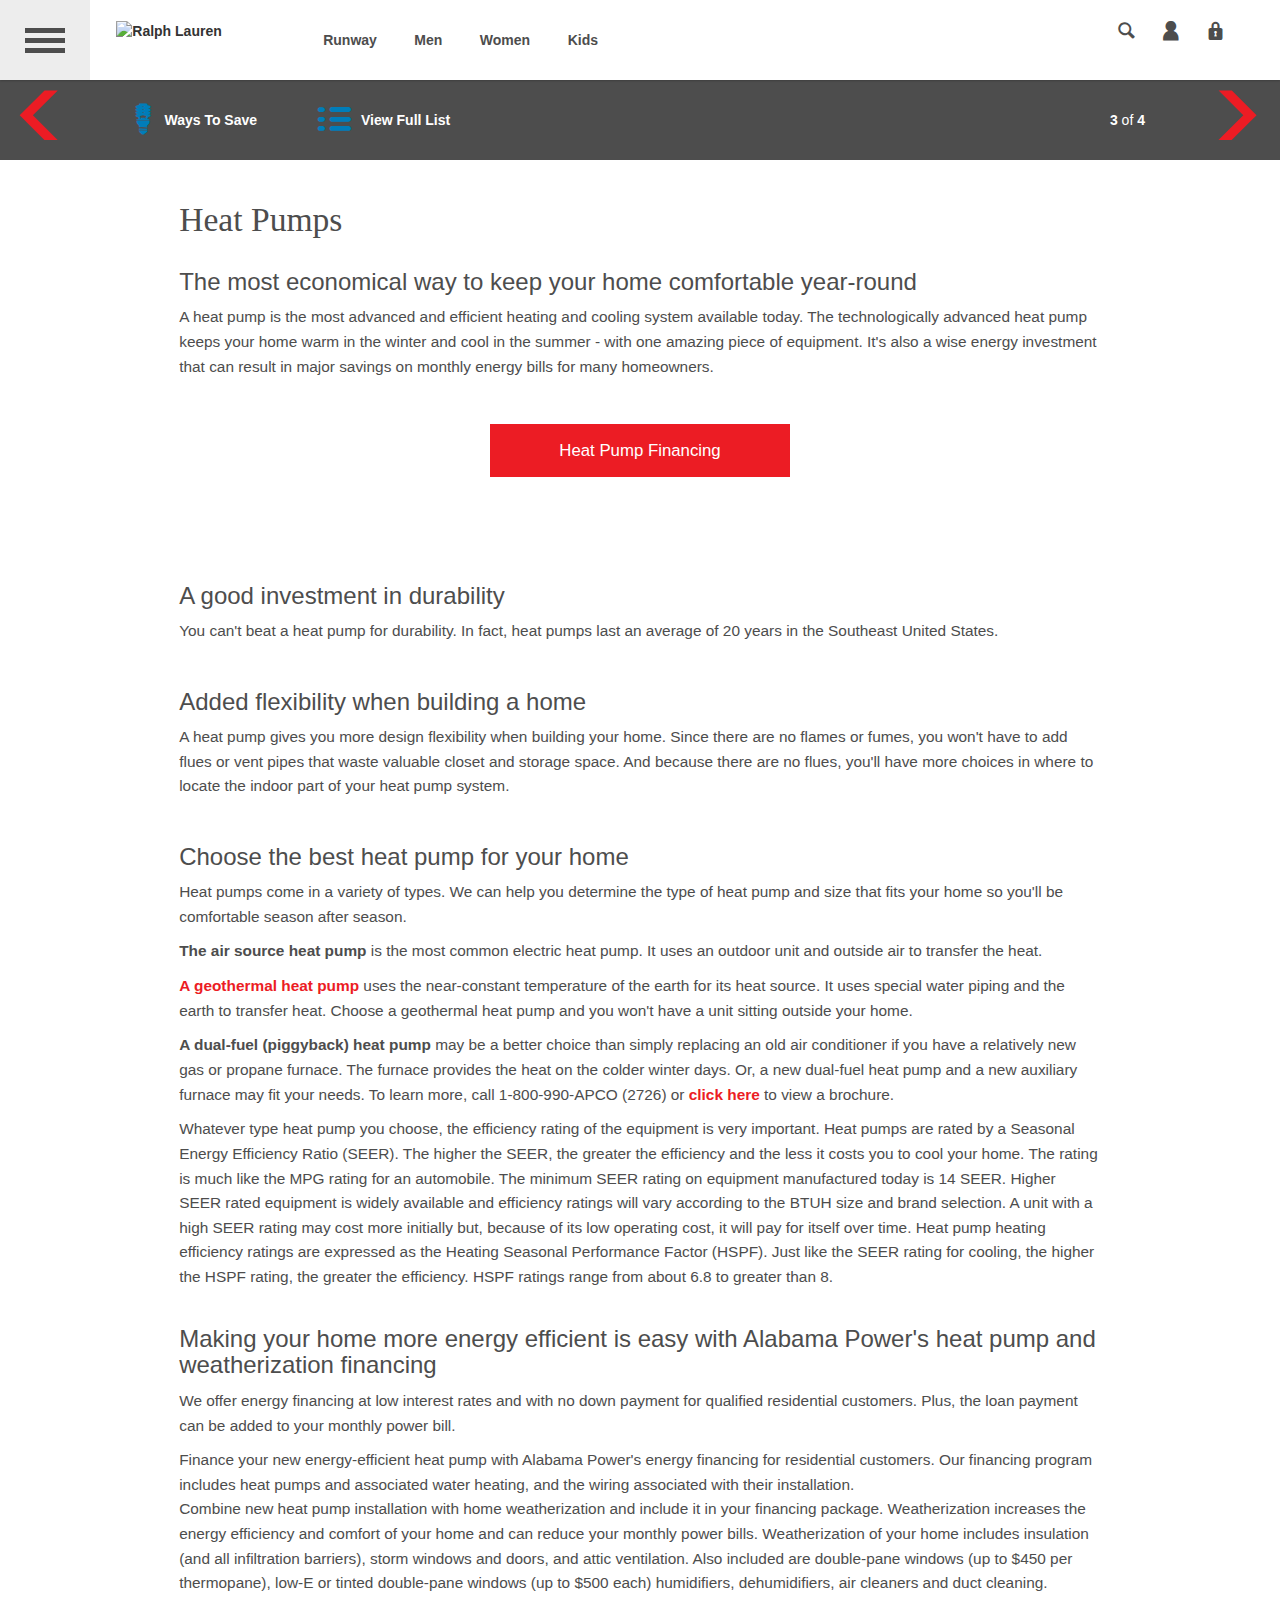
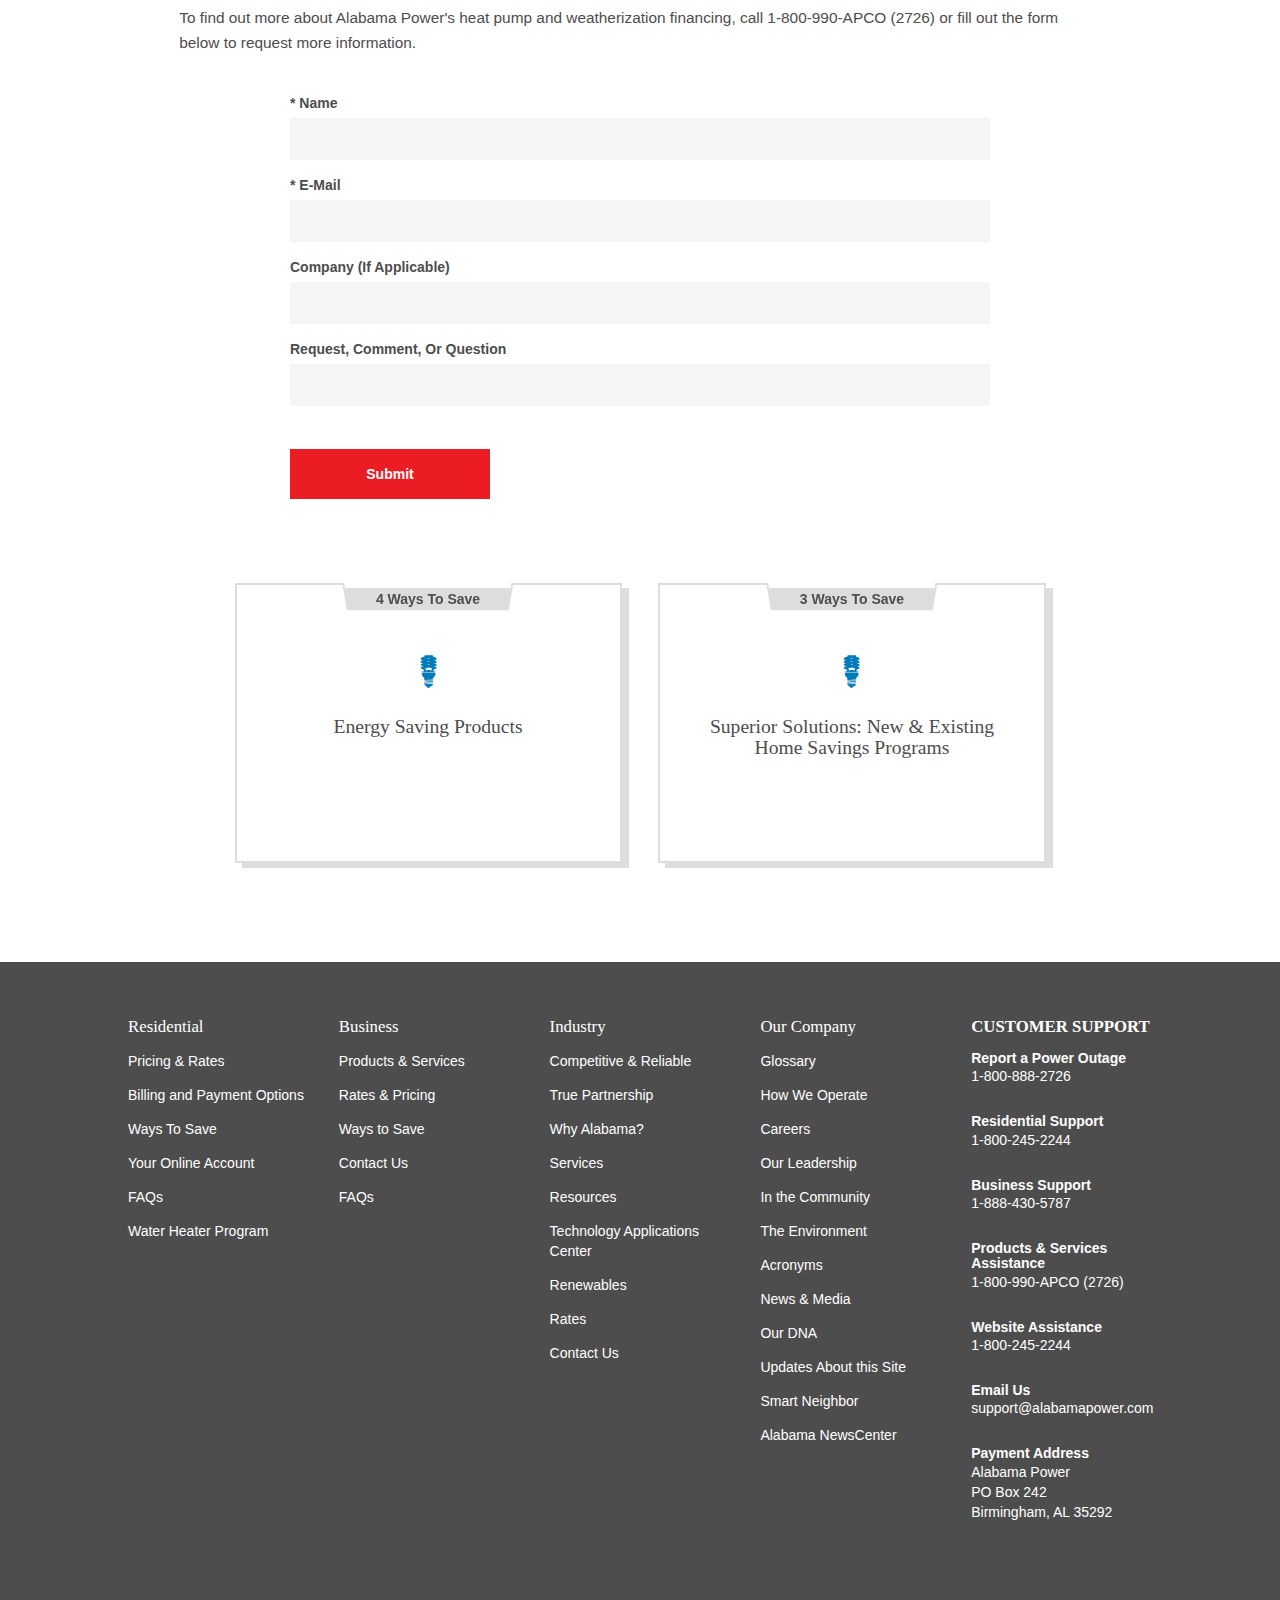
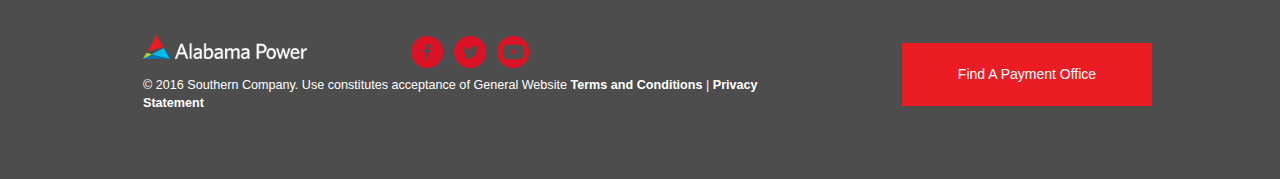
==== commit 3c1fc583: "changing logo and nav" ====
--- a/www.alabamapower.com/residential/ways-to-save/energy-saving-products/economical-heat-pumps.html
+++ b/www.alabamapower.com/residential/ways-to-save/energy-saving-products/economical-heat-pumps.html
@@ -158,7 +158,8 @@
 
 
           <!-- <img src="../../../content/apc/alabama/_jcr_content/iheader/apcheader/logoimage.img.full.high.png/1485443436511.png" alt="Alabama Power"/> -->
-          <img src="1485443436511.png" alt="Alabama Power"/>
+          <!-- <img src="1485443436511.png" alt="Alabama Power"/> -->
+          <img src="https://karenamyhill.files.wordpress.com/2014/07/polo-ralph-lauren-logo-vector-fclkrjsm.jpg?w=1200" alt="Ralph Lauren"/>
 
 
 
@@ -166,33 +167,33 @@
   </div>
   <ul class="header_nav">
     <li>
-      <a href="https://www.alabamapower.com/residential.html" target="_self">Residential </a>
+      <a href="https://www.alabamapower.com/residential.html" target="_self">Runway </a>
     </li>
 
     <li>
-      <a href="https://www.alabamapower.com/business.html" target="_self">Business</a>
+      <a href="https://www.alabamapower.com/business.html" target="_self">Men</a>
     </li>
 
     <li>
-      <a href="https://www.alabamapower.com/industry.html" target="_self">Industry</a>
+      <a href="https://www.alabamapower.com/industry.html" target="_self">Women</a>
     </li>
 
     <li>
-      <a href="https://www.alabamapower.com/our-company.html" target="_self">Our Company</a>
+      <a href="https://www.alabamapower.com/our-company.html" target="_self">Kids</a>
     </li>
   </ul>
   <div class="header_sitemeta">
     <a href="#" class="header-sitemeta-button search">
       <span class="header-center icon-search"></span>
-      <div class="header-icon_label">search</div>
+      <div class="header-icon_label"></div>
     </a>
     <a href="https://customerservice2.southerncompany.com/CustService/Overview?mnuOpco=APC" target="_self" class="header-sitemeta-button support">
       <span class="icon-customersupport"></span>
-      <span class="header-icon_label">Support</span>
+      <span class="header-icon_label"></span>
     </a>
     <a href="https://customerservice2.southerncompany.com/Login?mnuOpco=APC" target="_self" class="header-sitemeta-button login">
       <span class="icon-securelogin"></span>
-      <div class="header-icon_label">login</div>
+      <div class="header-icon_label"></div>
     </a>
   </div>
 </header>
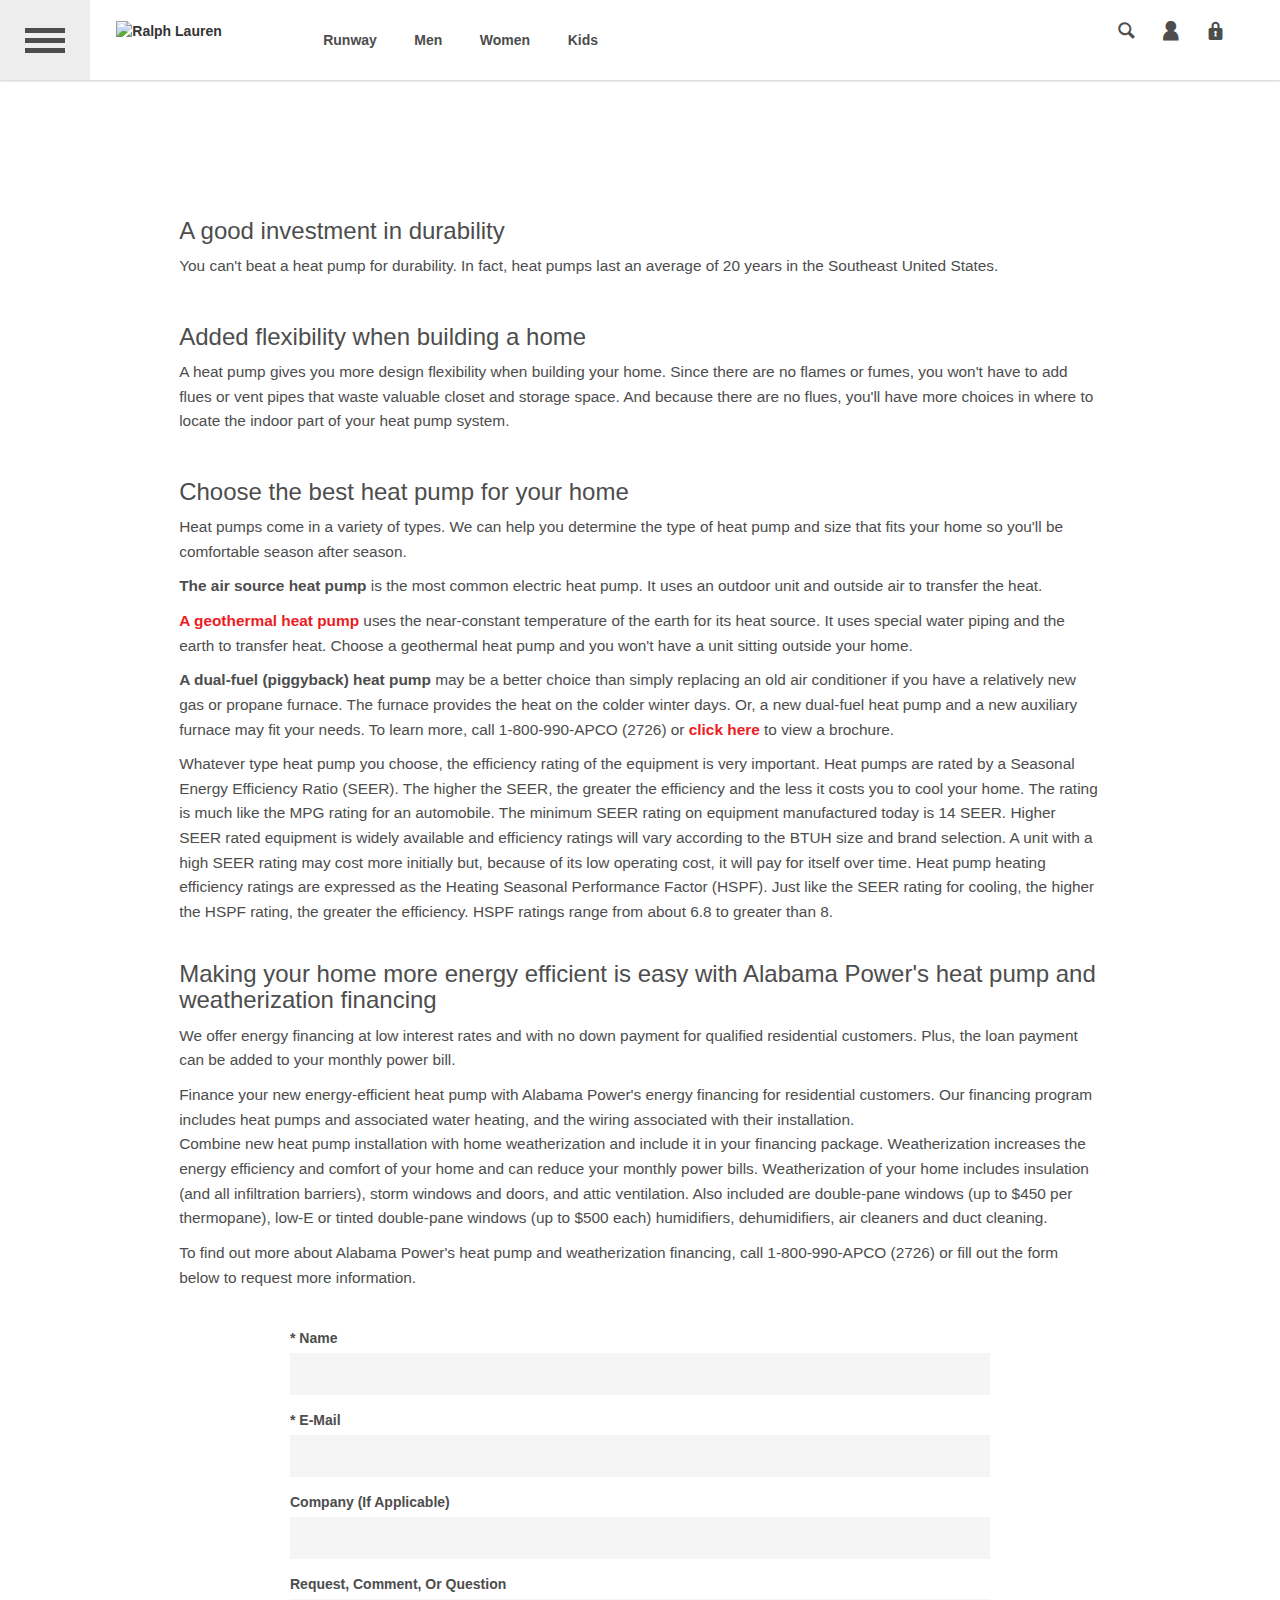
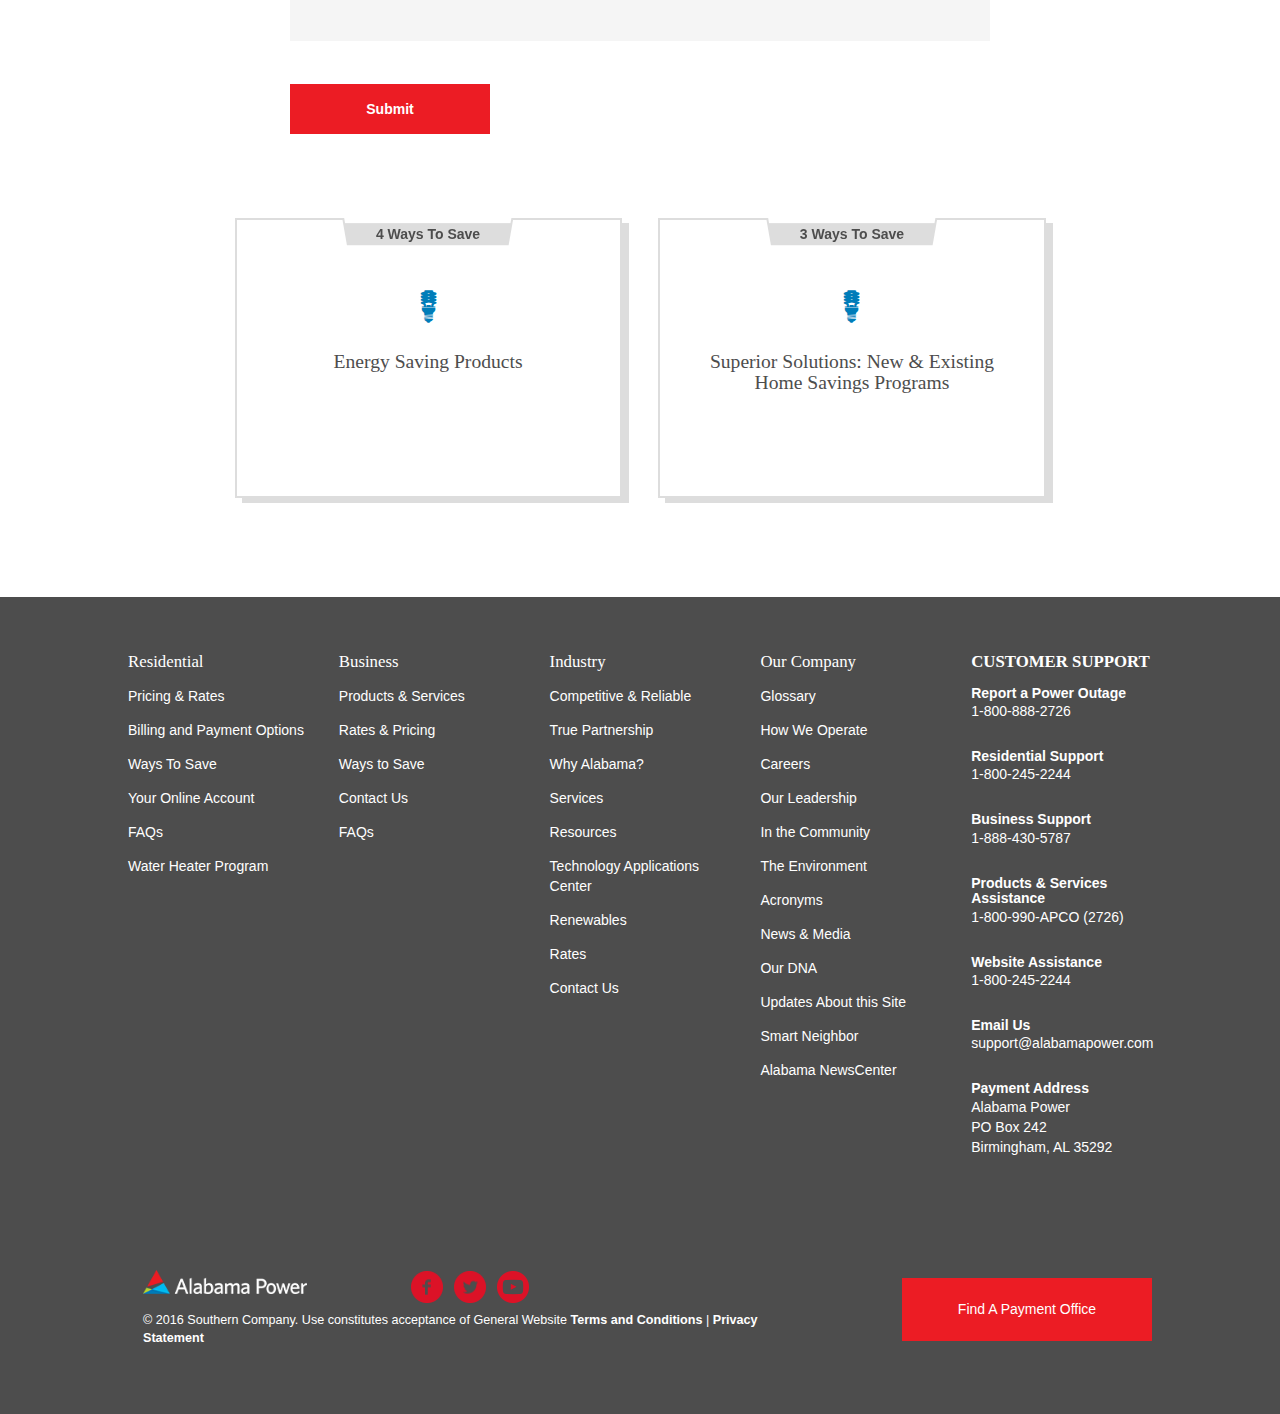
==== commit 3127cce8: "commenting out sections" ====
--- a/www.alabamapower.com/residential/ways-to-save/energy-saving-products/economical-heat-pumps.html
+++ b/www.alabamapower.com/residential/ways-to-save/energy-saving-products/economical-heat-pumps.html
@@ -347,7 +347,7 @@
 
 
 
-        <div class="article_list_nav--container">
+        <!-- <div class="article_list_nav--container">
             <div class="sticky-nav article_list_nav article_list_nav__article affix-top">
                 <div class="article_list_nav--inner_container">
                     <div class="article_list_nav--left_items">
@@ -383,7 +383,7 @@
                     </div>
 
             </div>
-        </div>
+        </div> -->
 
 
 
@@ -394,7 +394,7 @@
 
     <div class="article">
         <div class="parsys content"><div class="textcomp section">
-<h1>Heat Pumps</h1>
+<!-- <h1>Heat Pumps</h1>
 
 <br />
 
@@ -402,26 +402,26 @@
 
 <p>A heat pump is the most advanced and efficient heating and cooling system available today. The technologically advanced heat pump keeps your home warm in the winter and cool in the summer - with one amazing piece of equipment. It's also a wise energy investment that can result in major savings on monthly energy bills for many homeowners.</p>
 
-<p> </p>
-
-
-</div>
-<div class="buttonscomp section">
-
-<div id="bha-f5481f2a-9df3-4ddf-a7dd-891d3478c3e1-content-buttons">
-
-    <div class="buttonlist buttonlist_button">
-
-        <ul class="buttonlist__list list-unstyled">
-            <li>
+<p> </p> -->
+
+
+</div>
+<!-- <div class="buttonscomp section"> -->
+
+<!-- <div id="bha-f5481f2a-9df3-4ddf-a7dd-891d3478c3e1-content-buttons"> -->
+
+    <!-- <div class="buttonlist buttonlist_button"> -->
+
+        <!-- <ul class="buttonlist__list list-unstyled"> -->
+            <!-- <li> -->
                 <!-- <a href="https://apcfinancing.alabamapower.com/Customer/FinancingApplication.aspx" target="_blank" class="buttonlist__link ">Heat Pump Financing</a> -->
-                <a href="javascript:showForm()" target="_blank" class="buttonlist__link ">Heat Pump Financing</a>
-            </li>
-        </ul>
-    </div>
-
-</div>
-</div>
+                <!-- <a href="javascript:showForm()" target="_blank" class="buttonlist__link ">Heat Pump Financing</a> -->
+            <!-- </li> -->
+        <!-- </ul> -->
+    <!-- </div> -->
+
+<!-- </div> -->
+<!-- </div> -->
 
 <div id="appianContainer">
   <!-- <appian-action processModelUuid="0002df17-2239-8000-f92f-7f0000014e7a"></appian-action> -->
